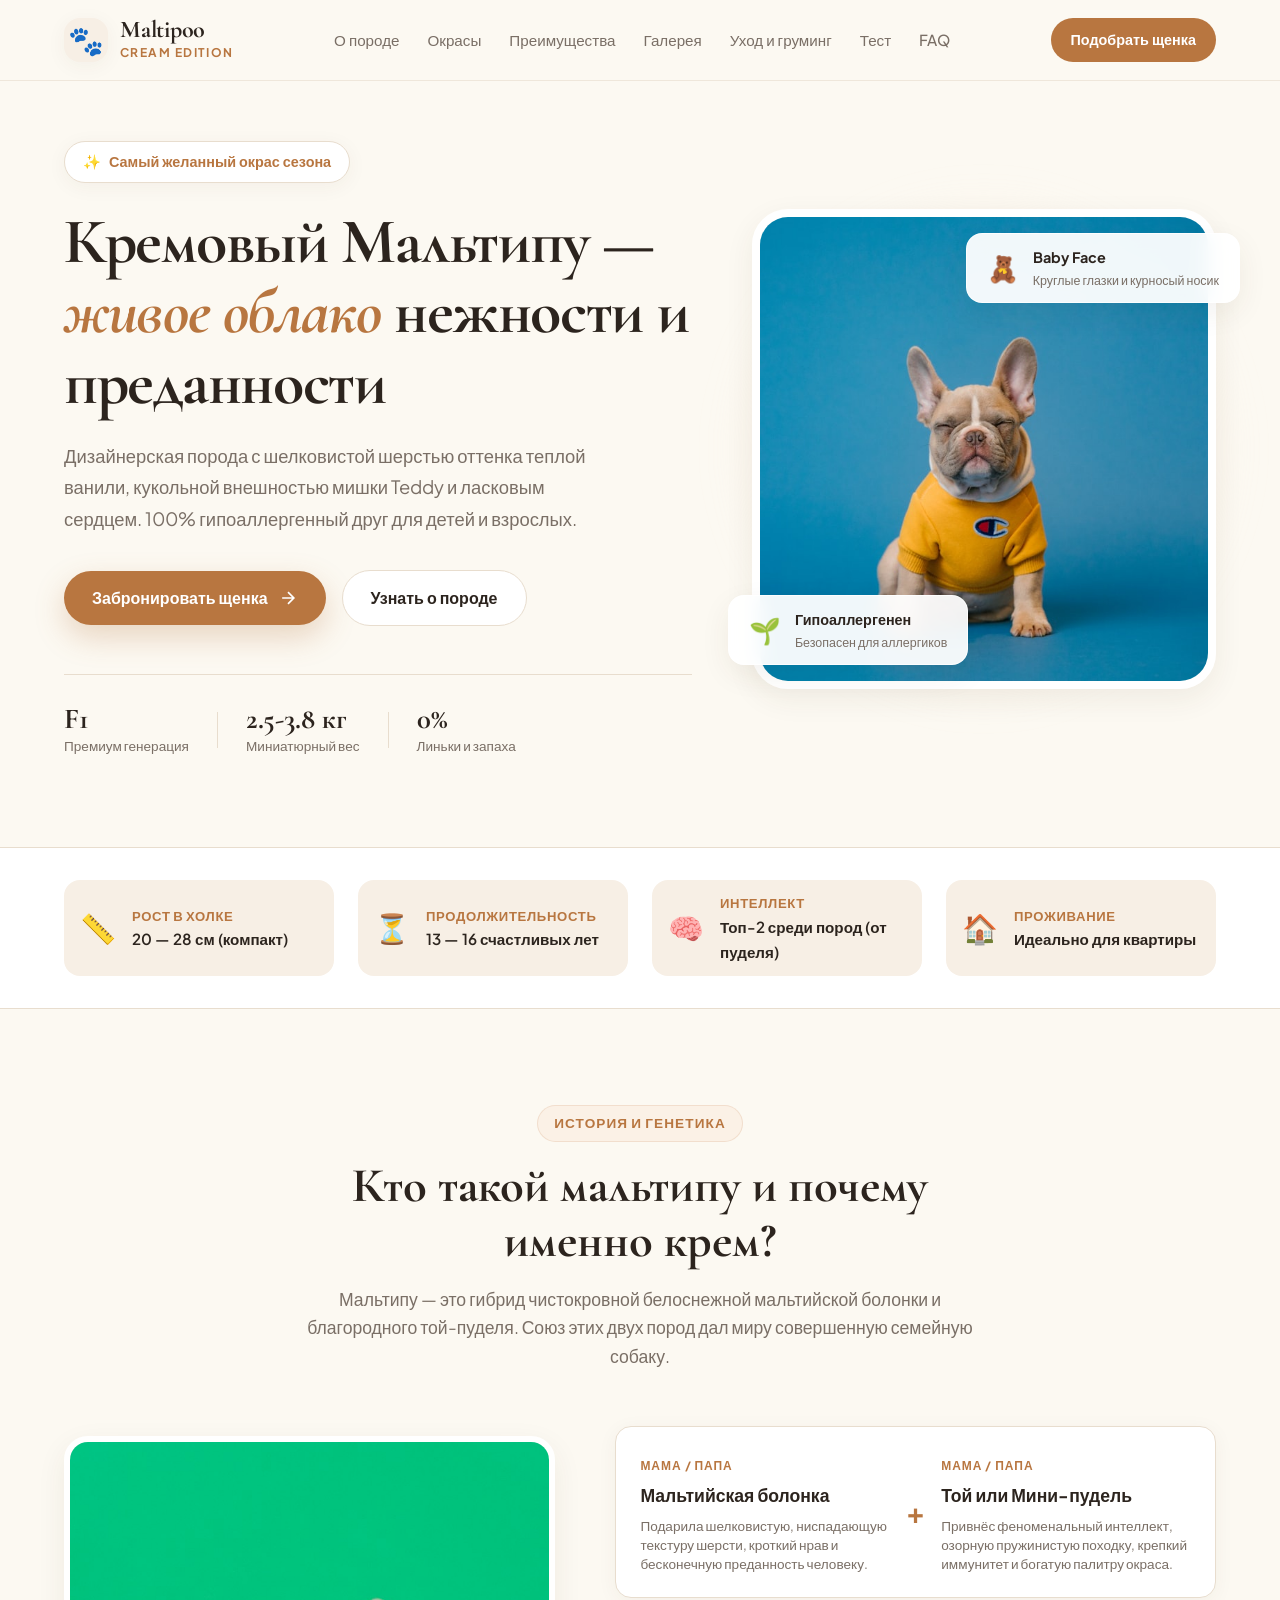
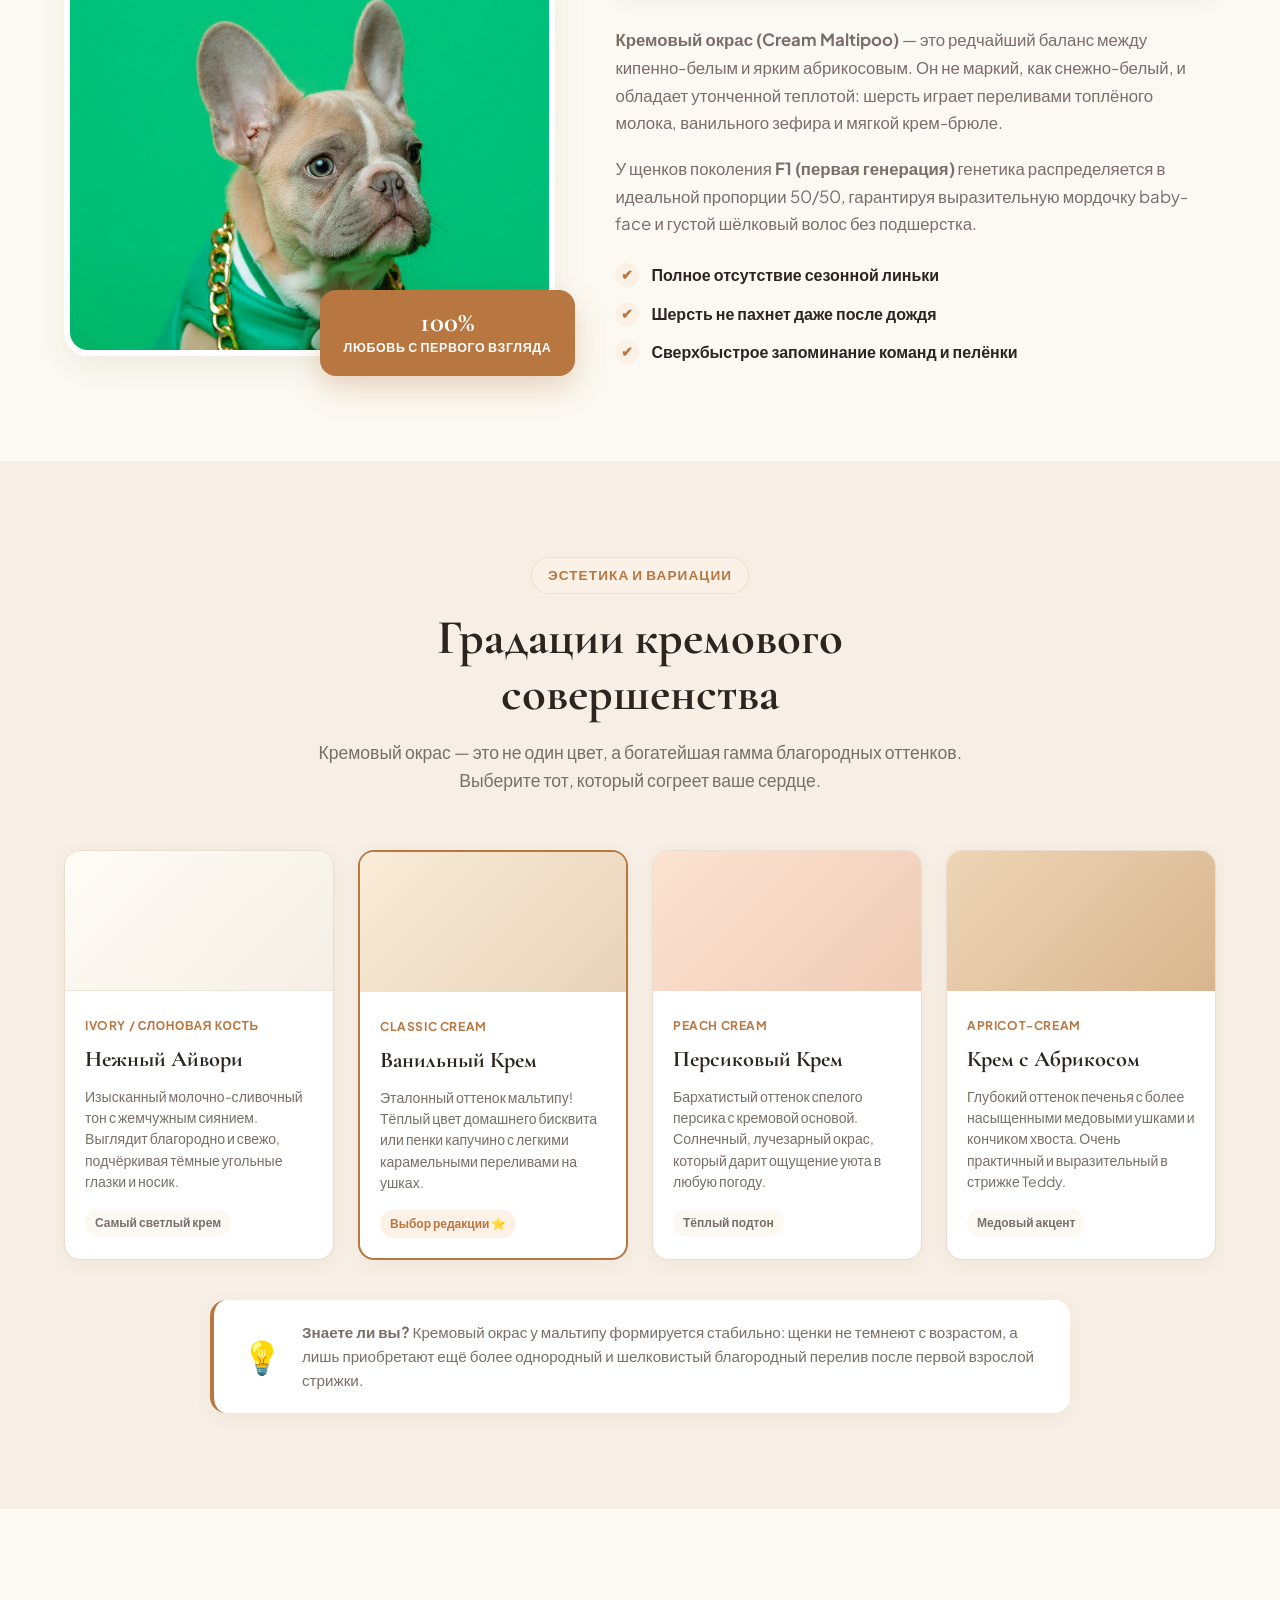
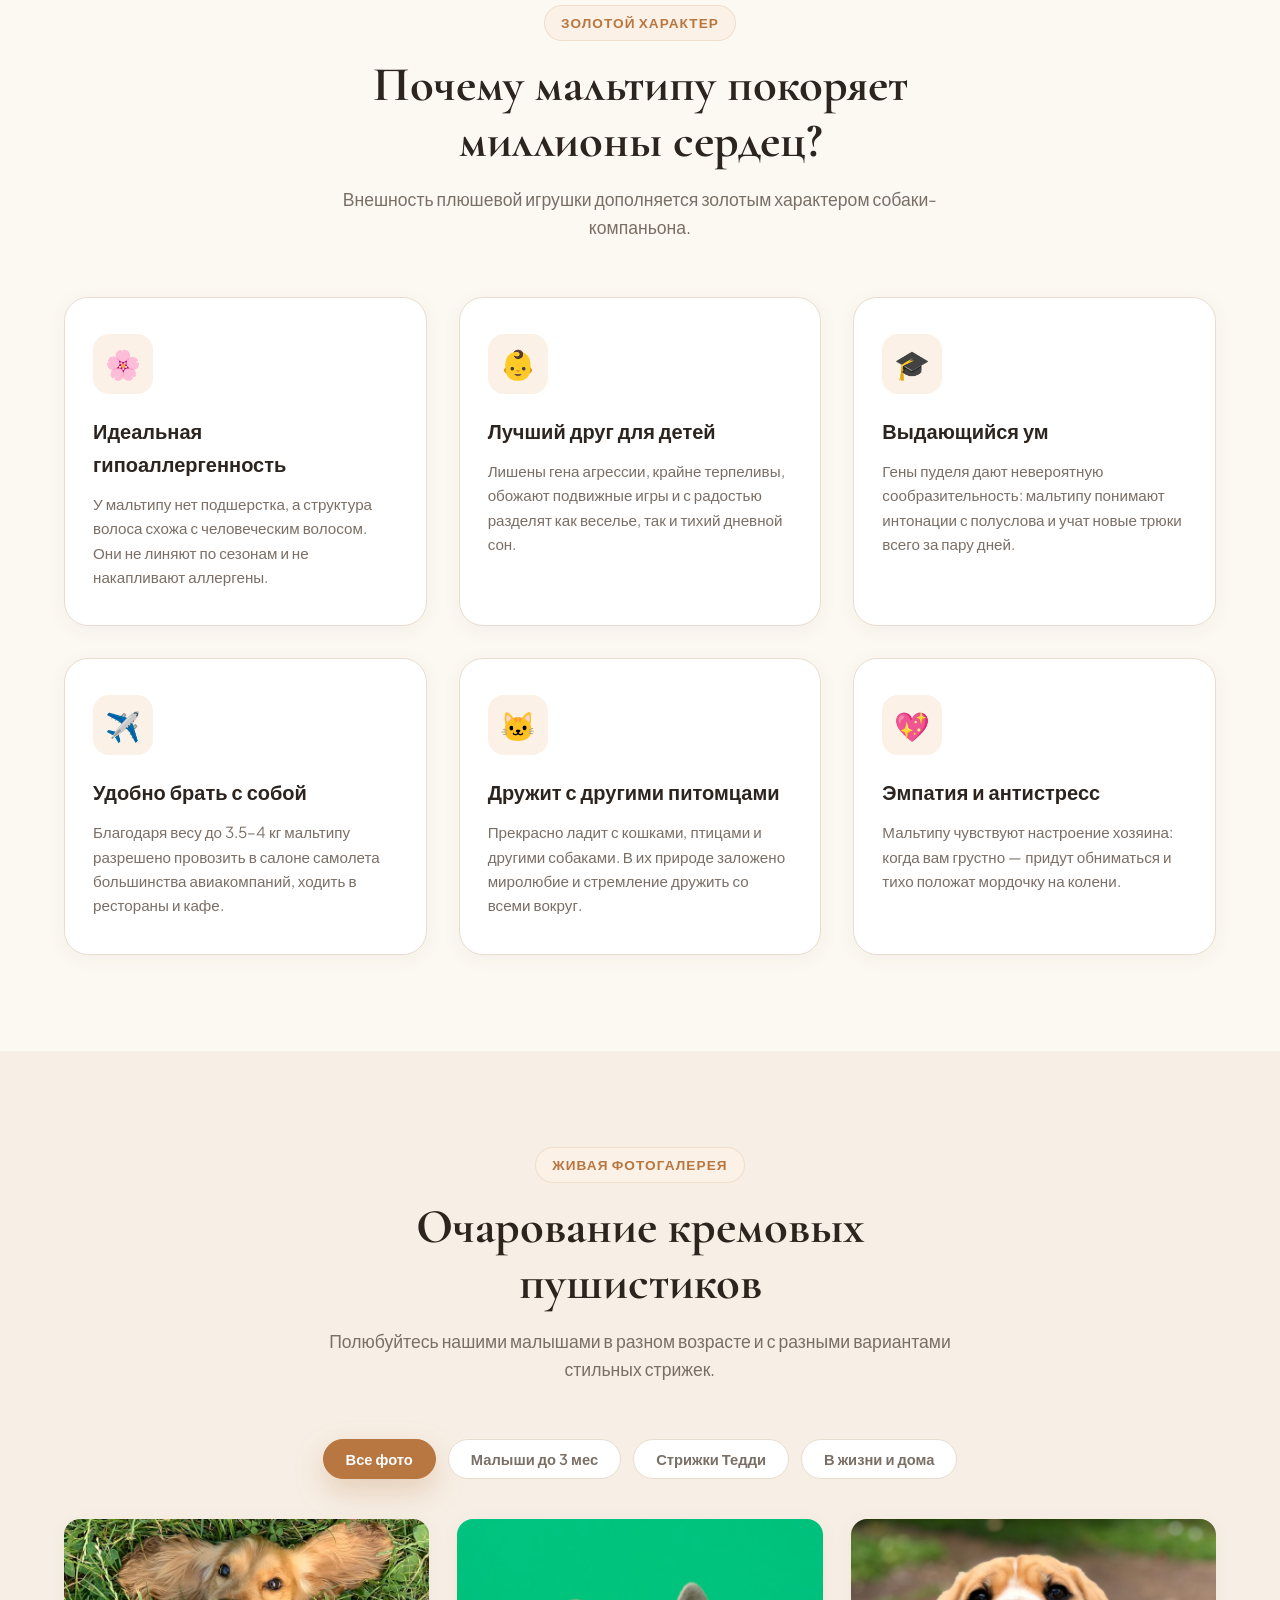
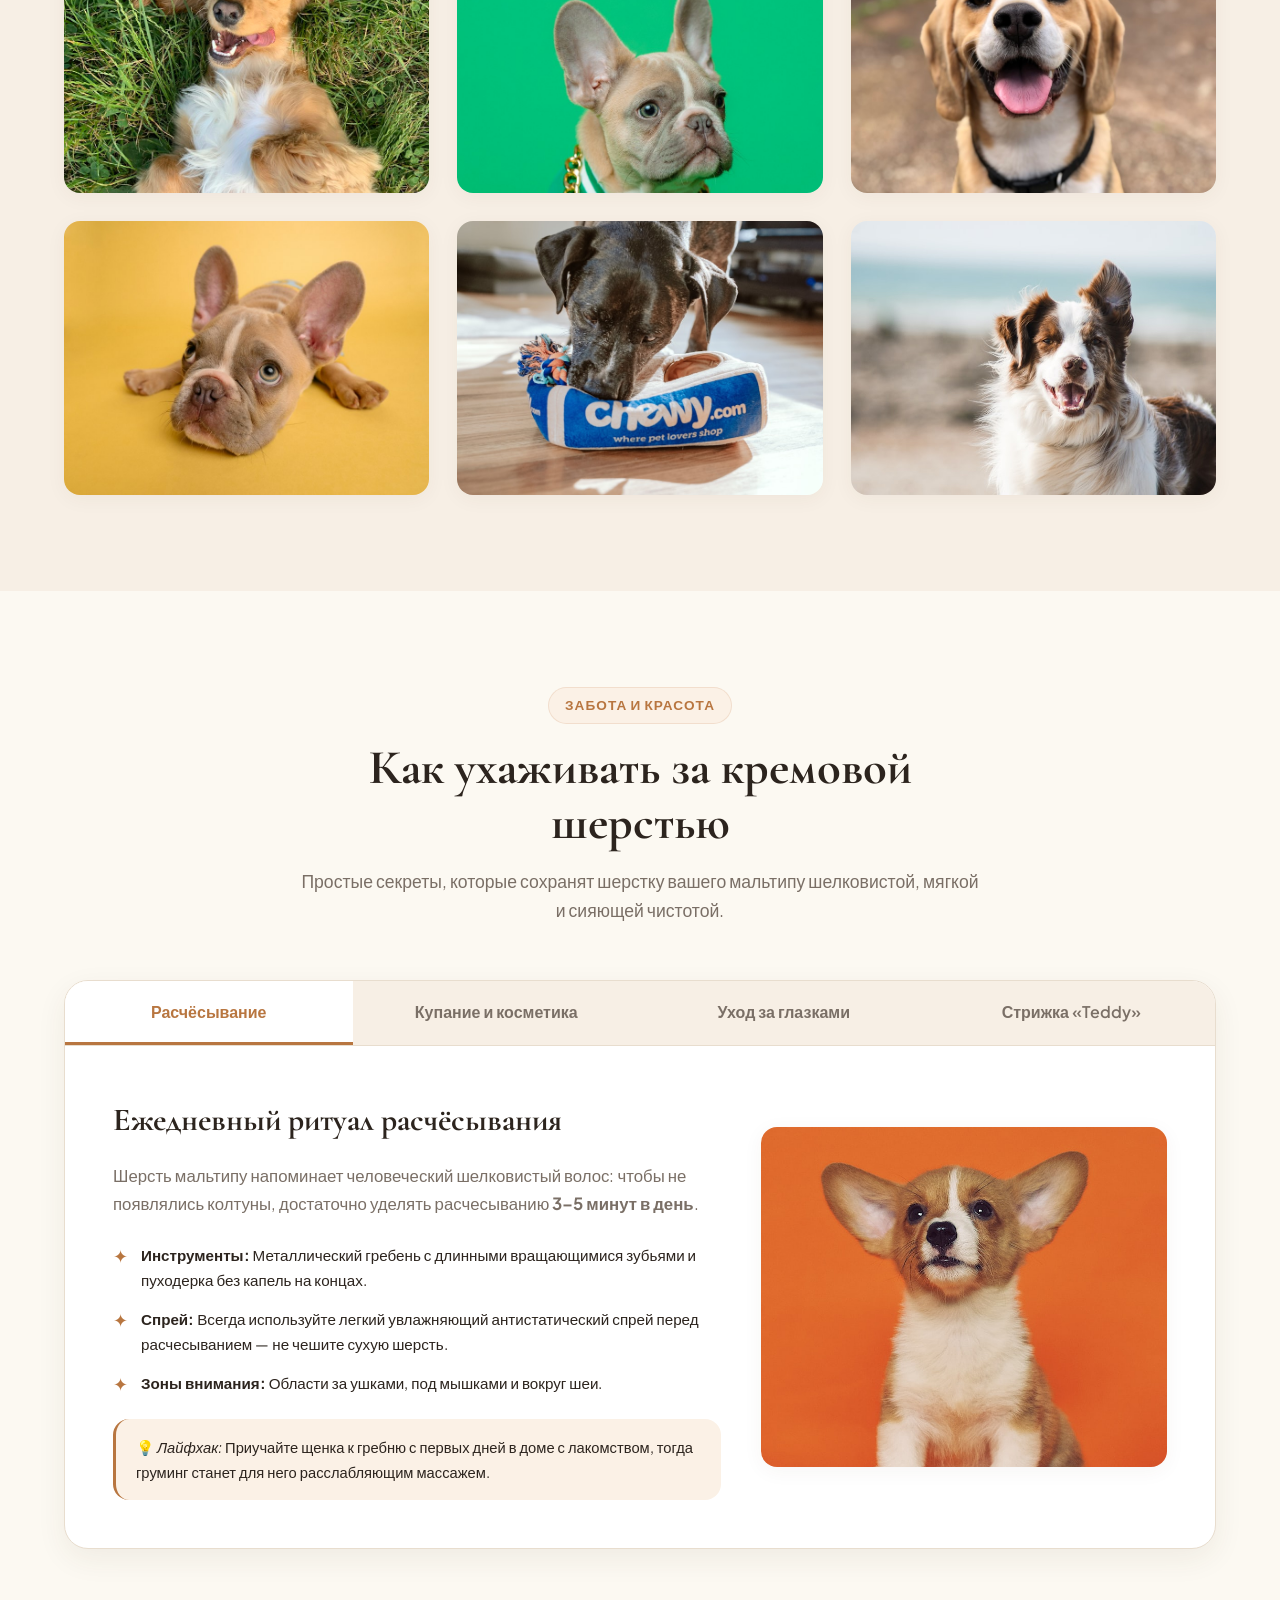
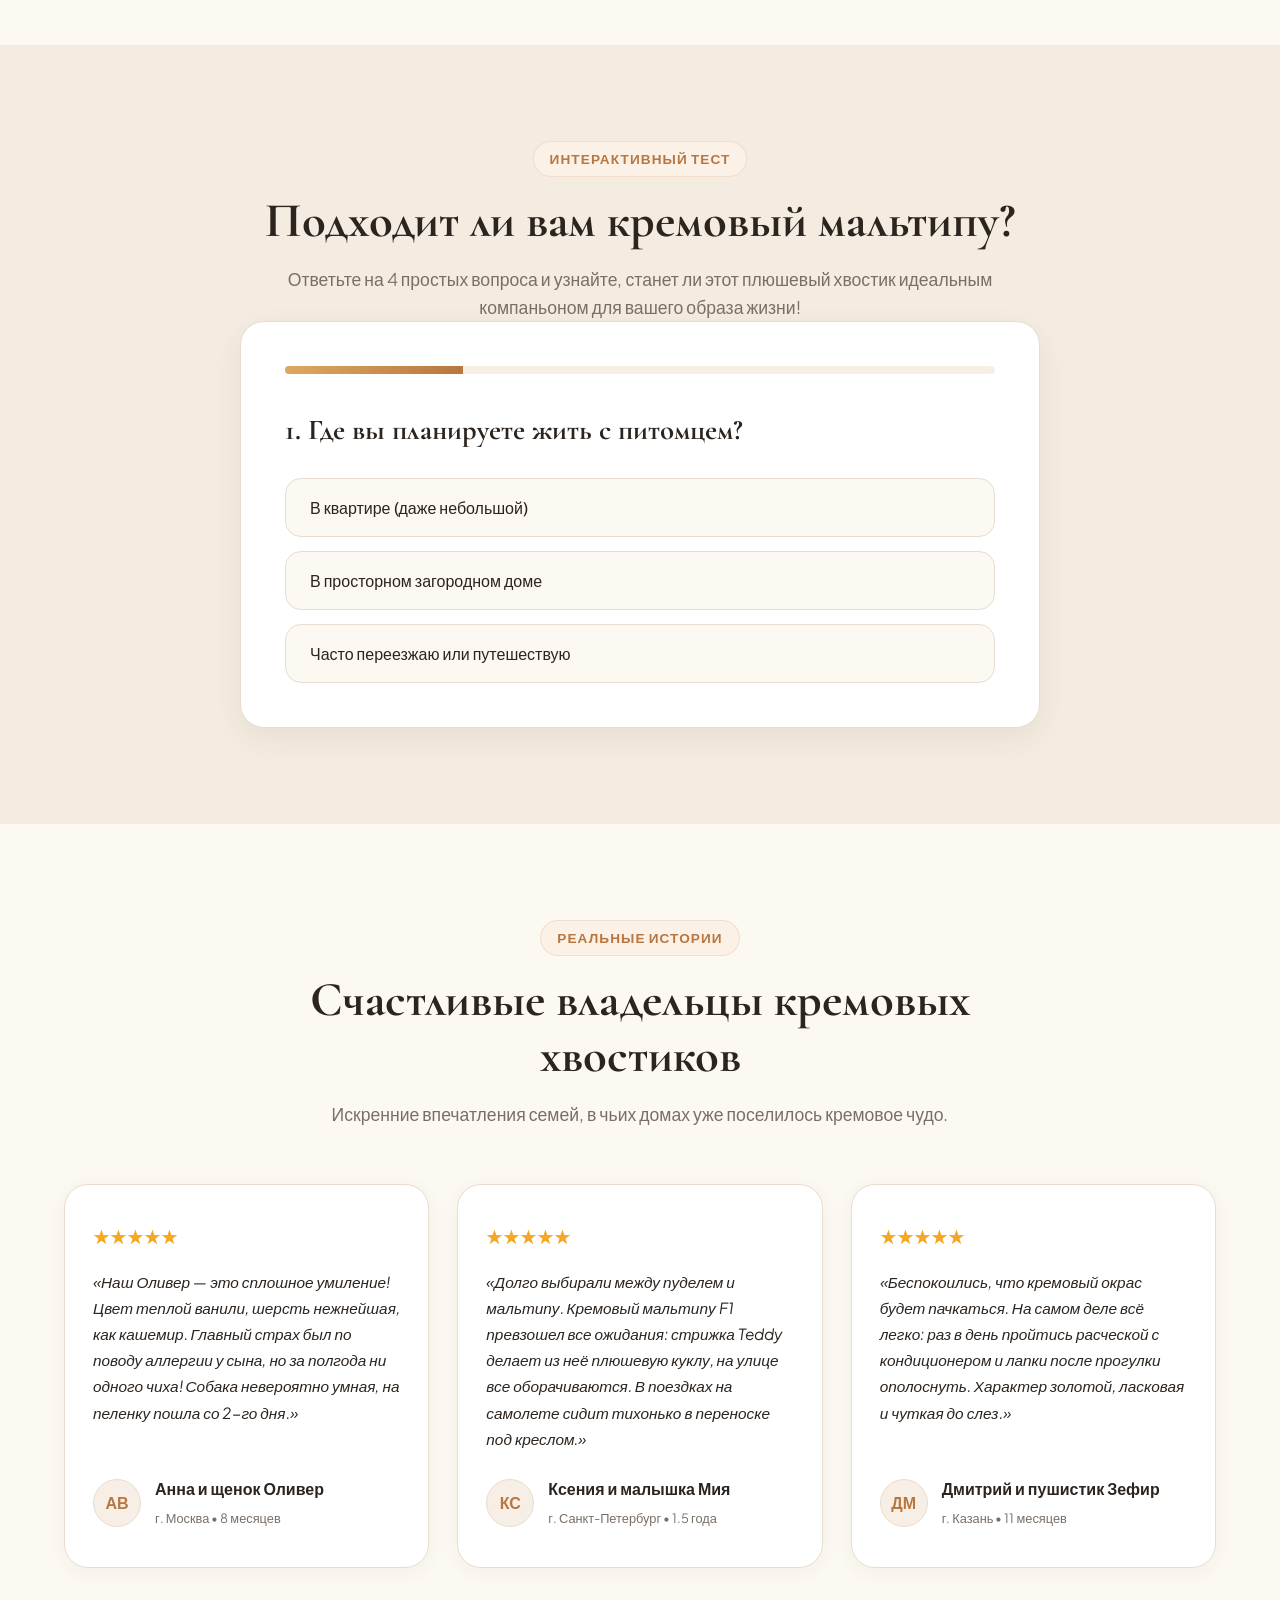
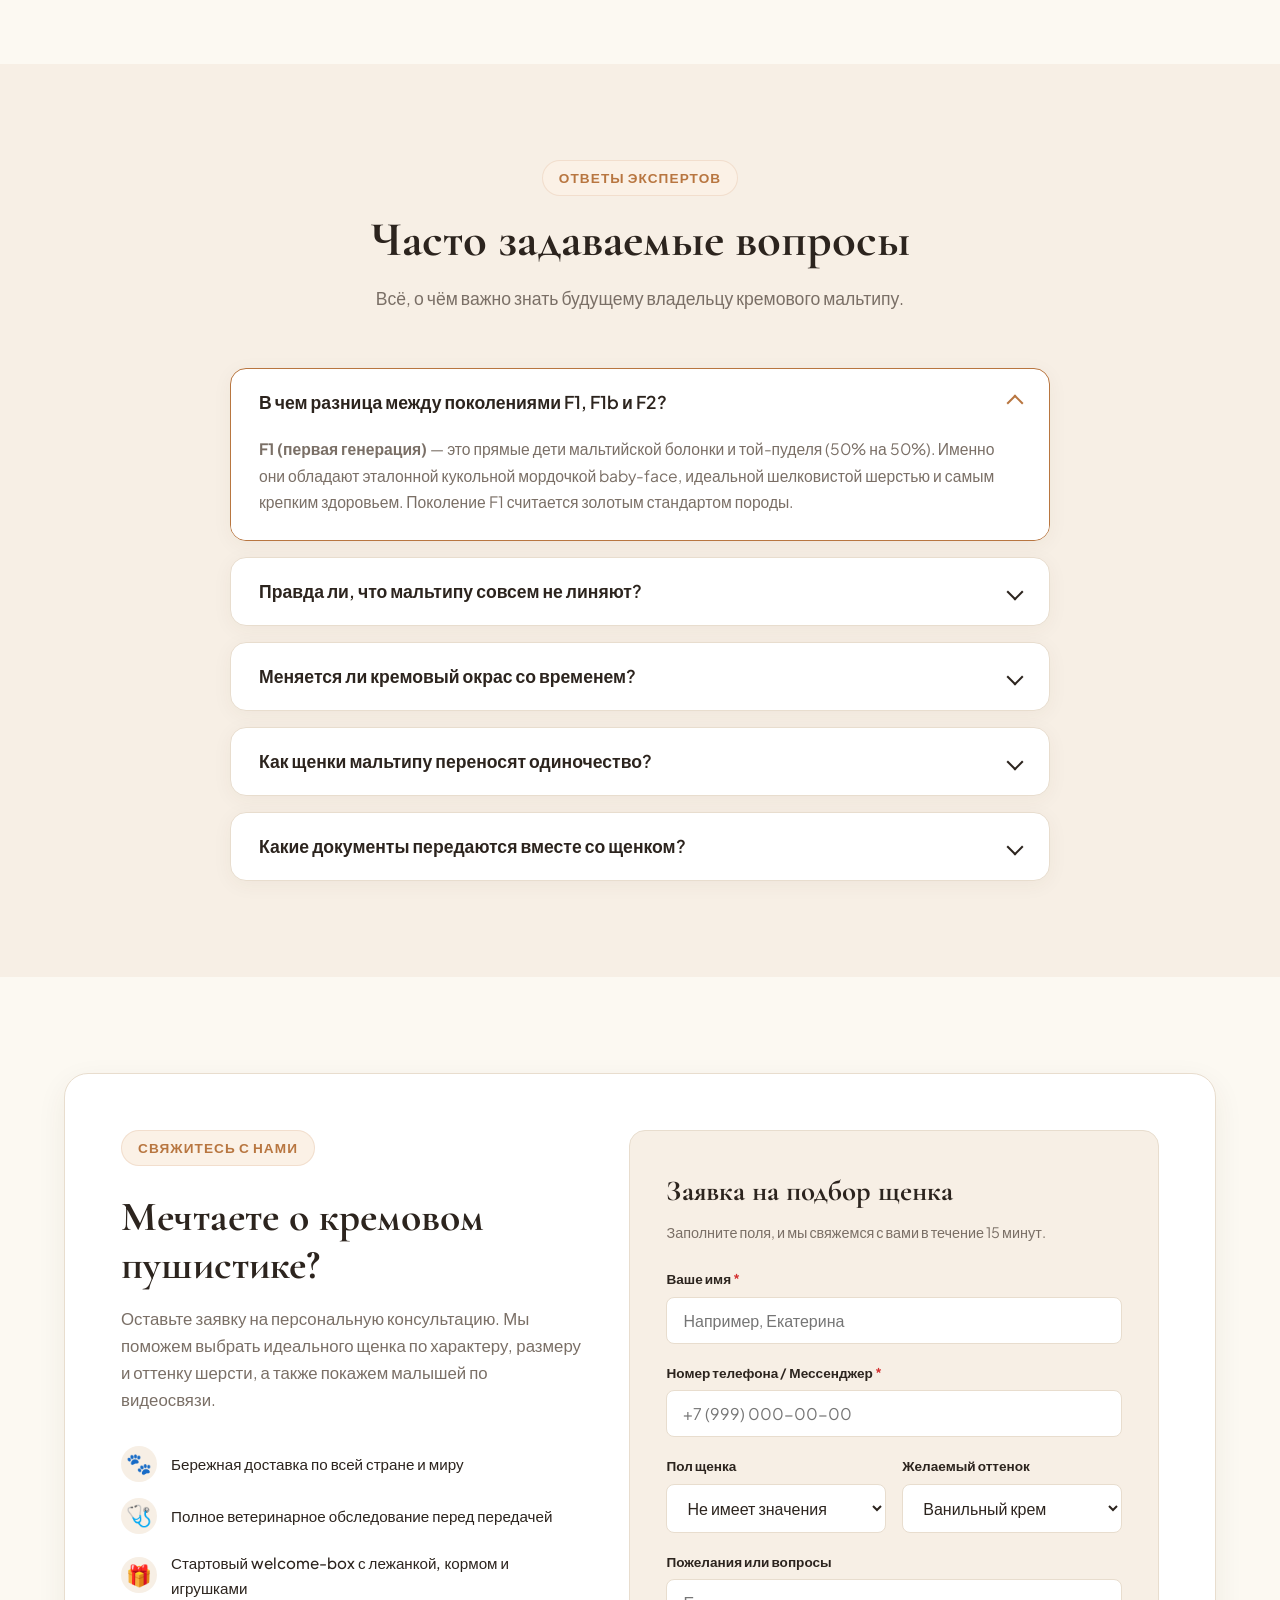
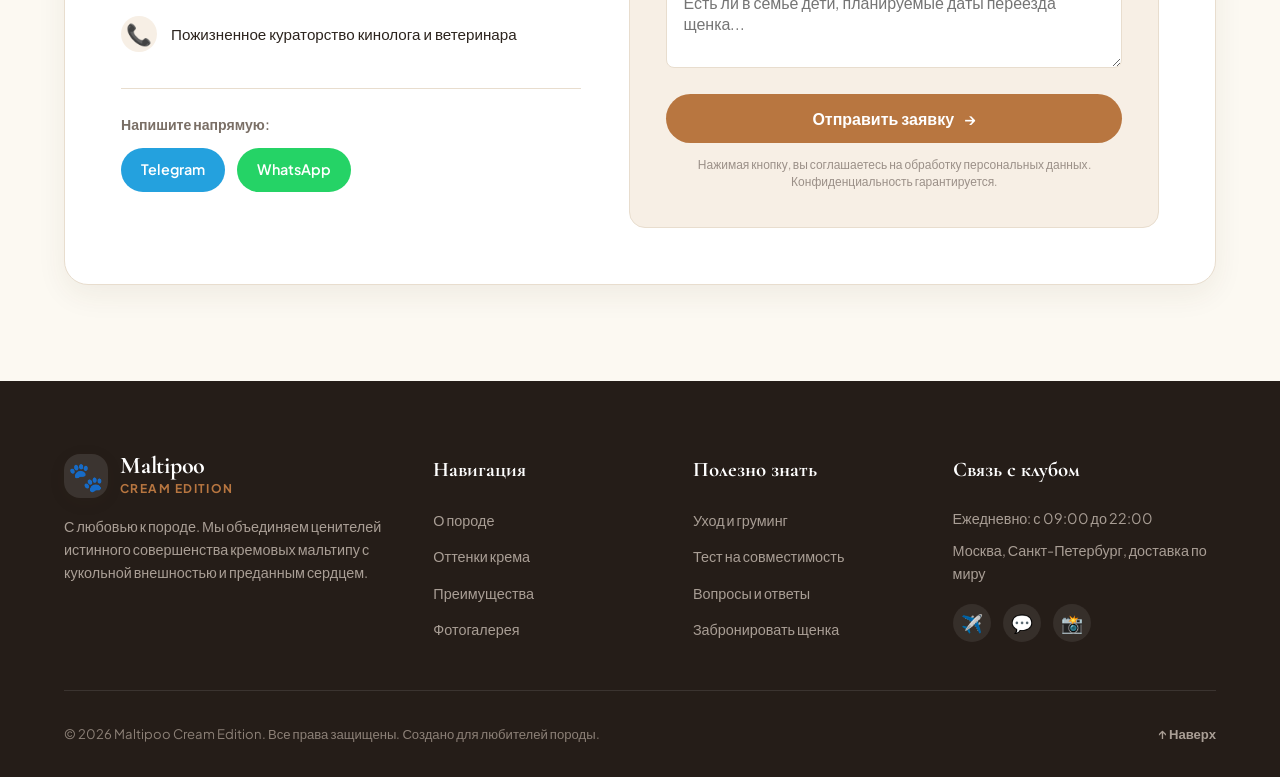
==== index.html @ 051d9336 "Create Cream Maltipoo HTML/CSS/JS landing page project" ====
<!DOCTYPE html>
<html lang="ru">
<head>
  <meta charset="UTF-8">
  <meta name="viewport" content="width=device-width, initial-scale=1.0">
  <title>Кремовый Мальтипу — Идеальный плюшевый компаньон | Maltipoo Cream</title>
  <meta name="description" content="Всё о кремовом мальтипу: особенности редкого окраса, характер, гипоаллергенность, уход за шелковистой шерстью, стрижка Teddy Bear и выбор щенка.">
  <meta name="keywords" content="мальтипу кремовый, maltipoo cream, щенки мальтипу, уход за мальтипу, гипоаллергенные собаки, стрижка тедди">

  <!-- Google Fonts: Cormorant Garamond & Plus Jakarta Sans -->
  <link rel="preconnect" href="https://fonts.googleapis.com">
  <link rel="preconnect" href="https://fonts.gstatic.com" crossorigin>
  <link href="https://fonts.googleapis.com/css2?family=Cormorant+Garamond:ital,wght@0,500;0,600;0,700;1,400&family=Plus+Jakarta+Sans:wght@400;500;600;700;800&display=swap" rel="stylesheet">

  <link rel="stylesheet" href="style.css">
</head>
<body>

  <!-- Всплывающее уведомление (Toast) -->
  <div id="toast" class="toast" role="alert" aria-live="polite"></div>

  <!-- Навигационная панель -->
  <header class="site-header" id="header">
    <div class="container header-container">
      <a href="#hero" class="logo">
        <span class="logo-icon">🐾</span>
        <div class="logo-text">
          <span class="brand-title">Maltipoo</span>
          <span class="brand-subtitle">Cream Edition</span>
        </div>
      </a>

      <nav class="main-nav" id="mainNav">
        <ul class="nav-list">
          <li><a href="#about" class="nav-link">О породе</a></li>
          <li><a href="#colors" class="nav-link">Окрасы</a></li>
          <li><a href="#features" class="nav-link">Преимущества</a></li>
          <li><a href="#gallery" class="nav-link">Галерея</a></li>
          <li><a href="#care" class="nav-link">Уход и груминг</a></li>
          <li><a href="#quiz" class="nav-link">Тест</a></li>
          <li><a href="#faq" class="nav-link">FAQ</a></li>
        </ul>
      </nav>

      <div class="header-actions">
        <a href="#contact" class="btn btn-primary btn-sm">Подобрать щенка</a>
        <button class="burger-btn" id="burgerBtn" aria-label="Открыть меню" aria-expanded="false">
          <span class="burger-line"></span>
          <span class="burger-line"></span>
          <span class="burger-line"></span>
        </button>
      </div>
    </div>
  </header>

  <main>
    <!-- Главный баннер (Hero Section) -->
    <section class="hero-section" id="hero">
      <div class="container hero-container">
        <div class="hero-content">
          <div class="hero-badge">
            <span class="sparkle">✨</span> Самый желанный окрас сезона
          </div>
          <h1 class="hero-title">
            Кремовый Мальтипу — <br>
            <span class="highlight-text">живое облако</span> нежности и преданности
          </h1>
          <p class="hero-description">
            Дизайнерская порода с шелковистой шерстью оттенка теплой ванили, 
            кукольной внешностью мишки Teddy и ласковым сердцем. 100% гипоаллергенный 
            друг для детей и взрослых.
          </p>

          <div class="hero-cta-group">
            <a href="#contact" class="btn btn-primary btn-glow">
              <span>Забронировать щенка</span>
              <svg width="20" height="20" viewBox="0 0 24 24" fill="none" stroke="currentColor" stroke-width="2"><path d="M5 12h14M12 5l7 7-7 7"/></svg>
            </a>
            <a href="#about" class="btn btn-secondary">
              Узнать о породе
            </a>
          </div>

          <div class="hero-stats">
            <div class="stat-item">
              <span class="stat-value">F1</span>
              <span class="stat-label">Премиум генерация</span>
            </div>
            <div class="stat-divider"></div>
            <div class="stat-item">
              <span class="stat-value">2.5-3.8 кг</span>
              <span class="stat-label">Миниатюрный вес</span>
            </div>
            <div class="stat-divider"></div>
            <div class="stat-item">
              <span class="stat-value">0%</span>
              <span class="stat-label">Линьки и запаха</span>
            </div>
          </div>
        </div>

        <div class="hero-visual">
          <div class="hero-image-wrapper">
            <div class="hero-blob-bg"></div>
            <img src="images/puppy-hero.jpg" alt="Очаровательный кремовый щенок мальтипу" class="hero-img">
            
            <!-- Интерактивные плавающие бейджи -->
            <div class="floating-card float-top-right">
              <span class="float-emoji">🧸</span>
              <div>
                <strong>Baby Face</strong>
                <p>Круглые глазки и курносый носик</p>
              </div>
            </div>

            <div class="floating-card float-bottom-left">
              <span class="float-emoji">🌱</span>
              <div>
                <strong>Гипоаллергенен</strong>
                <p>Безопасен для аллергиков</p>
              </div>
            </div>
          </div>
        </div>
      </div>
    </section>

    <!-- Быстрые параметры породы -->
    <section class="quick-facts-bar">
      <div class="container">
        <div class="facts-grid">
          <div class="fact-card">
            <div class="fact-icon">📏</div>
            <div>
              <div class="fact-title">Рост в холке</div>
              <div class="fact-detail">20 — 28 см (компакт)</div>
            </div>
          </div>
          <div class="fact-card">
            <div class="fact-icon">⏳</div>
            <div>
              <div class="fact-title">Продолжительность</div>
              <div class="fact-detail">13 — 16 счастливых лет</div>
            </div>
          </div>
          <div class="fact-card">
            <div class="fact-icon">🧠</div>
            <div>
              <div class="fact-title">Интеллект</div>
              <div class="fact-detail">Топ-2 среди пород (от пуделя)</div>
            </div>
          </div>
          <div class="fact-card">
            <div class="fact-icon">🏠</div>
            <div>
              <div class="fact-title">Проживание</div>
              <div class="fact-detail">Идеально для квартиры</div>
            </div>
          </div>
        </div>
      </div>
    </section>

    <!-- О породе и происхождении -->
    <section class="section about-section" id="about">
      <div class="container">
        <div class="section-head text-center">
          <span class="section-tag">История и генетика</span>
          <h2 class="section-title">Кто такой мальтипу и почему именно крем?</h2>
          <p class="section-subtitle">
            Мальтипу — это гибрид чистокровной белоснежной мальтийской болонки и благородного той-пуделя. 
            Союз этих двух пород дал миру совершенную семейную собаку.
          </p>
        </div>

        <div class="about-grid">
          <div class="about-image-col">
            <div class="image-stack">
              <img src="images/puppy-teddy.jpg" alt="Мальтипу кремового окраса со стрижкой тедди" class="stack-main-img">
              <div class="stack-badge">
                <span class="badge-num">100%</span>
                <span class="badge-text">Любовь с первого взгляда</span>
              </div>
            </div>
          </div>

          <div class="about-text-col">
            <div class="parents-box">
              <div class="parent-card">
                <span class="parent-role">Мама / Папа</span>
                <h4>Мальтийская болонка</h4>
                <p>Подарила шелковистую, ниспадающую текстуру шерсти, кроткий нрав и бесконечную преданность человеку.</p>
              </div>
              <div class="parent-plus">+</div>
              <div class="parent-card">
                <span class="parent-role">Мама / Папа</span>
                <h4>Той или Мини-пудель</h4>
                <p>Привнёс феноменальный интеллект, озорную пружинистую походку, крепкий иммунитет и богатую палитру окраса.</p>
              </div>
            </div>

            <div class="about-paragraphs">
              <p>
                <strong>Кремовый окрас (Cream Maltipoo)</strong> — это редчайший баланс между кипенно-белым и ярким абрикосовым. 
                Он не маркий, как снежно-белый, и обладает утонченной теплотой: шерсть играет переливами 
                топлёного молока, ванильного зефира и мягкой крем-брюле.
              </p>
              <p>
                У щенков поколения <strong>F1 (первая генерация)</strong> генетика распределяется в идеальной пропорции 50/50, 
                гарантируя выразительную мордочку baby-face и густой шёлковый волос без подшерстка.
              </p>
            </div>

            <div class="feature-bullets">
              <div class="bullet-item">
                <span class="bullet-icon">✔</span>
                <span>Полное отсутствие сезонной линьки</span>
              </div>
              <div class="bullet-item">
                <span class="bullet-icon">✔</span>
                <span>Шерсть не пахнет даже после дождя</span>
              </div>
              <div class="bullet-item">
                <span class="bullet-icon">✔</span>
                <span>Сверхбыстрое запоминание команд и пелёнки</span>
              </div>
            </div>
          </div>
        </div>
      </div>
    </section>

    <!-- Палитра кремовых оттенков -->
    <section class="section colors-section" id="colors">
      <div class="container">
        <div class="section-head text-center">
          <span class="section-tag">Эстетика и вариации</span>
          <h2 class="section-title">Градации кремового совершенства</h2>
          <p class="section-subtitle">
            Кремовый окрас — это не один цвет, а богатейшая гамма благородных оттенков. 
            Выберите тот, который согреет ваше сердце.
          </p>
        </div>

        <div class="colors-grid">
          <div class="color-card" data-shade="ivory">
            <div class="color-swatch ivory-swatch"></div>
            <div class="color-card-body">
              <span class="shade-label">Ivory / Слоновая кость</span>
              <h3 class="color-title">Нежный Айвори</h3>
              <p class="color-desc">
                Изысканный молочно-сливочный тон с жемчужным сиянием. Выглядит благородно и свежо, подчёркивая тёмные угольные глазки и носик.
              </p>
              <div class="color-tag">Самый светлый крем</div>
            </div>
          </div>

          <div class="color-card active" data-shade="vanilla">
            <div class="color-swatch vanilla-swatch"></div>
            <div class="color-card-body">
              <span class="shade-label">Classic Cream</span>
              <h3 class="color-title">Ванильный Крем</h3>
              <p class="color-desc">
                Эталонный оттенок мальтипу! Тёплый цвет домашнего бисквита или пенки капучино с легкими карамельными переливами на ушках.
              </p>
              <div class="color-tag featured-tag">Выбор редакции ⭐</div>
            </div>
          </div>

          <div class="color-card" data-shade="peach">
            <div class="color-swatch peach-swatch"></div>
            <div class="color-card-body">
              <span class="shade-label">Peach Cream</span>
              <h3 class="color-title">Персиковый Крем</h3>
              <p class="color-desc">
                Бархатистый оттенок спелого персика с кремовой основой. Солнечный, лучезарный окрас, который дарит ощущение уюта в любую погоду.
              </p>
              <div class="color-tag">Тёплый подтон</div>
            </div>
          </div>

          <div class="color-card" data-shade="biscuit">
            <div class="color-swatch biscuit-swatch"></div>
            <div class="color-card-body">
              <span class="shade-label">Apricot-Cream</span>
              <h3 class="color-title">Крем с Абрикосом</h3>
              <p class="color-desc">
                Глубокий оттенок печенья с более насыщенными медовыми ушками и кончиком хвоста. Очень практичный и выразительный в стрижке Teddy.
              </p>
              <div class="color-tag">Медовый акцент</div>
            </div>
          </div>
        </div>

        <!-- Интерактивная плашка о стабильности окраса -->
        <div class="color-note-box">
          <div class="note-icon">💡</div>
          <div class="note-text">
            <strong>Знаете ли вы?</strong> 
            Кремовый окрас у мальтипу формируется стабильно: щенки не темнеют с возрастом, а лишь приобретают ещё более однородный и шелковистый благородный перелив после первой взрослой стрижки.
          </div>
        </div>
      </div>
    </section>

    <!-- Преимущества породы -->
    <section class="section features-section" id="features">
      <div class="container">
        <div class="section-head text-center">
          <span class="section-tag">Золотой характер</span>
          <h2 class="section-title">Почему мальтипу покоряет миллионы сердец?</h2>
          <p class="section-subtitle">
            Внешность плюшевой игрушки дополняется золотым характером собаки-компаньона.
          </p>
        </div>

        <div class="features-grid">
          <div class="feature-card">
            <div class="feature-icon-wrapper">
              <span>🌸</span>
            </div>
            <h3>Идеальная гипоаллергенность</h3>
            <p>У мальтипу нет подшерстка, а структура волоса схожа с человеческим волосом. Они не линяют по сезонам и не накапливают аллергены.</p>
          </div>

          <div class="feature-card">
            <div class="feature-icon-wrapper">
              <span>👶</span>
            </div>
            <h3>Лучший друг для детей</h3>
            <p>Лишены гена агрессии, крайне терпеливы, обожают подвижные игры и с радостью разделят как веселье, так и тихий дневной сон.</p>
          </div>

          <div class="feature-card">
            <div class="feature-icon-wrapper">
              <span>🎓</span>
            </div>
            <h3>Выдающийся ум</h3>
            <p>Гены пуделя дают невероятную сообразительность: мальтипу понимают интонации с полуслова и учат новые трюки всего за пару дней.</p>
          </div>

          <div class="feature-card">
            <div class="feature-icon-wrapper">
              <span>✈️</span>
            </div>
            <h3>Удобно брать с собой</h3>
            <p>Благодаря весу до 3.5–4 кг мальтипу разрешено провозить в салоне самолета большинства авиакомпаний, ходить в рестораны и кафе.</p>
          </div>

          <div class="feature-card">
            <div class="feature-icon-wrapper">
              <span>🐱</span>
            </div>
            <h3>Дружит с другими питомцами</h3>
            <p>Прекрасно ладит с кошками, птицами и другими собаками. В их природе заложено миролюбие и стремление дружить со всеми вокруг.</p>
          </div>

          <div class="feature-card">
            <div class="feature-icon-wrapper">
              <span>💖</span>
            </div>
            <h3>Эмпатия и антистресс</h3>
            <p>Мальтипу чувствуют настроение хозяина: когда вам грустно — придут обниматься и тихо положат мордочку на колени.</p>
          </div>
        </div>
      </div>
    </section>

    <!-- Фотогалерея с фильтрами -->
    <section class="section gallery-section" id="gallery">
      <div class="container">
        <div class="section-head text-center">
          <span class="section-tag">Живая фотогалерея</span>
          <h2 class="section-title">Очарование кремовых пушистиков</h2>
          <p class="section-subtitle">
            Полюбуйтесь нашими малышами в разном возрасте и с разными вариантами стильных стрижек.
          </p>
        </div>

        <!-- Фильтры -->
        <div class="gallery-filters" id="galleryFilters">
          <button class="filter-btn active" data-filter="all">Все фото</button>
          <button class="filter-btn" data-filter="puppies">Малыши до 3 мес</button>
          <button class="filter-btn" data-filter="grooming">Стрижки Тедди</button>
          <button class="filter-btn" data-filter="lifestyle">В жизни и дома</button>
        </div>

        <!-- Сетка фото -->
        <div class="gallery-grid" id="galleryGrid">
          <div class="gallery-item" data-category="puppies">
            <div class="gallery-card">
              <img src="images/puppy-cream.jpg" alt="Кремовый щенок мальтипу" loading="lazy">
              <div class="gallery-overlay">
                <span class="gallery-tag">Щенок 2.5 мес</span>
                <h4>Нежный ванильный малыш</h4>
                <p>Окрас теплый крем, мордочка baby-face</p>
              </div>
            </div>
          </div>

          <div class="gallery-item" data-category="grooming">
            <div class="gallery-card">
              <img src="images/puppy-teddy.jpg" alt="Мальтипу с плюшевой стрижкой" loading="lazy">
              <div class="gallery-overlay">
                <span class="gallery-tag">Стрижка Teddy</span>
                <h4>Классический плюшевый мишка</h4>
                <p>Круглая мордочка и бархатные ушки</p>
              </div>
            </div>
          </div>

          <div class="gallery-item" data-category="lifestyle">
            <div class="gallery-card">
              <img src="images/puppy-2.jpg" alt="Мальтипу на прогулке" loading="lazy">
              <div class="gallery-overlay">
                <span class="gallery-tag">Лайфстайл</span>
                <h4>Прогулка в парке</h4>
                <p>Кремовая шерсть великолепно переливается на солнце</p>
              </div>
            </div>
          </div>

          <div class="gallery-item" data-category="puppies">
            <div class="gallery-card">
              <img src="images/puppy-3.jpg" alt="Щенок мальтипу сидит" loading="lazy">
              <div class="gallery-overlay">
                <span class="gallery-tag">Щенок 3 мес</span>
                <h4>Персиковый румянец</h4>
                <p>Игривый взгляд и невероятная шелковистость</p>
              </div>
            </div>
          </div>

          <div class="gallery-item" data-category="grooming">
            <div class="gallery-card">
              <img src="images/puppy-grooming.jpg" alt="Мальтипу после груминга" loading="lazy">
              <div class="gallery-overlay">
                <span class="gallery-tag">Груминг</span>
                <h4>Салонный спа-уход</h4>
                <p>Увлажнение шелка и укладка волосок к волоску</p>
              </div>
            </div>
          </div>

          <div class="gallery-item" data-category="lifestyle">
            <div class="gallery-card">
              <img src="images/puppy-4.jpg" alt="Мальтипу дома на диване" loading="lazy">
              <div class="gallery-overlay">
                <span class="gallery-tag">Домашний уют</span>
                <h4>Любимое место на подушке</h4>
                <p>Мальтипу обожают комфорт и тепло своих хозяев</p>
              </div>
            </div>
          </div>
        </div>
      </div>
    </section>

    <!-- Руководство по уходу и грумингу -->
    <section class="section care-section" id="care">
      <div class="container">
        <div class="section-head text-center">
          <span class="section-tag">Забота и красота</span>
          <h2 class="section-title">Как ухаживать за кремовой шерстью</h2>
          <p class="section-subtitle">
            Простые секреты, которые сохранят шерстку вашего мальтипу шелковистой, мягкой и сияющей чистотой.
          </p>
        </div>

        <div class="care-tabs-container">
          <div class="care-tabs-nav" role="tablist">
            <button class="care-tab active" data-tab="tab-combing">Расчёсывание</button>
            <button class="care-tab" data-tab="tab-bathing">Купание и косметика</button>
            <button class="care-tab" data-tab="tab-eyes">Уход за глазками</button>
            <button class="care-tab" data-tab="tab-grooming">Стрижка «Teddy»</button>
          </div>

          <div class="care-tab-content active" id="tab-combing">
            <div class="care-card-inner">
              <div class="care-info">
                <h3>Ежедневный ритуал расчёсывания</h3>
                <p>
                  Шерсть мальтипу напоминает человеческий шелковистый волос: чтобы не появлялись колтуны, достаточно уделять расчесыванию <strong>3–5 минут в день</strong>.
                </p>
                <ul class="care-checklist">
                  <li><strong>Инструменты:</strong> Металлический гребень с длинными вращающимися зубьями и пуходерка без капель на концах.</li>
                  <li><strong>Спрей:</strong> Всегда используйте легкий увлажняющий антистатический спрей перед расчесыванием — не чешите сухую шерсть.</li>
                  <li><strong>Зоны внимания:</strong> Области за ушками, под мышками и вокруг шеи.</li>
                </ul>
                <div class="care-tip">
                  💡 <em>Лайфхак:</em> Приучайте щенка к гребню с первых дней в доме с лакомством, тогда груминг станет для него расслабляющим массажем.
                </div>
              </div>
              <div class="care-image">
                <img src="images/puppy-care.jpg" alt="Уход за шерстью мальтипу">
              </div>
            </div>
          </div>

          <div class="care-tab-content" id="tab-bathing">
            <div class="care-card-inner">
              <div class="care-info">
                <h3>Купание и косметика для кремового окраса</h3>
                <p>
                  Кремовая шерсть не требует агрессивного отбеливания, в отличие от чисто белой. Главная задача — глубокое увлажнение и питание липидного слоя.
                </p>
                <ul class="care-checklist">
                  <li><strong>Частота:</strong> 1 раз в 10–14 дней или по мере необходимости после прогулок.</li>
                  <li><strong>Шампунь:</strong> Профессиональный шампунь для светлой и кремовой шерсти без сульфатов.</li>
                  <li><strong>Кондиционер или маска:</strong> Обязательный этап для закрытия кутикулы волоса и предотвращения спутывания.</li>
                  <li><strong>Сушка:</strong> Тщательно сушите шерсть теплым (не горячим) феном, прочесывая пряди по росту волос.</li>
                </ul>
              </div>
              <div class="care-image">
                <img src="images/puppy-grooming.jpg" alt="Купание и сушка мальтипу">
              </div>
            </div>
          </div>

          <div class="care-tab-content" id="tab-eyes">
            <div class="care-card-inner">
              <div class="care-info">
                <h3>Чистый и ясный взгляд: уход за глазками</h3>
                <p>
                  У щенков со светлой шерстью в период смены зубов могут появляться слезные дорожки. Правильный уход сохранит мордочку чистой и опрятной.
                </p>
                <ul class="care-checklist">
                  <li><strong>Ежедневная гигиена:</strong> Протирайте глазки ватным диском со специальным лосьоном (с ромашкой или экстрактом василька).</li>
                  <li><strong>Питьевой режим:</strong> Давайте собаке только фильтрованную или бутилированную воду (высокая минерализация воды может окрашивать шерсть).</li>
                  <li><strong>Миски:</strong> Используйте миски из керамики или нержавеющей стали, пластик накапливает бактерии.</li>
                </ul>
              </div>
              <div class="care-image">
                <img src="images/puppy-cream.jpg" alt="Мордочка мальтипу с чистыми глазками">
              </div>
            </div>
          </div>

          <div class="care-tab-content" id="tab-grooming">
            <div class="care-card-inner">
              <div class="care-info">
                <h3>Стрижка «Teddy Bear» (Мишка Тедди)</h3>
                <p>
                  Фирменная стрижка, за которую кремовых мальтипу обожает весь мир. Мордочка подстригается по кругу, лапки оформляются в форме «столбиков», а шерстка на теле сохраняет бархатную плюшевость.
                </p>
                <ul class="care-checklist">
                  <li><strong>Периодичность:</strong> Посещение грумера каждые 1.5 — 2 месяца.</li>
                  <li><strong>Первая стрижка:</strong> Гигиенический груминг (лапки, ушки, интимные зоны) проводится в 3.5 месяца, полноценная модельная стрижка — в 5–6 месяцев.</li>
                  <li><strong>Ушки:</strong> Можно оставить длинными шелковыми или подстричь короткими круглыми помпонами.</li>
                </ul>
              </div>
              <div class="care-image">
                <img src="images/puppy-teddy.jpg" alt="Стрижка тедди для кремового мальтипу">
              </div>
            </div>
          </div>
        </div>
      </div>
    </section>

    <!-- Интерактивный тест-квиз: «Подходит ли вам мальтипу?» -->
    <section class="section quiz-section" id="quiz">
      <div class="container">
        <div class="quiz-card-wrapper">
          <div class="quiz-header text-center">
            <span class="section-tag">Интерактивный тест</span>
            <h2 class="section-title">Подходит ли вам кремовый мальтипу?</h2>
            <p class="section-subtitle">
              Ответьте на 4 простых вопроса и узнайте, станет ли этот плюшевый хвостик идеальным компаньоном для вашего образа жизни!
            </p>
          </div>

          <div class="quiz-box" id="quizBox">
            <div class="quiz-progress">
              <div class="quiz-progress-bar" id="quizProgressBar"></div>
            </div>

            <!-- Вопрос 1 -->
            <div class="quiz-step active" data-step="1">
              <h3 class="quiz-question">1. Где вы планируете жить с питомцем?</h3>
              <div class="quiz-options">
                <button class="quiz-opt-btn" data-points="3">В квартире (даже небольшой)</button>
                <button class="quiz-opt-btn" data-points="3">В просторном загородном доме</button>
                <button class="quiz-opt-btn" data-points="2">Часто переезжаю или путешествую</button>
              </div>
            </div>

            <!-- Вопрос 2 -->
            <div class="quiz-step" data-step="2">
              <h3 class="quiz-question">2. Есть ли у вас или членов семьи склонность к аллергии?</h3>
              <div class="quiz-options">
                <button class="quiz-opt-btn" data-points="3">Да, поэтому ищем гипоаллергенную собаку</button>
                <button class="quiz-opt-btn" data-points="3">Нет, но мы ценим чистоту и отсутствие шерсти в доме</button>
                <button class="quiz-opt-btn" data-points="2">Не уверены, хотим сначала протестировать</button>
              </div>
            </div>

            <!-- Вопрос 3 -->
            <div class="quiz-step" data-step="3">
              <h3 class="quiz-question">3. Сколько времени вы готовы уделять общению и играм?</h3>
              <div class="quiz-options">
                <button class="quiz-opt-btn" data-points="3">Много: работаю удаленно или дома всегда кто-то есть</button>
                <button class="quiz-opt-btn" data-points="3">Обычный рабочий день, но вечера и выходные посвящаю собаке</button>
                <button class="quiz-opt-btn" data-points="1">Работаю по 16 часов в сутки вне дома</button>
              </div>
            </div>

            <!-- Вопрос 4 -->
            <div class="quiz-step" data-step="4">
              <h3 class="quiz-question">4. Какой характер друга вы ищете?</h3>
              <div class="quiz-options">
                <button class="quiz-opt-btn" data-points="3">Ласковый «хвостик», готовый обниматься 24/7</button>
                <button class="quiz-opt-btn" data-points="3">Игривый и умный компаньон для детей и прогулок</button>
                <button class="quiz-opt-btn" data-points="2">Спокойная собака, которая спит на ручках</button>
              </div>
            </div>

            <!-- Результат теста -->
            <div class="quiz-result" id="quizResult">
              <div class="result-badge">🎉 Результат готов!</div>
              <h3 class="result-title" id="resultTitle">Идеальное совпадение: 98%!</h3>
              <p class="result-desc" id="resultDesc">
                Кремовый мальтипу — ваш абсолютный match! Ваш ритм жизни, ценности и отношение к питомцам сделают вас и щенка по-настоящему счастливыми.
              </p>
              <div class="result-actions">
                <a href="#contact" class="btn btn-primary">Подобрать щенка под мои пожелания</a>
                <button class="btn btn-outline" id="restartQuizBtn">Пройти заново</button>
              </div>
            </div>
          </div>
        </div>
      </div>
    </section>

    <!-- Отзывы владельцев -->
    <section class="section reviews-section" id="reviews">
      <div class="container">
        <div class="section-head text-center">
          <span class="section-tag">Реальные истории</span>
          <h2 class="section-title">Счастливые владельцы кремовых хвостиков</h2>
          <p class="section-subtitle">
            Искренние впечатления семей, в чьих домах уже поселилось кремовое чудо.
          </p>
        </div>

        <div class="reviews-grid">
          <div class="review-card">
            <div class="review-stars">★★★★★</div>
            <p class="review-text">
              «Наш Оливер — это сплошное умиление! Цвет теплой ванили, шерсть нежнейшая, как кашемир. Главный страх был по поводу аллергии у сына, но за полгода ни одного чиха! Собака невероятно умная, на пеленку пошла со 2-го дня.»
            </p>
            <div class="reviewer-profile">
              <div class="reviewer-avatar">АВ</div>
              <div>
                <h4 class="reviewer-name">Анна и щенок Оливер</h4>
                <span class="reviewer-city">г. Москва • 8 месяцев</span>
              </div>
            </div>
          </div>

          <div class="review-card">
            <div class="review-stars">★★★★★</div>
            <p class="review-text">
              «Долго выбирали между пуделем и мальтипу. Кремовый мальтипу F1 превзошел все ожидания: стрижка Teddy делает из неё плюшевую куклу, на улице все оборачиваются. В поездках на самолете сидит тихонько в переноске под креслом.»
            </p>
            <div class="reviewer-profile">
              <div class="reviewer-avatar">КС</div>
              <div>
                <h4 class="reviewer-name">Ксения и малышка Мия</h4>
                <span class="reviewer-city">г. Санкт-Петербург • 1.5 года</span>
              </div>
            </div>
          </div>

          <div class="review-card">
            <div class="review-stars">★★★★★</div>
            <p class="review-text">
              «Беспокоились, что кремовый окрас будет пачкаться. На самом деле всё легко: раз в день пройтись расческой с кондиционером и лапки после прогулки ополоснуть. Характер золотой, ласковая и чуткая до слез.»
            </p>
            <div class="reviewer-profile">
              <div class="reviewer-avatar">ДМ</div>
              <div>
                <h4 class="reviewer-name">Дмитрий и пушистик Зефир</h4>
                <span class="reviewer-city">г. Казань • 11 месяцев</span>
              </div>
            </div>
          </div>
        </div>
      </div>
    </section>

    <!-- Часто задаваемые вопросы (FAQ Accordion) -->
    <section class="section faq-section" id="faq">
      <div class="container">
        <div class="section-head text-center">
          <span class="section-tag">Ответы экспертов</span>
          <h2 class="section-title">Часто задаваемые вопросы</h2>
          <p class="section-subtitle">
            Всё, о чём важно знать будущему владельцу кремового мальтипу.
          </p>
        </div>

        <div class="accordion-wrapper" id="faqAccordion">
          <div class="accordion-item active">
            <button class="accordion-header" aria-expanded="true">
              <span>В чем разница между поколениями F1, F1b и F2?</span>
              <span class="accordion-chevron"></span>
            </button>
            <div class="accordion-body">
              <p>
                <strong>F1 (первая генерация)</strong> — это прямые дети мальтийской болонки и той-пуделя (50% на 50%). Именно они обладают эталонной кукольной мордочкой baby-face, идеальной шелковистой шерстью и самым крепким здоровьем. Поколение F1 считается золотым стандартом породы.
              </p>
            </div>
          </div>

          <div class="accordion-item">
            <button class="accordion-header" aria-expanded="false">
              <span>Правда ли, что мальтипу совсем не линяют?</span>
              <span class="accordion-chevron"></span>
            </button>
            <div class="accordion-body">
              <p>
                Да! У мальтипу нет сезонной линьки и нет подшерстка. Их волосяной покров растет непрерывно, как человеческие волосы. Волоски не осыпаются на ковры, мебель и одежду. Достаточно периодически расчесывать питомца и делать стрижку раз в 1.5–2 месяца.
              </p>
            </div>
          </div>

          <div class="accordion-item">
            <button class="accordion-header" aria-expanded="false">
              <span>Меняется ли кремовый окрас со временем?</span>
              <span class="accordion-chevron"></span>
            </button>
            <div class="accordion-body">
              <p>
                Кремовый окрас очень стабилен. В отличие от насыщенного красного (red brown), который к 2–3 годам может светлеть, крем сохраняет свой благородный оттенок. С возрастом шерсть становится гуще и шелковистее, приобретает более глубокий перелив.
              </p>
            </div>
          </div>

          <div class="accordion-item">
            <button class="accordion-header" aria-expanded="false">
              <span>Как щенки мальтипу переносят одиночество?</span>
              <span class="accordion-chevron"></span>
            </button>
            <div class="accordion-body">
              <p>
                Мальтипу — собаки-компаньоны, они очень привязаны к хозяевам. Однако при правильном постепенном приучении они спокойно спят и играют с интерактивными игрушками во время вашего рабочего дня (4–7 часов). Главное — подарить им внимание и любовь по возвращении домой.
              </p>
            </div>
          </div>

          <div class="accordion-item">
            <button class="accordion-header" aria-expanded="false">
              <span>Какие документы передаются вместе со щенком?</span>
              <span class="accordion-chevron"></span>
            </button>
            <div class="accordion-body">
              <p>
                Породистый щенок переезжает в новую семью с международным ветеринарным паспортом со всеми прививками по возрасту (Nobivac / Eurican), микрочипом с регистрацией в базе данных, метрикой о происхождении, договором купли-продажи и памяткой по уходу.
              </p>
            </div>
          </div>
        </div>
      </div>
    </section>

    <!-- Секция консультации и бронирования -->
    <section class="section contact-section" id="contact">
      <div class="container">
        <div class="contact-card-wrapper">
          <div class="contact-text-side">
            <span class="section-tag">Свяжитесь с нами</span>
            <h2 class="contact-title">Мечтаете о кремовом пушистике?</h2>
            <p class="contact-subtitle">
              Оставьте заявку на персональную консультацию. Мы поможем выбрать идеального щенка по характеру, размеру и оттенку шерсти, а также покажем малышей по видеосвязи.
            </p>

            <div class="contact-perks">
              <div class="perk-item">
                <span class="perk-icon">🐾</span>
                <span>Бережная доставка по всей стране и миру</span>
              </div>
              <div class="perk-item">
                <span class="perk-icon">🩺</span>
                <span>Полное ветеринарное обследование перед передачей</span>
              </div>
              <div class="perk-item">
                <span class="perk-icon">🎁</span>
                <span>Стартовый welcome-box с лежанкой, кормом и игрушками</span>
              </div>
              <div class="perk-item">
                <span class="perk-icon">📞</span>
                <span>Пожизненное кураторство кинолога и ветеринара</span>
              </div>
            </div>

            <div class="direct-messengers">
              <span class="messengers-label">Напишите напрямую:</span>
              <div class="messenger-buttons">
                <a href="https://t.me/" target="_blank" rel="noopener" class="msg-btn tg-btn">
                  <span>Telegram</span>
                </a>
                <a href="https://wa.me/" target="_blank" rel="noopener" class="msg-btn wa-btn">
                  <span>WhatsApp</span>
                </a>
              </div>
            </div>
          </div>

          <div class="contact-form-side">
            <div class="form-container">
              <h3 class="form-title">Заявка на подбор щенка</h3>
              <p class="form-description">Заполните поля, и мы свяжемся с вами в течение 15 минут.</p>

              <form id="bookingForm" novalidate>
                <div class="form-group">
                  <label for="userName">Ваше имя <span class="req">*</span></label>
                  <input type="text" id="userName" name="userName" placeholder="Например, Екатерина" required>
                  <span class="error-msg" id="nameError">Пожалуйста, введите ваше имя</span>
                </div>

                <div class="form-group">
                  <label for="userPhone">Номер телефона / Мессенджер <span class="req">*</span></label>
                  <input type="tel" id="userPhone" name="userPhone" placeholder="+7 (999) 000-00-00" required>
                  <span class="error-msg" id="phoneError">Укажите корректный номер телефона</span>
                </div>

                <div class="form-row">
                  <div class="form-group col-half">
                    <label for="pupGender">Пол щенка</label>
                    <select id="pupGender" name="pupGender">
                      <option value="any">Не имеет значения</option>
                      <option value="boy">Мальчик ♂</option>
                      <option value="girl">Девочка ♀</option>
                    </select>
                  </div>

                  <div class="form-group col-half">
                    <label for="pupShade">Желаемый оттенок</label>
                    <select id="pupShade" name="pupShade">
                      <option value="classic">Ванильный крем</option>
                      <option value="ivory">Светлый айвори</option>
                      <option value="peach">Персиковый крем</option>
                      <option value="biscuit">Абрикосовый бисквит</option>
                    </select>
                  </div>
                </div>

                <div class="form-group">
                  <label for="userComment">Пожелания или вопросы</label>
                  <textarea id="userComment" name="userComment" rows="3" placeholder="Есть ли в семье дети, планируемые даты переезда щенка..."></textarea>
                </div>

                <button type="submit" class="btn btn-primary btn-block btn-submit">
                  <span>Отправить заявку</span>
                  <span class="btn-arrow">→</span>
                </button>

                <p class="privacy-note">
                  Нажимая кнопку, вы соглашаетесь на обработку персональных данных. Конфиденциальность гарантируется.
                </p>
              </form>
            </div>
          </div>
        </div>
      </div>
    </section>
  </main>

  <!-- Подвал сайта (Footer) -->
  <footer class="site-footer">
    <div class="container">
      <div class="footer-top">
        <div class="footer-brand">
          <a href="#hero" class="logo">
            <span class="logo-icon">🐾</span>
            <div class="logo-text">
              <span class="brand-title">Maltipoo</span>
              <span class="brand-subtitle">Cream Edition</span>
            </div>
          </a>
          <p class="footer-motto">
            С любовью к породе. Мы объединяем ценителей истинного совершенства кремовых мальтипу с кукольной внешностью и преданным сердцем.
          </p>
        </div>

        <div class="footer-links-col">
          <h4 class="footer-heading">Навигация</h4>
          <ul class="footer-nav">
            <li><a href="#about">О породе</a></li>
            <li><a href="#colors">Оттенки крема</a></li>
            <li><a href="#features">Преимущества</a></li>
            <li><a href="#gallery">Фотогалерея</a></li>
          </ul>
        </div>

        <div class="footer-links-col">
          <h4 class="footer-heading">Полезно знать</h4>
          <ul class="footer-nav">
            <li><a href="#care">Уход и груминг</a></li>
            <li><a href="#quiz">Тест на совместимость</a></li>
            <li><a href="#faq">Вопросы и ответы</a></li>
            <li><a href="#contact">Забронировать щенка</a></li>
          </ul>
        </div>

        <div class="footer-links-col">
          <h4 class="footer-heading">Связь с клубом</h4>
          <p class="footer-contact-info">Ежедневно: с 09:00 до 22:00</p>
          <p class="footer-contact-info">Москва, Санкт-Петербург, доставка по миру</p>
          <div class="footer-socials">
            <a href="https://t.me/" class="social-link" title="Telegram">✈️</a>
            <a href="https://wa.me/" class="social-link" title="WhatsApp">💬</a>
            <a href="https://instagram.com/" class="social-link" title="Instagram">📸</a>
          </div>
        </div>
      </div>

      <div class="footer-bottom">
        <p>© 2026 Maltipoo Cream Edition. Все права защищены. Создано для любителей породы.</p>
        <a href="#hero" class="back-to-top" id="backToTop" title="Наверх">↑ Наверх</a>
      </div>
    </div>
  </footer>

  <!-- Модальное окно благодарности за заявку -->
  <div class="modal-backdrop" id="successModal" role="dialog" aria-modal="true">
    <div class="modal-card">
      <button class="modal-close-btn" id="closeModalBtn" aria-label="Закрыть">&times;</button>
      <div class="modal-icon">🐶</div>
      <h3 class="modal-title">Заявка успешно отправлена!</h3>
      <p class="modal-text">
        Спасибо за интерес к нашим кремовым малышам! Мы свяжемся с вами в течение 15 минут, вышлем фото и видео свободных щенков и ответим на все вопросы.
      </p>
      <button class="btn btn-primary" id="confirmModalBtn">Отлично, жду!</button>
    </div>
  </div>

  <script src="script.js"></script>
</body>
</html>
---- style.css ----
/* ==========================================================================
   Кремовый Мальтипу — Премиальный Стилистический Файл (style.css)
   ========================================================================== */

:root {
  /* Палитра теплых кремово-сливочных тонов */
  --bg-main: #FCF9F2;
  --bg-surface: #FFFFFF;
  --bg-surface-alt: #F7EFE5;
  --bg-section-tint: #F4ECE1;
  --bg-card: #FFFFFF;
  
  /* Карамельно-янтарные и ванильные акценты */
  --primary: #B87640;
  --primary-hover: #9E5F2D;
  --primary-light: #FBF1E6;
  --primary-glow: rgba(184, 118, 64, 0.28);
  
  --accent-peach: #F6D8C4;
  --accent-ivory: #FFFDF9;
  --accent-gold: #DDA863;

  /* Типографика и цвета текста */
  --text-main: #2C241E;
  --text-muted: #7A6F66;
  --text-light: #9B9088;
  --border-subtle: #E8DDCE;
  --border-focus: #B87640;

  /* Шрифты */
  --font-serif: 'Cormorant Garamond', Georgia, serif;
  --font-sans: 'Plus Jakarta Sans', -apple-system, BlinkMacSystemFont, 'Segoe UI', Roboto, sans-serif;

  /* Скругления и тени */
  --radius-sm: 8px;
  --radius-md: 16px;
  --radius-lg: 24px;
  --radius-pill: 9999px;

  --shadow-subtle: 0 4px 20px rgba(71, 51, 35, 0.05);
  --shadow-card: 0 10px 30px rgba(71, 51, 35, 0.07);
  --shadow-hover: 0 18px 40px rgba(71, 51, 35, 0.12);
  --shadow-glow: 0 12px 30px var(--primary-glow);

  --transition-fast: 0.2s ease;
  --transition-smooth: 0.35s cubic-bezier(0.25, 0.8, 0.25, 1);
}

/* Сброс стилей и базовые настройки */
*, *::before, *::after {
  box-sizing: border-box;
  margin: 0;
  padding: 0;
}

html {
  scroll-behavior: smooth;
  font-size: 16px;
}

body {
  font-family: var(--font-sans);
  background-color: var(--bg-main);
  color: var(--text-main);
  line-height: 1.65;
  -webkit-font-smoothing: antialiased;
  -moz-osx-font-smoothing: grayscale;
  overflow-x: hidden;
}

img {
  max-width: 100%;
  height: auto;
  display: block;
}

a {
  color: inherit;
  text-decoration: none;
  transition: color var(--transition-fast);
}

button, input, select, textarea {
  font-family: inherit;
  font-size: 1rem;
}

.container {
  width: 100%;
  max-width: 1200px;
  margin: 0 auto;
  padding: 0 24px;
}

.section {
  padding: 96px 0;
}

.text-center {
  text-align: center;
}

/* Типографика заголовков */
.section-head {
  max-width: 680px;
  margin: 0 auto 56px;
}

.section-tag {
  display: inline-block;
  padding: 6px 16px;
  background-color: var(--primary-light);
  color: var(--primary);
  font-size: 0.85rem;
  font-weight: 700;
  text-transform: uppercase;
  letter-spacing: 0.08em;
  border-radius: var(--radius-pill);
  margin-bottom: 16px;
  border: 1px solid rgba(184, 118, 64, 0.15);
}

.section-title {
  font-family: var(--font-serif);
  font-size: clamp(2.2rem, 3.8vw, 3.2rem);
  font-weight: 700;
  line-height: 1.15;
  color: var(--text-main);
  margin-bottom: 16px;
}

.section-subtitle {
  color: var(--text-muted);
  font-size: 1.1rem;
  line-height: 1.6;
}

/* Кнопки */
.btn {
  display: inline-flex;
  align-items: center;
  justify-content: center;
  gap: 10px;
  padding: 14px 28px;
  font-weight: 600;
  font-size: 1rem;
  border-radius: var(--radius-pill);
  cursor: pointer;
  border: none;
  outline: none;
  transition: all var(--transition-smooth);
  text-align: center;
}

.btn-primary {
  background-color: var(--primary);
  color: #FFFFFF;
}

.btn-primary:hover {
  background-color: var(--primary-hover);
  transform: translateY(-2px);
  box-shadow: var(--shadow-glow);
}

.btn-secondary {
  background-color: var(--bg-surface);
  color: var(--text-main);
  border: 1px solid var(--border-subtle);
}

.btn-secondary:hover {
  background-color: var(--primary-light);
  border-color: var(--primary);
  color: var(--primary);
  transform: translateY(-2px);
}

.btn-outline {
  background: transparent;
  color: var(--text-main);
  border: 1px solid var(--border-subtle);
}

.btn-outline:hover {
  border-color: var(--primary);
  color: var(--primary);
}

.btn-sm {
  padding: 10px 20px;
  font-size: 0.9rem;
}

.btn-block {
  width: 100%;
}

.btn-glow {
  box-shadow: var(--shadow-glow);
}

/* ==========================================================================
   Шапка сайта (Header & Nav)
   ========================================================================== */
.site-header {
  position: sticky;
  top: 0;
  z-index: 1000;
  background-color: rgba(252, 249, 242, 0.94);
  backdrop-filter: blur(12px);
  border-bottom: 1px solid rgba(232, 221, 206, 0.6);
  transition: all var(--transition-fast);
}

.header-container {
  display: flex;
  align-items: center;
  justify-content: space-between;
  height: 80px;
}

.logo {
  display: flex;
  align-items: center;
  gap: 12px;
}

.logo-icon {
  font-size: 1.8rem;
  background: var(--bg-surface-alt);
  width: 44px;
  height: 44px;
  display: flex;
  align-items: center;
  justify-content: center;
  border-radius: var(--radius-md);
  box-shadow: var(--shadow-subtle);
}

.logo-text {
  display: flex;
  flex-direction: column;
}

.brand-title {
  font-family: var(--font-serif);
  font-size: 1.5rem;
  font-weight: 700;
  letter-spacing: -0.01em;
  line-height: 1.1;
  color: var(--text-main);
}

.brand-subtitle {
  font-size: 0.75rem;
  font-weight: 700;
  text-transform: uppercase;
  letter-spacing: 0.12em;
  color: var(--primary);
}

.nav-list {
  display: flex;
  list-style: none;
  gap: 28px;
}

.nav-link {
  font-size: 0.95rem;
  font-weight: 500;
  color: var(--text-muted);
  position: relative;
  padding: 6px 0;
}

.nav-link::after {
  content: '';
  position: absolute;
  bottom: 0;
  left: 0;
  width: 0;
  height: 2px;
  background-color: var(--primary);
  border-radius: var(--radius-pill);
  transition: width var(--transition-smooth);
}

.nav-link:hover {
  color: var(--primary);
}

.nav-link:hover::after {
  width: 100%;
}

.header-actions {
  display: flex;
  align-items: center;
  gap: 16px;
}

.burger-btn {
  display: none;
  background: none;
  border: none;
  cursor: pointer;
  padding: 8px;
  flex-direction: column;
  gap: 5px;
}

.burger-line {
  display: block;
  width: 24px;
  height: 2px;
  background-color: var(--text-main);
  border-radius: 2px;
  transition: transform var(--transition-fast), opacity var(--transition-fast);
}

/* ==========================================================================
   Hero Секция
   ========================================================================== */
.hero-section {
  padding: 60px 0 90px;
  position: relative;
  overflow: hidden;
}

.hero-container {
  display: grid;
  grid-template-columns: 1.15fr 0.85fr;
  align-items: center;
  gap: 60px;
}

.hero-badge {
  display: inline-flex;
  align-items: center;
  gap: 8px;
  padding: 8px 18px;
  background: #FFFFFF;
  border: 1px solid var(--border-subtle);
  border-radius: var(--radius-pill);
  font-size: 0.9rem;
  font-weight: 600;
  color: var(--primary);
  box-shadow: var(--shadow-subtle);
  margin-bottom: 24px;
}

.hero-title {
  font-family: var(--font-serif);
  font-size: clamp(2.6rem, 5vw, 4.2rem);
  font-weight: 700;
  line-height: 1.1;
  color: var(--text-main);
  margin-bottom: 22px;
  letter-spacing: -0.02em;
}

.highlight-text {
  color: var(--primary);
  font-style: italic;
}

.hero-description {
  font-size: 1.15rem;
  color: var(--text-muted);
  line-height: 1.7;
  margin-bottom: 36px;
  max-width: 540px;
}

.hero-cta-group {
  display: flex;
  flex-wrap: wrap;
  align-items: center;
  gap: 16px;
  margin-bottom: 48px;
}

.hero-stats {
  display: flex;
  align-items: center;
  gap: 28px;
  padding-top: 28px;
  border-top: 1px solid var(--border-subtle);
}

.stat-item {
  display: flex;
  flex-direction: column;
}

.stat-value {
  font-family: var(--font-serif);
  font-size: 1.8rem;
  font-weight: 700;
  color: var(--text-main);
  line-height: 1.1;
}

.stat-label {
  font-size: 0.85rem;
  color: var(--text-muted);
  font-weight: 500;
}

.stat-divider {
  width: 1px;
  height: 36px;
  background-color: var(--border-subtle);
}

/* Визуал Hero */
.hero-visual {
  position: relative;
}

.hero-image-wrapper {
  position: relative;
  z-index: 1;
}

.hero-blob-bg {
  position: absolute;
  top: 50%;
  left: 50%;
  transform: translate(-50%, -50%);
  width: 110%;
  height: 110%;
  background: radial-gradient(circle, #F6E2D1 0%, rgba(246, 226, 209, 0) 70%);
  z-index: -1;
  border-radius: 50%;
  filter: blur(20px);
}

.hero-img {
  width: 100%;
  height: 480px;
  object-fit: cover;
  border-radius: 36px;
  box-shadow: var(--shadow-card);
  border: 8px solid #FFFFFF;
}

.floating-card {
  position: absolute;
  display: flex;
  align-items: center;
  gap: 14px;
  background: rgba(255, 255, 255, 0.94);
  backdrop-filter: blur(10px);
  padding: 12px 20px;
  border-radius: var(--radius-md);
  box-shadow: var(--shadow-card);
  border: 1px solid rgba(255, 255, 255, 0.8);
  animation: float 4s ease-in-out infinite alternate;
}

.float-top-right {
  top: 24px;
  right: -24px;
}

.float-bottom-left {
  bottom: 24px;
  left: -24px;
  animation-delay: 2s;
}

.float-emoji {
  font-size: 1.6rem;
}

.floating-card strong {
  display: block;
  font-size: 0.9rem;
  color: var(--text-main);
}

.floating-card p {
  font-size: 0.78rem;
  color: var(--text-muted);
  margin: 0;
}

@keyframes float {
  0% { transform: translateY(0px); }
  100% { transform: translateY(-10px); }
}

/* ==========================================================================
   Быстрые факты (Quick Facts Bar)
   ========================================================================== */
.quick-facts-bar {
  background: #FFFFFF;
  padding: 32px 0;
  border-top: 1px solid var(--border-subtle);
  border-bottom: 1px solid var(--border-subtle);
}

.facts-grid {
  display: grid;
  grid-template-columns: repeat(4, 1fr);
  gap: 24px;
}

.fact-card {
  display: flex;
  align-items: center;
  gap: 16px;
  padding: 12px 16px;
  border-radius: var(--radius-md);
  background: var(--bg-surface-alt);
  transition: transform var(--transition-fast);
}

.fact-card:hover {
  transform: translateY(-3px);
}

.fact-icon {
  font-size: 1.8rem;
}

.fact-title {
  font-size: 0.82rem;
  text-transform: uppercase;
  letter-spacing: 0.05em;
  font-weight: 700;
  color: var(--primary);
}

.fact-detail {
  font-size: 0.95rem;
  font-weight: 600;
  color: var(--text-main);
}

/* ==========================================================================
   О породе (About Section)
   ========================================================================== */
.about-section {
  background-color: var(--bg-main);
}

.about-grid {
  display: grid;
  grid-template-columns: 0.9fr 1.1fr;
  align-items: center;
  gap: 60px;
}

.image-stack {
  position: relative;
}

.stack-main-img {
  width: 100%;
  height: 520px;
  object-fit: cover;
  border-radius: var(--radius-lg);
  box-shadow: var(--shadow-card);
  border: 6px solid #FFFFFF;
}

.stack-badge {
  position: absolute;
  bottom: -20px;
  right: -20px;
  background: var(--primary);
  color: #FFFFFF;
  padding: 18px 24px;
  border-radius: var(--radius-md);
  box-shadow: var(--shadow-glow);
  display: flex;
  flex-direction: column;
  align-items: center;
  text-align: center;
}

.badge-num {
  font-family: var(--font-serif);
  font-size: 1.8rem;
  font-weight: 700;
  line-height: 1;
}

.badge-text {
  font-size: 0.78rem;
  font-weight: 600;
  text-transform: uppercase;
  letter-spacing: 0.05em;
}

.parents-box {
  display: flex;
  align-items: center;
  gap: 16px;
  background: #FFFFFF;
  padding: 24px;
  border-radius: var(--radius-md);
  border: 1px solid var(--border-subtle);
  box-shadow: var(--shadow-subtle);
  margin-bottom: 28px;
}

.parent-card {
  flex: 1;
}

.parent-role {
  font-size: 0.75rem;
  font-weight: 700;
  text-transform: uppercase;
  color: var(--primary);
  letter-spacing: 0.08em;
}

.parent-card h4 {
  font-size: 1.1rem;
  color: var(--text-main);
  margin: 4px 0 6px;
}

.parent-card p {
  font-size: 0.85rem;
  color: var(--text-muted);
  line-height: 1.4;
  margin: 0;
}

.parent-plus {
  font-size: 1.8rem;
  font-weight: 700;
  color: var(--primary);
}

.about-paragraphs p {
  margin-bottom: 18px;
  font-size: 1.05rem;
  color: var(--text-muted);
}

.feature-bullets {
  display: flex;
  flex-direction: column;
  gap: 12px;
  margin-top: 24px;
}

.bullet-item {
  display: flex;
  align-items: center;
  gap: 12px;
  font-size: 1rem;
  font-weight: 600;
  color: var(--text-main);
}

.bullet-icon {
  display: inline-flex;
  align-items: center;
  justify-content: center;
  width: 24px;
  height: 24px;
  background-color: var(--primary-light);
  color: var(--primary);
  border-radius: 50%;
  font-size: 0.85rem;
}

/* ==========================================================================
   Секция палитры (Colors Section)
   ========================================================================== */
.colors-section {
  background-color: var(--bg-surface-alt);
}

.colors-grid {
  display: grid;
  grid-template-columns: repeat(4, 1fr);
  gap: 24px;
  margin-bottom: 40px;
}

.color-card {
  background: #FFFFFF;
  border-radius: var(--radius-md);
  overflow: hidden;
  border: 1px solid var(--border-subtle);
  box-shadow: var(--shadow-subtle);
  transition: all var(--transition-smooth);
}

.color-card:hover {
  transform: translateY(-6px);
  box-shadow: var(--shadow-hover);
  border-color: var(--primary);
}

.color-card.active {
  border: 2px solid var(--primary);
  position: relative;
}

.color-swatch {
  height: 140px;
  width: 100%;
}

.ivory-swatch {
  background: linear-gradient(135deg, #FFFCF5 0%, #F5EFE6 100%);
  border-bottom: 1px solid #EBE4D8;
}

.vanilla-swatch {
  background: linear-gradient(135deg, #F9ECD8 0%, #E8D3B9 100%);
}

.peach-swatch {
  background: linear-gradient(135deg, #FCE3D2 0%, #EFCBB4 100%);
}

.biscuit-swatch {
  background: linear-gradient(135deg, #EED5B6 0%, #D8B58E 100%);
}

.color-card-body {
  padding: 20px;
}

.shade-label {
  font-size: 0.75rem;
  font-weight: 700;
  text-transform: uppercase;
  color: var(--primary);
  letter-spacing: 0.05em;
}

.color-title {
  font-family: var(--font-serif);
  font-size: 1.4rem;
  margin: 4px 0 8px;
}

.color-desc {
  font-size: 0.88rem;
  color: var(--text-muted);
  line-height: 1.5;
  margin-bottom: 16px;
}

.color-tag {
  display: inline-block;
  font-size: 0.75rem;
  font-weight: 600;
  padding: 4px 10px;
  background-color: var(--bg-main);
  border-radius: var(--radius-pill);
  color: var(--text-muted);
}

.color-tag.featured-tag {
  background-color: var(--primary-light);
  color: var(--primary);
}

.color-note-box {
  display: flex;
  align-items: center;
  gap: 20px;
  background: #FFFFFF;
  padding: 20px 28px;
  border-radius: var(--radius-md);
  border-left: 4px solid var(--primary);
  box-shadow: var(--shadow-subtle);
  max-width: 860px;
  margin: 0 auto;
}

.note-icon {
  font-size: 2rem;
}

.note-text {
  font-size: 0.95rem;
  color: var(--text-muted);
  line-height: 1.6;
}

/* ==========================================================================
   Преимущества породы (Features Section)
   ========================================================================== */
.features-section {
  background-color: var(--bg-main);
}

.features-grid {
  display: grid;
  grid-template-columns: repeat(3, 1fr);
  gap: 32px;
}

.feature-card {
  background: #FFFFFF;
  padding: 36px 28px;
  border-radius: var(--radius-lg);
  border: 1px solid var(--border-subtle);
  box-shadow: var(--shadow-subtle);
  transition: all var(--transition-smooth);
}

.feature-card:hover {
  transform: translateY(-8px);
  box-shadow: var(--shadow-hover);
  border-color: rgba(184, 118, 64, 0.3);
}

.feature-icon-wrapper {
  width: 60px;
  height: 60px;
  background-color: var(--primary-light);
  border-radius: var(--radius-md);
  display: flex;
  align-items: center;
  justify-content: center;
  font-size: 1.8rem;
  margin-bottom: 20px;
}

.feature-card h3 {
  font-size: 1.25rem;
  margin-bottom: 12px;
  color: var(--text-main);
}

.feature-card p {
  font-size: 0.95rem;
  color: var(--text-muted);
  line-height: 1.6;
}

/* ==========================================================================
   Фотогалерея (Gallery Section)
   ========================================================================== */
.gallery-section {
  background-color: var(--bg-surface-alt);
}

.gallery-filters {
  display: flex;
  justify-content: center;
  flex-wrap: wrap;
  gap: 12px;
  margin-bottom: 40px;
}

.filter-btn {
  padding: 10px 22px;
  background: #FFFFFF;
  border: 1px solid var(--border-subtle);
  border-radius: var(--radius-pill);
  color: var(--text-muted);
  font-weight: 600;
  font-size: 0.92rem;
  cursor: pointer;
  transition: all var(--transition-fast);
}

.filter-btn:hover {
  border-color: var(--primary);
  color: var(--primary);
}

.filter-btn.active {
  background: var(--primary);
  color: #FFFFFF;
  border-color: var(--primary);
  box-shadow: var(--shadow-glow);
}

.gallery-grid {
  display: grid;
  grid-template-columns: repeat(3, 1fr);
  gap: 28px;
}

.gallery-item {
  transition: all var(--transition-smooth);
}

.gallery-card {
  position: relative;
  overflow: hidden;
  border-radius: var(--radius-md);
  box-shadow: var(--shadow-subtle);
  aspect-ratio: 4 / 3;
  cursor: pointer;
}

.gallery-card img {
  width: 100%;
  height: 100%;
  object-fit: cover;
  transition: transform 0.6s cubic-bezier(0.25, 0.8, 0.25, 1);
}

.gallery-overlay {
  position: absolute;
  inset: 0;
  background: linear-gradient(to top, rgba(44, 36, 30, 0.85) 0%, rgba(44, 36, 30, 0) 65%);
  padding: 24px;
  display: flex;
  flex-direction: column;
  justify-content: flex-end;
  color: #FFFFFF;
  opacity: 0;
  transform: translateY(10px);
  transition: all var(--transition-smooth);
}

.gallery-tag {
  align-self: flex-start;
  padding: 4px 10px;
  background: rgba(255, 255, 255, 0.25);
  backdrop-filter: blur(4px);
  font-size: 0.75rem;
  font-weight: 600;
  border-radius: var(--radius-pill);
  margin-bottom: 8px;
}

.gallery-overlay h4 {
  font-size: 1.15rem;
  margin-bottom: 4px;
}

.gallery-overlay p {
  font-size: 0.82rem;
  color: rgba(255, 255, 255, 0.85);
  margin: 0;
}

.gallery-card:hover img {
  transform: scale(1.08);
}

.gallery-card:hover .gallery-overlay {
  opacity: 1;
  transform: translateY(0);
}

/* ==========================================================================
   Уход и груминг (Care Section)
   ========================================================================== */
.care-section {
  background-color: var(--bg-main);
}

.care-tabs-container {
  background: #FFFFFF;
  border-radius: var(--radius-lg);
  border: 1px solid var(--border-subtle);
  box-shadow: var(--shadow-card);
  overflow: hidden;
}

.care-tabs-nav {
  display: flex;
  border-bottom: 1px solid var(--border-subtle);
  background: var(--bg-surface-alt);
}

.care-tab {
  flex: 1;
  padding: 20px;
  font-weight: 600;
  font-size: 1rem;
  color: var(--text-muted);
  background: transparent;
  border: none;
  cursor: pointer;
  border-bottom: 3px solid transparent;
  transition: all var(--transition-fast);
  text-align: center;
}

.care-tab:hover {
  color: var(--primary);
  background: rgba(255, 255, 255, 0.5);
}

.care-tab.active {
  color: var(--primary);
  background: #FFFFFF;
  border-bottom-color: var(--primary);
}

.care-tab-content {
  display: none;
  padding: 48px;
}

.care-tab-content.active {
  display: block;
  animation: fadeIn 0.4s ease;
}

.care-card-inner {
  display: grid;
  grid-template-columns: 1.2fr 0.8fr;
  align-items: center;
  gap: 40px;
}

.care-info h3 {
  font-family: var(--font-serif);
  font-size: 2rem;
  margin-bottom: 16px;
}

.care-info p {
  color: var(--text-muted);
  font-size: 1.05rem;
  margin-bottom: 24px;
}

.care-checklist {
  list-style: none;
  display: flex;
  flex-direction: column;
  gap: 14px;
  margin-bottom: 24px;
}

.care-checklist li {
  position: relative;
  padding-left: 28px;
  font-size: 0.95rem;
  color: var(--text-main);
}

.care-checklist li::before {
  content: '✦';
  position: absolute;
  left: 0;
  top: 0;
  color: var(--primary);
  font-size: 1.1rem;
}

.care-tip {
  background-color: var(--primary-light);
  padding: 16px 20px;
  border-radius: var(--radius-md);
  font-size: 0.92rem;
  color: var(--text-main);
  border-left: 3px solid var(--primary);
}

.care-image img {
  width: 100%;
  height: 340px;
  object-fit: cover;
  border-radius: var(--radius-md);
  box-shadow: var(--shadow-subtle);
}

@keyframes fadeIn {
  from { opacity: 0; transform: translateY(8px); }
  to { opacity: 1; transform: translateY(0); }
}

/* ==========================================================================
   Интерактивный тест (Quiz Section)
   ========================================================================== */
.quiz-section {
  background-color: var(--bg-section-tint);
}

.quiz-card-wrapper {
  max-width: 800px;
  margin: 0 auto;
}

.quiz-box {
  background: #FFFFFF;
  border-radius: var(--radius-lg);
  padding: 44px;
  box-shadow: var(--shadow-card);
  border: 1px solid var(--border-subtle);
}

.quiz-progress {
  height: 8px;
  background: var(--bg-surface-alt);
  border-radius: var(--radius-pill);
  overflow: hidden;
  margin-bottom: 32px;
}

.quiz-progress-bar {
  height: 100%;
  width: 25%;
  background: linear-gradient(90deg, var(--accent-gold), var(--primary));
  transition: width 0.4s ease;
}

.quiz-step {
  display: none;
}

.quiz-step.active {
  display: block;
  animation: fadeIn 0.3s ease;
}

.quiz-question {
  font-family: var(--font-serif);
  font-size: 1.8rem;
  margin-bottom: 24px;
  color: var(--text-main);
}

.quiz-options {
  display: flex;
  flex-direction: column;
  gap: 14px;
}

.quiz-opt-btn {
  width: 100%;
  text-align: left;
  padding: 18px 24px;
  border-radius: var(--radius-md);
  border: 1px solid var(--border-subtle);
  background: var(--bg-main);
  font-size: 1rem;
  font-weight: 500;
  color: var(--text-main);
  cursor: pointer;
  transition: all var(--transition-fast);
}

.quiz-opt-btn:hover {
  background: var(--primary-light);
  border-color: var(--primary);
  transform: translateX(4px);
}

.quiz-result {
  display: none;
  text-align: center;
  padding: 20px 0;
}

.quiz-result.active {
  display: block;
  animation: fadeIn 0.4s ease;
}

.result-badge {
  display: inline-block;
  padding: 6px 18px;
  background: var(--primary-light);
  color: var(--primary);
  border-radius: var(--radius-pill);
  font-weight: 700;
  font-size: 0.9rem;
  margin-bottom: 16px;
}

.result-title {
  font-family: var(--font-serif);
  font-size: 2.4rem;
  margin-bottom: 14px;
  color: var(--text-main);
}

.result-desc {
  font-size: 1.1rem;
  color: var(--text-muted);
  max-width: 580px;
  margin: 0 auto 32px;
  line-height: 1.6;
}

.result-actions {
  display: flex;
  justify-content: center;
  gap: 16px;
  flex-wrap: wrap;
}

/* ==========================================================================
   Отзывы (Reviews Section)
   ========================================================================== */
.reviews-section {
  background-color: var(--bg-main);
}

.reviews-grid {
  display: grid;
  grid-template-columns: repeat(3, 1fr);
  gap: 28px;
}

.review-card {
  background: #FFFFFF;
  padding: 36px 28px;
  border-radius: var(--radius-lg);
  border: 1px solid var(--border-subtle);
  box-shadow: var(--shadow-subtle);
  display: flex;
  flex-direction: column;
  justify-content: space-between;
}

.review-stars {
  color: #F5A623;
  font-size: 1.2rem;
  margin-bottom: 16px;
}

.review-text {
  font-size: 0.96rem;
  color: var(--text-main);
  line-height: 1.7;
  font-style: italic;
  margin-bottom: 24px;
  flex-grow: 1;
}

.reviewer-profile {
  display: flex;
  align-items: center;
  gap: 14px;
}

.reviewer-avatar {
  width: 48px;
  height: 48px;
  background: var(--bg-surface-alt);
  color: var(--primary);
  font-weight: 700;
  border-radius: 50%;
  display: flex;
  align-items: center;
  justify-content: center;
  font-size: 1rem;
  border: 1px solid var(--border-subtle);
}

.reviewer-name {
  font-size: 1rem;
  color: var(--text-main);
  margin-bottom: 2px;
}

.reviewer-city {
  font-size: 0.8rem;
  color: var(--text-muted);
}

/* ==========================================================================
   Часто задаваемые вопросы (FAQ Accordion)
   ========================================================================== */
.faq-section {
  background-color: var(--bg-surface-alt);
}

.accordion-wrapper {
  max-width: 820px;
  margin: 0 auto;
  display: flex;
  flex-direction: column;
  gap: 16px;
}

.accordion-item {
  background: #FFFFFF;
  border-radius: var(--radius-md);
  border: 1px solid var(--border-subtle);
  overflow: hidden;
  box-shadow: var(--shadow-subtle);
  transition: border-color var(--transition-fast);
}

.accordion-item.active {
  border-color: var(--primary);
}

.accordion-header {
  width: 100%;
  padding: 22px 28px;
  display: flex;
  align-items: center;
  justify-content: space-between;
  gap: 16px;
  text-align: left;
  background: none;
  border: none;
  cursor: pointer;
  font-size: 1.1rem;
  font-weight: 600;
  color: var(--text-main);
  transition: color var(--transition-fast);
}

.accordion-header:hover {
  color: var(--primary);
}

.accordion-chevron {
  width: 12px;
  height: 12px;
  border-right: 2px solid var(--text-main);
  border-bottom: 2px solid var(--text-main);
  transform: rotate(45deg);
  transition: transform var(--transition-smooth), border-color var(--transition-fast);
  flex-shrink: 0;
}

.accordion-item.active .accordion-chevron {
  transform: rotate(-135deg);
  border-color: var(--primary);
}

.accordion-body {
  max-height: 0;
  overflow: hidden;
  transition: max-height 0.4s cubic-bezier(0.25, 0.8, 0.25, 1);
  background-color: #FFFFFF;
}

.accordion-body p {
  padding: 0 28px 24px;
  font-size: 0.98rem;
  color: var(--text-muted);
  line-height: 1.7;
}

/* ==========================================================================
   Контакты и Форма (Contact Section)
   ========================================================================== */
.contact-section {
  background-color: var(--bg-main);
}

.contact-card-wrapper {
  display: grid;
  grid-template-columns: 1fr 1.15fr;
  gap: 48px;
  background: #FFFFFF;
  border-radius: var(--radius-lg);
  border: 1px solid var(--border-subtle);
  box-shadow: var(--shadow-card);
  padding: 56px;
}

.contact-title {
  font-family: var(--font-serif);
  font-size: 2.6rem;
  line-height: 1.15;
  margin: 12px 0 16px;
}

.contact-subtitle {
  color: var(--text-muted);
  font-size: 1.05rem;
  line-height: 1.6;
  margin-bottom: 32px;
}

.contact-perks {
  display: flex;
  flex-direction: column;
  gap: 16px;
  margin-bottom: 36px;
}

.perk-item {
  display: flex;
  align-items: center;
  gap: 14px;
  font-size: 0.95rem;
  font-weight: 500;
  color: var(--text-main);
}

.perk-icon {
  font-size: 1.3rem;
  width: 36px;
  height: 36px;
  background: var(--bg-surface-alt);
  border-radius: 50%;
  display: flex;
  align-items: center;
  justify-content: center;
  flex-shrink: 0;
}

.direct-messengers {
  border-top: 1px solid var(--border-subtle);
  padding-top: 24px;
}

.messengers-label {
  display: block;
  font-size: 0.88rem;
  font-weight: 600;
  color: var(--text-muted);
  margin-bottom: 12px;
}

.messenger-buttons {
  display: flex;
  gap: 12px;
}

.msg-btn {
  display: inline-flex;
  align-items: center;
  padding: 10px 20px;
  border-radius: var(--radius-pill);
  font-size: 0.9rem;
  font-weight: 600;
  transition: transform var(--transition-fast), opacity var(--transition-fast);
}

.tg-btn {
  background: #24A1DE;
  color: #FFFFFF;
}

.wa-btn {
  background: #25D366;
  color: #FFFFFF;
}

.msg-btn:hover {
  transform: translateY(-2px);
  opacity: 0.95;
}

/* Стилизация формы */
.form-container {
  background: var(--bg-surface-alt);
  padding: 36px;
  border-radius: var(--radius-md);
  border: 1px solid var(--border-subtle);
}

.form-title {
  font-family: var(--font-serif);
  font-size: 1.8rem;
  margin-bottom: 6px;
}

.form-description {
  font-size: 0.9rem;
  color: var(--text-muted);
  margin-bottom: 24px;
}

.form-group {
  margin-bottom: 18px;
  display: flex;
  flex-direction: column;
}

.form-row {
  display: flex;
  gap: 16px;
}

.col-half {
  flex: 1;
}

.form-group label {
  font-size: 0.85rem;
  font-weight: 600;
  color: var(--text-main);
  margin-bottom: 6px;
}

.req {
  color: #D32F2F;
}

.form-group input,
.form-group select,
.form-group textarea {
  width: 100%;
  padding: 12px 16px;
  border-radius: var(--radius-sm);
  border: 1px solid var(--border-subtle);
  background: #FFFFFF;
  color: var(--text-main);
  transition: border-color var(--transition-fast), box-shadow var(--transition-fast);
  outline: none;
}

.form-group input:focus,
.form-group select:focus,
.form-group textarea:focus {
  border-color: var(--border-focus);
  box-shadow: 0 0 0 3px var(--primary-glow);
}

.form-group.has-error input {
  border-color: #D32F2F;
}

.error-msg {
  display: none;
  font-size: 0.78rem;
  color: #D32F2F;
  margin-top: 4px;
}

.form-group.has-error .error-msg {
  display: block;
}

.btn-submit {
  margin-top: 8px;
}

.btn-arrow {
  transition: transform var(--transition-fast);
}

.btn-submit:hover .btn-arrow {
  transform: translateX(4px);
}

.privacy-note {
  font-size: 0.75rem;
  color: var(--text-light);
  line-height: 1.4;
  margin-top: 14px;
  text-align: center;
}

/* ==========================================================================
   Подвал сайта (Footer)
   ========================================================================== */
.site-footer {
  background: #251D18;
  color: #E2D7CE;
  padding: 72px 0 32px;
}

.footer-top {
  display: grid;
  grid-template-columns: 1.5fr 1fr 1fr 1.2fr;
  gap: 40px;
  padding-bottom: 48px;
  border-bottom: 1px solid rgba(255, 255, 255, 0.1);
}

.footer-brand .brand-title {
  color: #FFFFFF;
}

.footer-brand .logo-icon {
  background: rgba(255, 255, 255, 0.1);
}

.footer-motto {
  font-size: 0.9rem;
  color: #A99E95;
  margin-top: 16px;
  line-height: 1.6;
  max-width: 320px;
}

.footer-heading {
  font-family: var(--font-serif);
  font-size: 1.3rem;
  color: #FFFFFF;
  margin-bottom: 20px;
}

.footer-nav {
  list-style: none;
  display: flex;
  flex-direction: column;
  gap: 10px;
}

.footer-nav a {
  font-size: 0.9rem;
  color: #A99E95;
}

.footer-nav a:hover {
  color: #FFFFFF;
}

.footer-contact-info {
  font-size: 0.9rem;
  color: #A99E95;
  margin-bottom: 8px;
}

.footer-socials {
  display: flex;
  gap: 12px;
  margin-top: 18px;
}

.social-link {
  width: 38px;
  height: 38px;
  background: rgba(255, 255, 255, 0.08);
  border-radius: 50%;
  display: flex;
  align-items: center;
  justify-content: center;
  font-size: 1.1rem;
  transition: background var(--transition-fast), transform var(--transition-fast);
}

.social-link:hover {
  background: var(--primary);
  transform: translateY(-2px);
}

.footer-bottom {
  display: flex;
  justify-content: space-between;
  align-items: center;
  padding-top: 32px;
  font-size: 0.82rem;
  color: #8C8077;
}

.back-to-top {
  color: #A99E95;
  font-weight: 600;
  transition: color var(--transition-fast);
}

.back-to-top:hover {
  color: #FFFFFF;
}

/* ==========================================================================
   Модальное окно и Toast
   ========================================================================== */
.modal-backdrop {
  position: fixed;
  inset: 0;
  background: rgba(30, 24, 20, 0.65);
  backdrop-filter: blur(6px);
  z-index: 2000;
  display: flex;
  align-items: center;
  justify-content: center;
  padding: 24px;
  opacity: 0;
  visibility: hidden;
  transition: all var(--transition-smooth);
}

.modal-backdrop.open {
  opacity: 1;
  visibility: visible;
}

.modal-card {
  background: #FFFFFF;
  border-radius: var(--radius-lg);
  padding: 44px;
  max-width: 480px;
  width: 100%;
  text-align: center;
  position: relative;
  box-shadow: 0 25px 50px rgba(0, 0, 0, 0.25);
  transform: scale(0.9);
  transition: transform var(--transition-smooth);
}

.modal-backdrop.open .modal-card {
  transform: scale(1);
}

.modal-close-btn {
  position: absolute;
  top: 16px;
  right: 18px;
  font-size: 1.8rem;
  background: none;
  border: none;
  color: var(--text-light);
  cursor: pointer;
  line-height: 1;
}

.modal-close-btn:hover {
  color: var(--text-main);
}

.modal-icon {
  font-size: 3.5rem;
  margin-bottom: 16px;
}

.modal-title {
  font-family: var(--font-serif);
  font-size: 1.8rem;
  margin-bottom: 12px;
}

.modal-text {
  color: var(--text-muted);
  font-size: 0.98rem;
  line-height: 1.6;
  margin-bottom: 28px;
}

.toast {
  position: fixed;
  bottom: 24px;
  right: 24px;
  background: #2C241E;
  color: #FFFFFF;
  padding: 14px 24px;
  border-radius: var(--radius-pill);
  box-shadow: var(--shadow-card);
  font-size: 0.9rem;
  font-weight: 500;
  z-index: 2500;
  transform: translateY(100px);
  opacity: 0;
  transition: all var(--transition-smooth);
  pointer-events: none;
}

.toast.show {
  transform: translateY(0);
  opacity: 1;
}

/* ==========================================================================
   Адаптивность (Media Queries)
   ========================================================================== */
@media (max-width: 1024px) {
  .hero-container {
    grid-template-columns: 1fr;
    gap: 48px;
  }

  .hero-visual {
    max-width: 540px;
    margin: 0 auto;
  }

  .about-grid {
    grid-template-columns: 1fr;
    gap: 48px;
  }

  .colors-grid {
    grid-template-columns: repeat(2, 1fr);
  }

  .features-grid {
    grid-template-columns: repeat(2, 1fr);
  }

  .gallery-grid {
    grid-template-columns: repeat(2, 1fr);
  }

  .contact-card-wrapper {
    grid-template-columns: 1fr;
    padding: 36px;
  }

  .footer-top {
    grid-template-columns: repeat(2, 1fr);
  }
}

@media (max-width: 768px) {
  .section {
    padding: 64px 0;
  }

  /* Мобильное меню */
  .burger-btn {
    display: flex;
  }

  .main-nav {
    position: fixed;
    top: 80px;
    left: 0;
    width: 100%;
    background: #FFFFFF;
    border-bottom: 1px solid var(--border-subtle);
    padding: 24px;
    box-shadow: var(--shadow-card);
    transform: translateY(-120%);
    opacity: 0;
    pointer-events: none;
    transition: all var(--transition-smooth);
  }

  .main-nav.open {
    transform: translateY(0);
    opacity: 1;
    pointer-events: auto;
  }

  .nav-list {
    flex-direction: column;
    gap: 16px;
  }

  .facts-grid {
    grid-template-columns: repeat(2, 1fr);
  }

  .care-card-inner {
    grid-template-columns: 1fr;
  }

  .care-tab-content {
    padding: 28px 20px;
  }

  .care-tabs-nav {
    overflow-x: auto;
    white-space: nowrap;
  }

  .reviews-grid {
    grid-template-columns: 1fr;
  }

  .form-row {
    flex-direction: column;
    gap: 0;
  }

  .footer-top {
    grid-template-columns: 1fr;
    gap: 32px;
  }

  .footer-bottom {
    flex-direction: column;
    gap: 12px;
    text-align: center;
  }

  .float-top-right, .float-bottom-left {
    position: static;
    margin-top: 16px;
    animation: none;
  }
}

@media (max-width: 480px) {
  .facts-grid {
    grid-template-columns: 1fr;
  }

  .colors-grid {
    grid-template-columns: 1fr;
  }

  .gallery-grid {
    grid-template-columns: 1fr;
  }

  .hero-stats {
    flex-direction: column;
    align-items: flex-start;
    gap: 16px;
  }

  .stat-divider {
    display: none;
  }

  .contact-card-wrapper {
    padding: 24px 16px;
  }

  .form-container {
    padding: 24px 16px;
  }
}
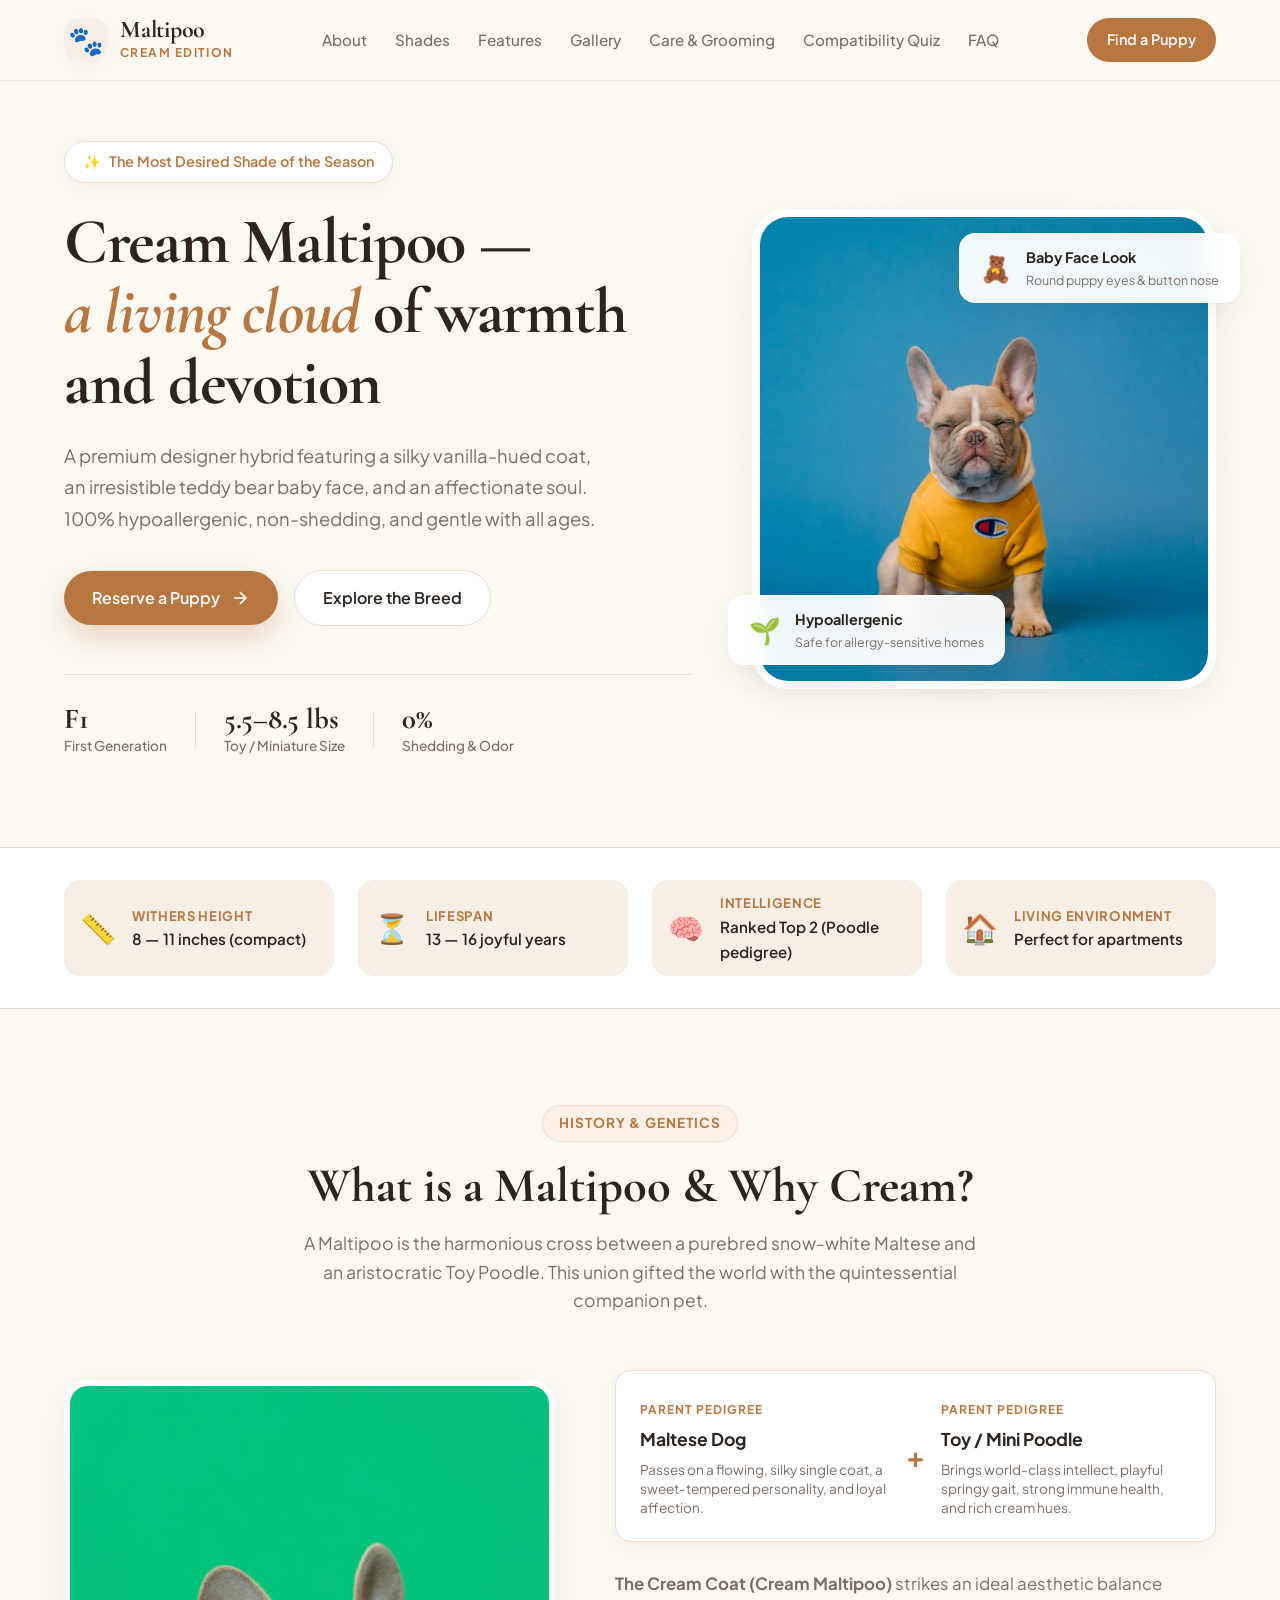
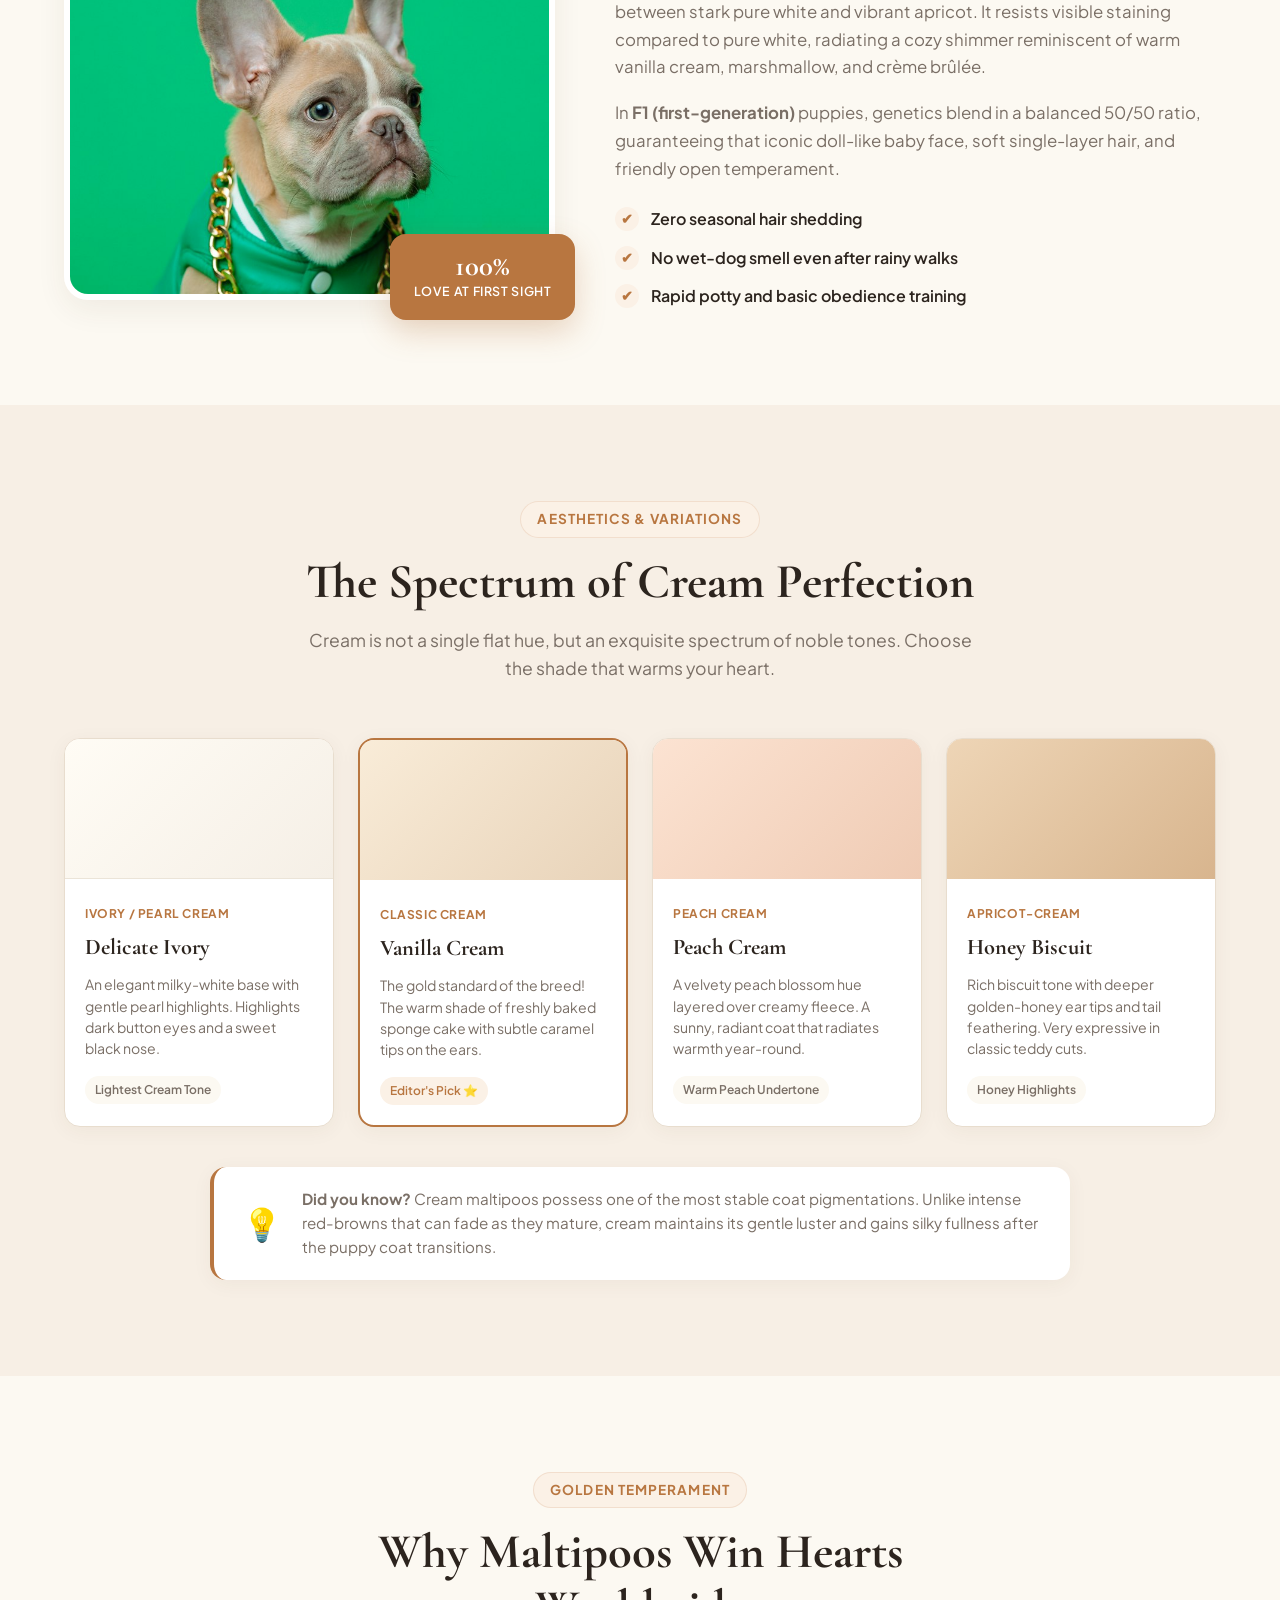
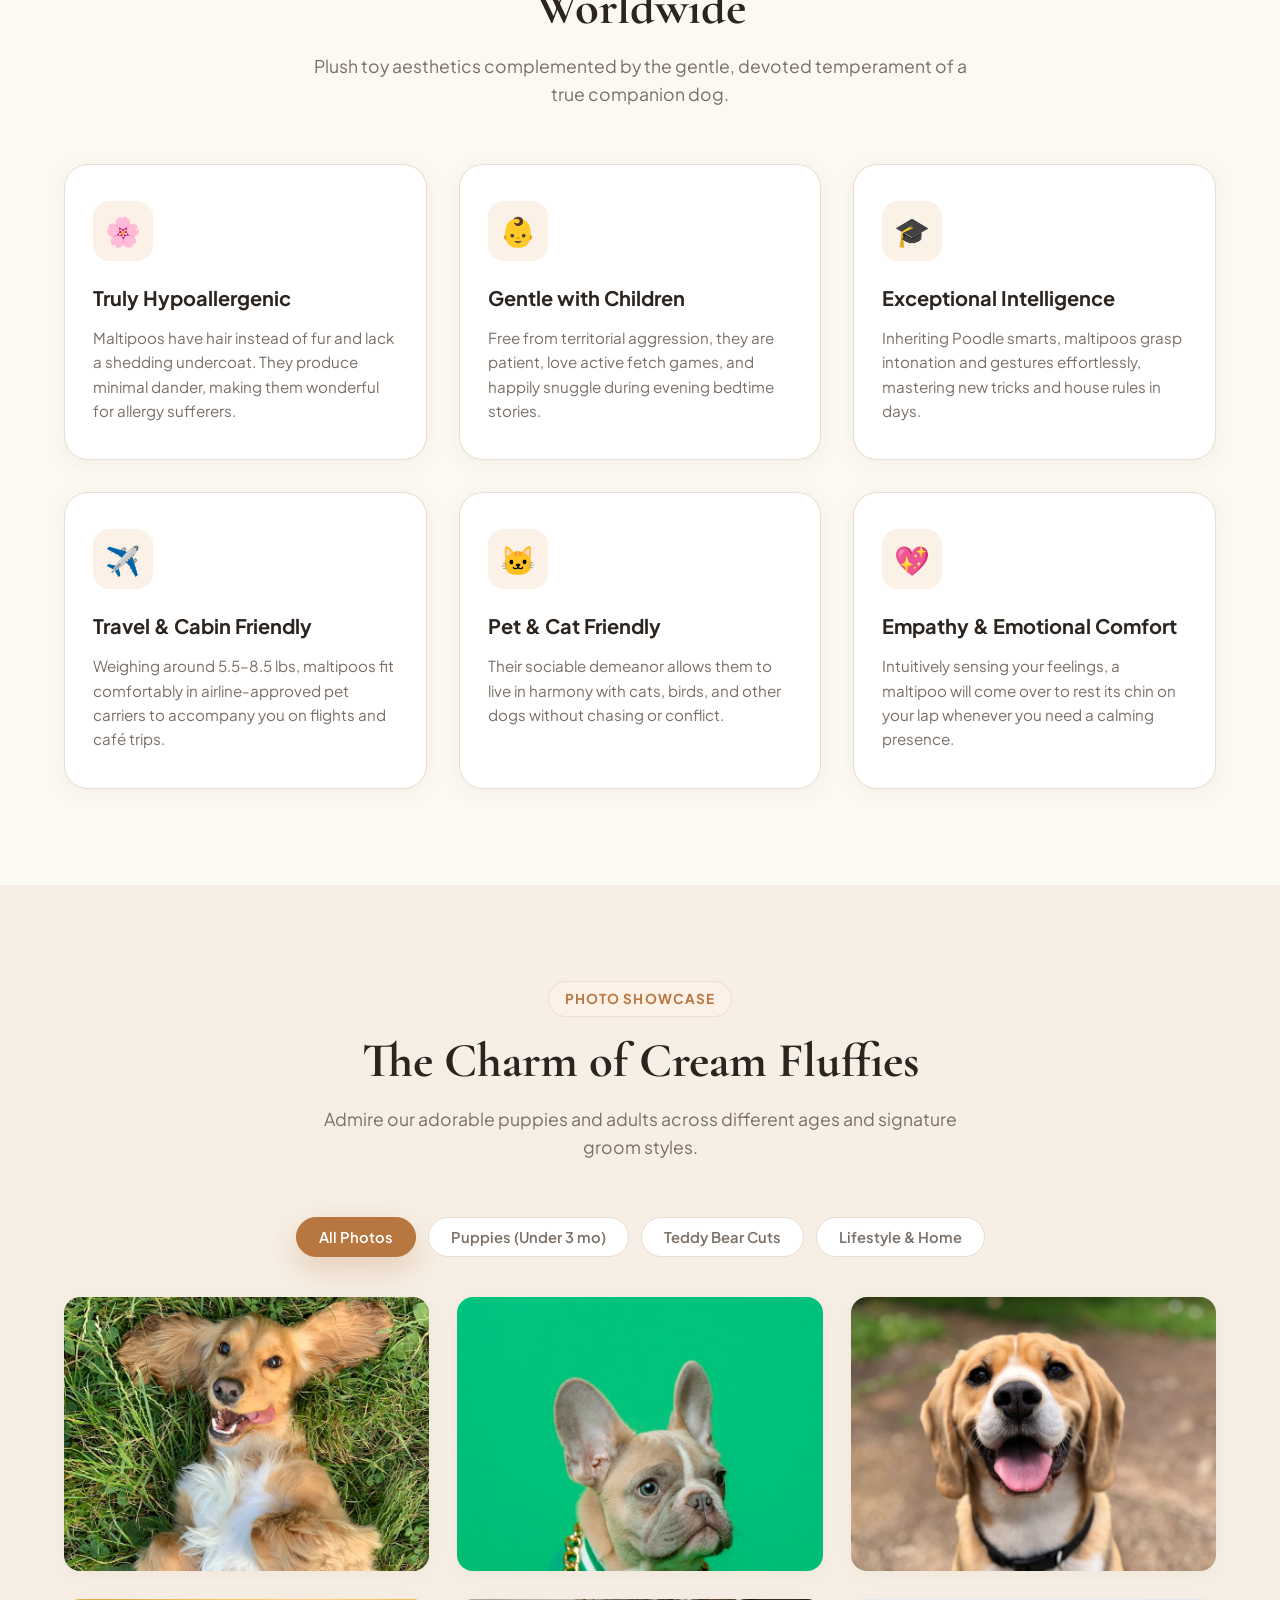
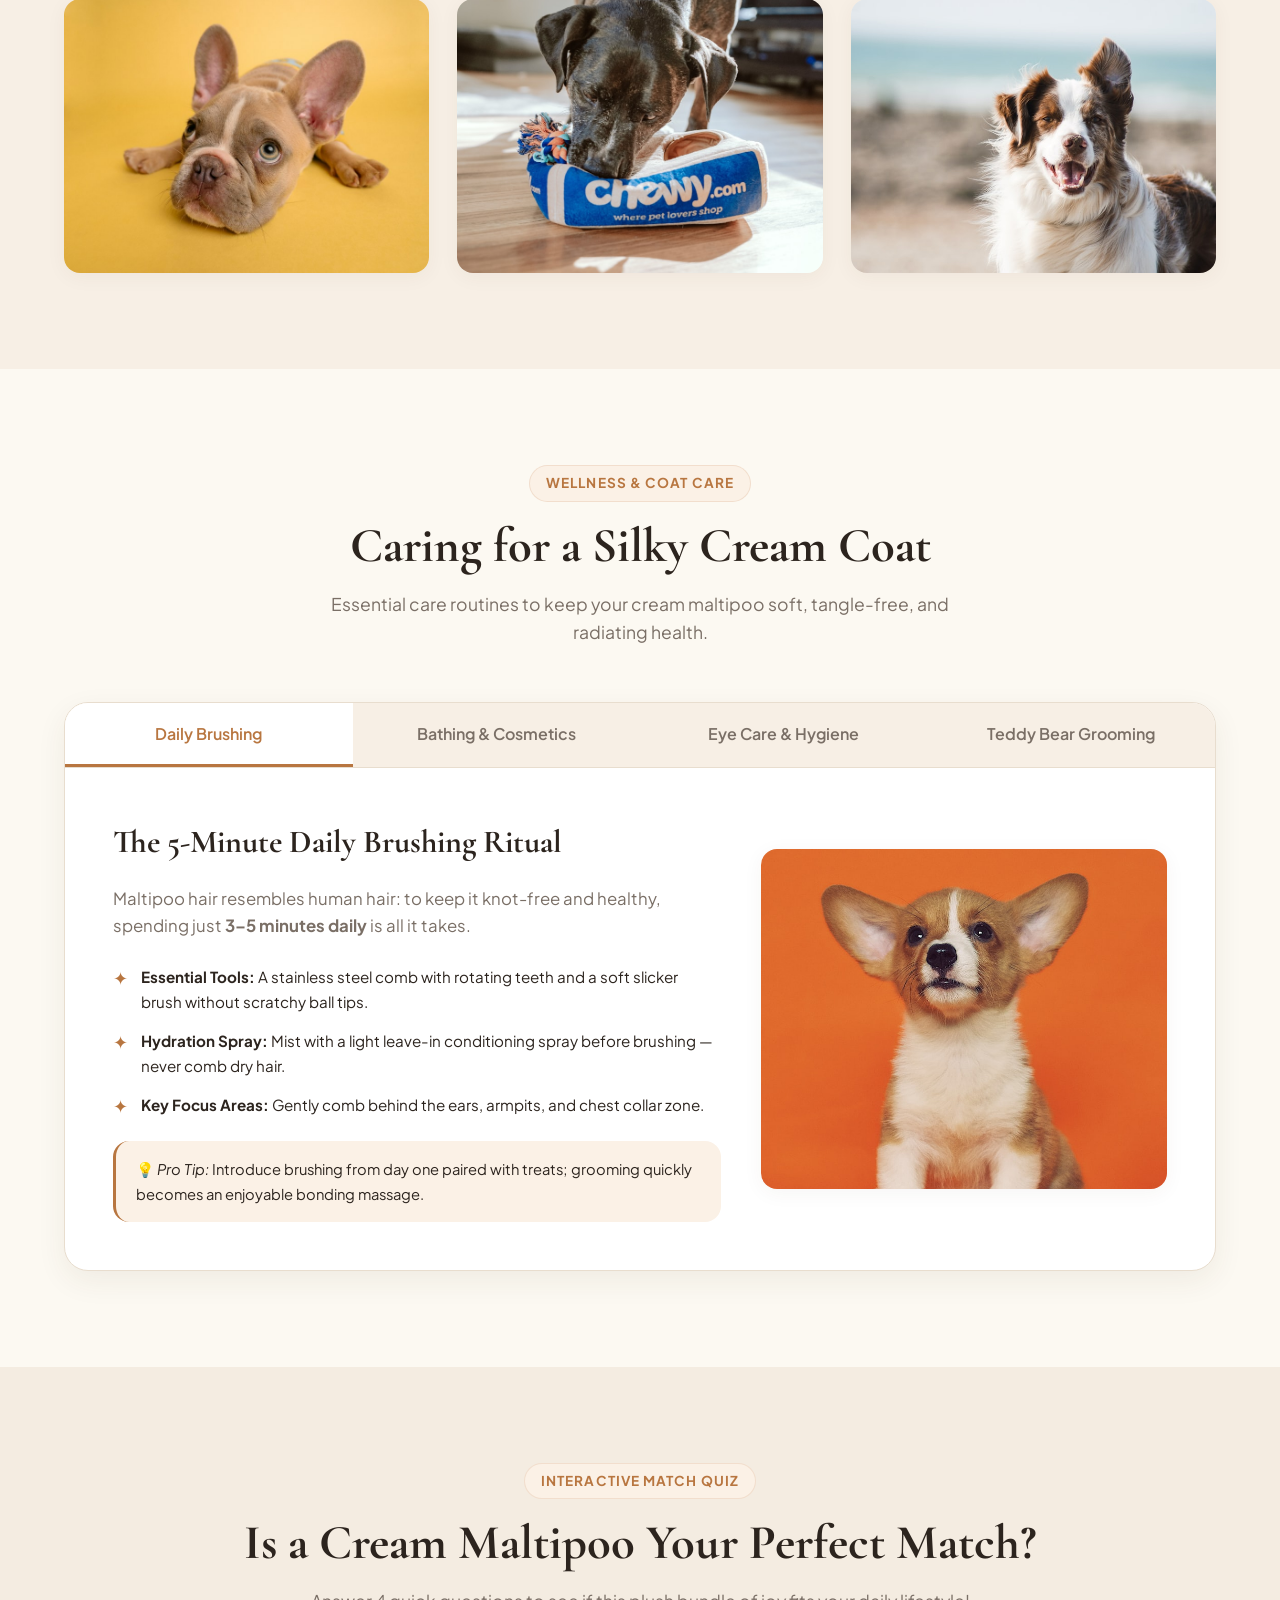
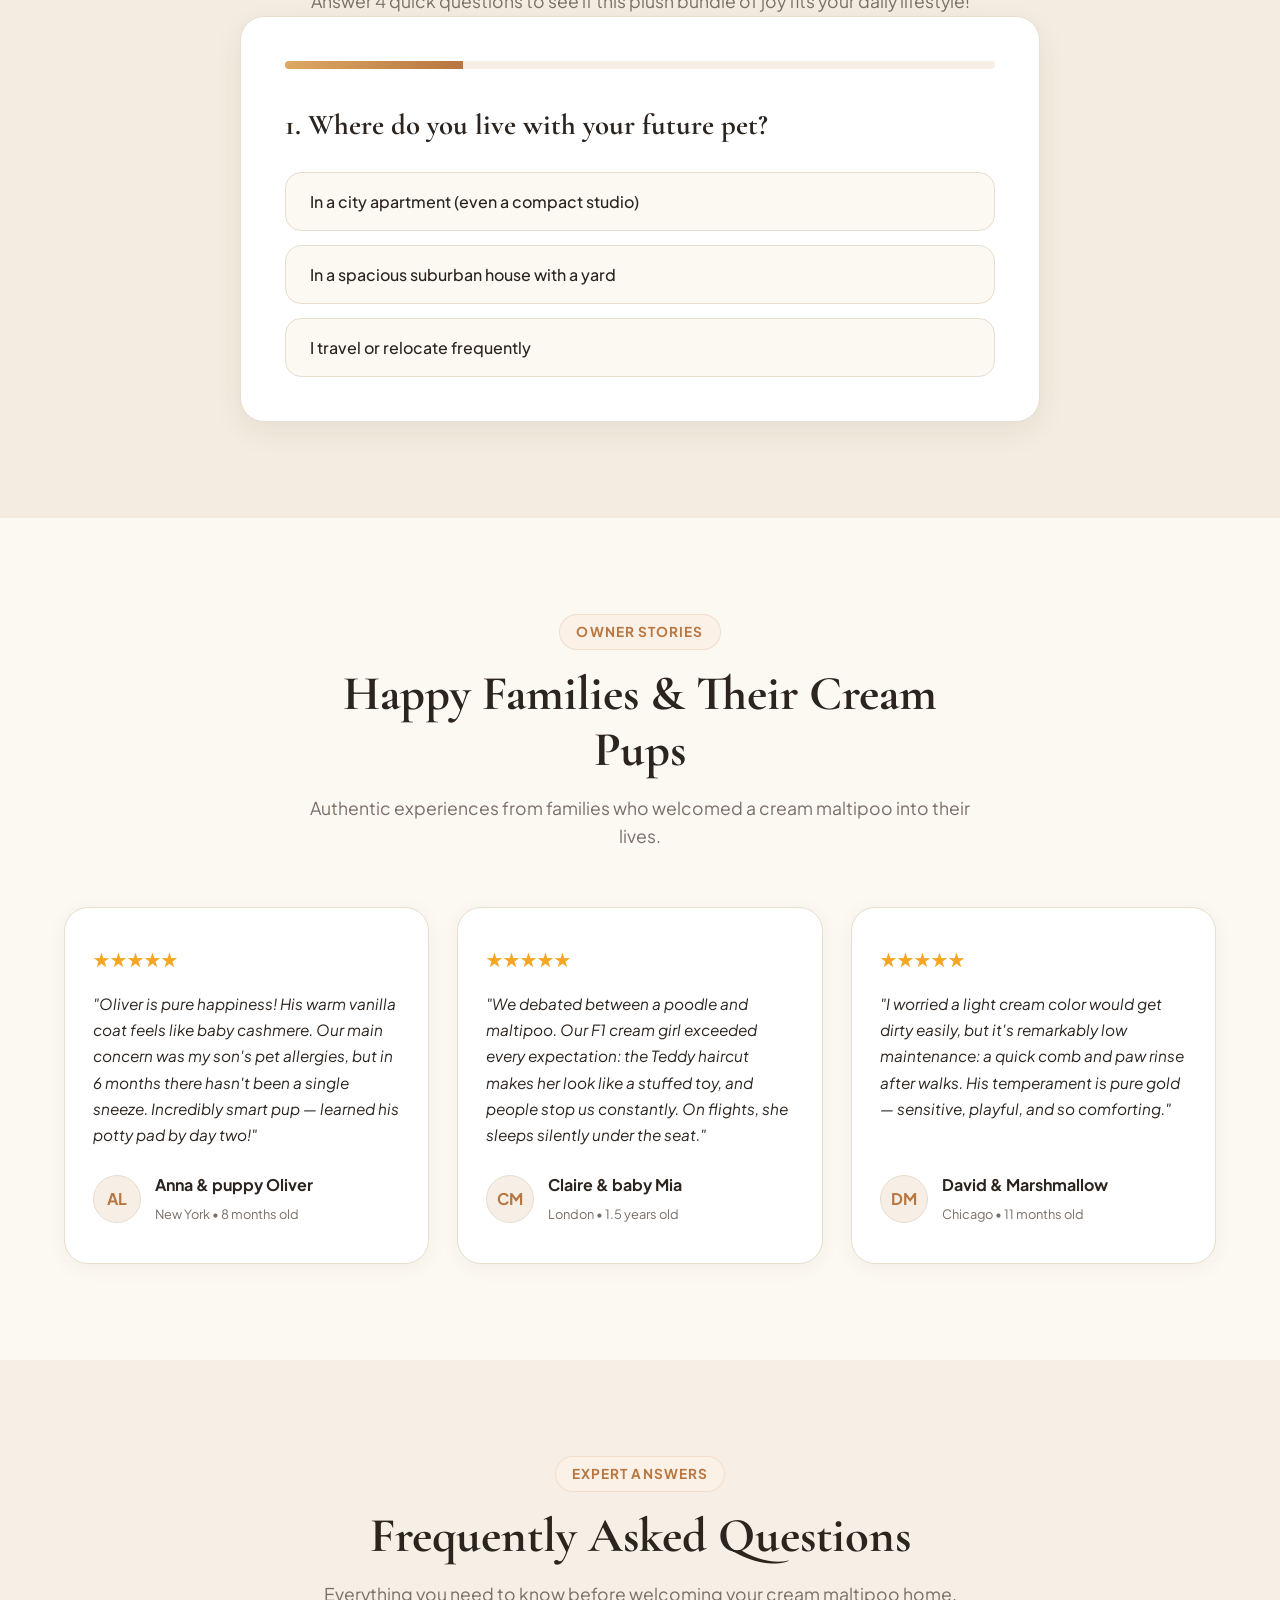
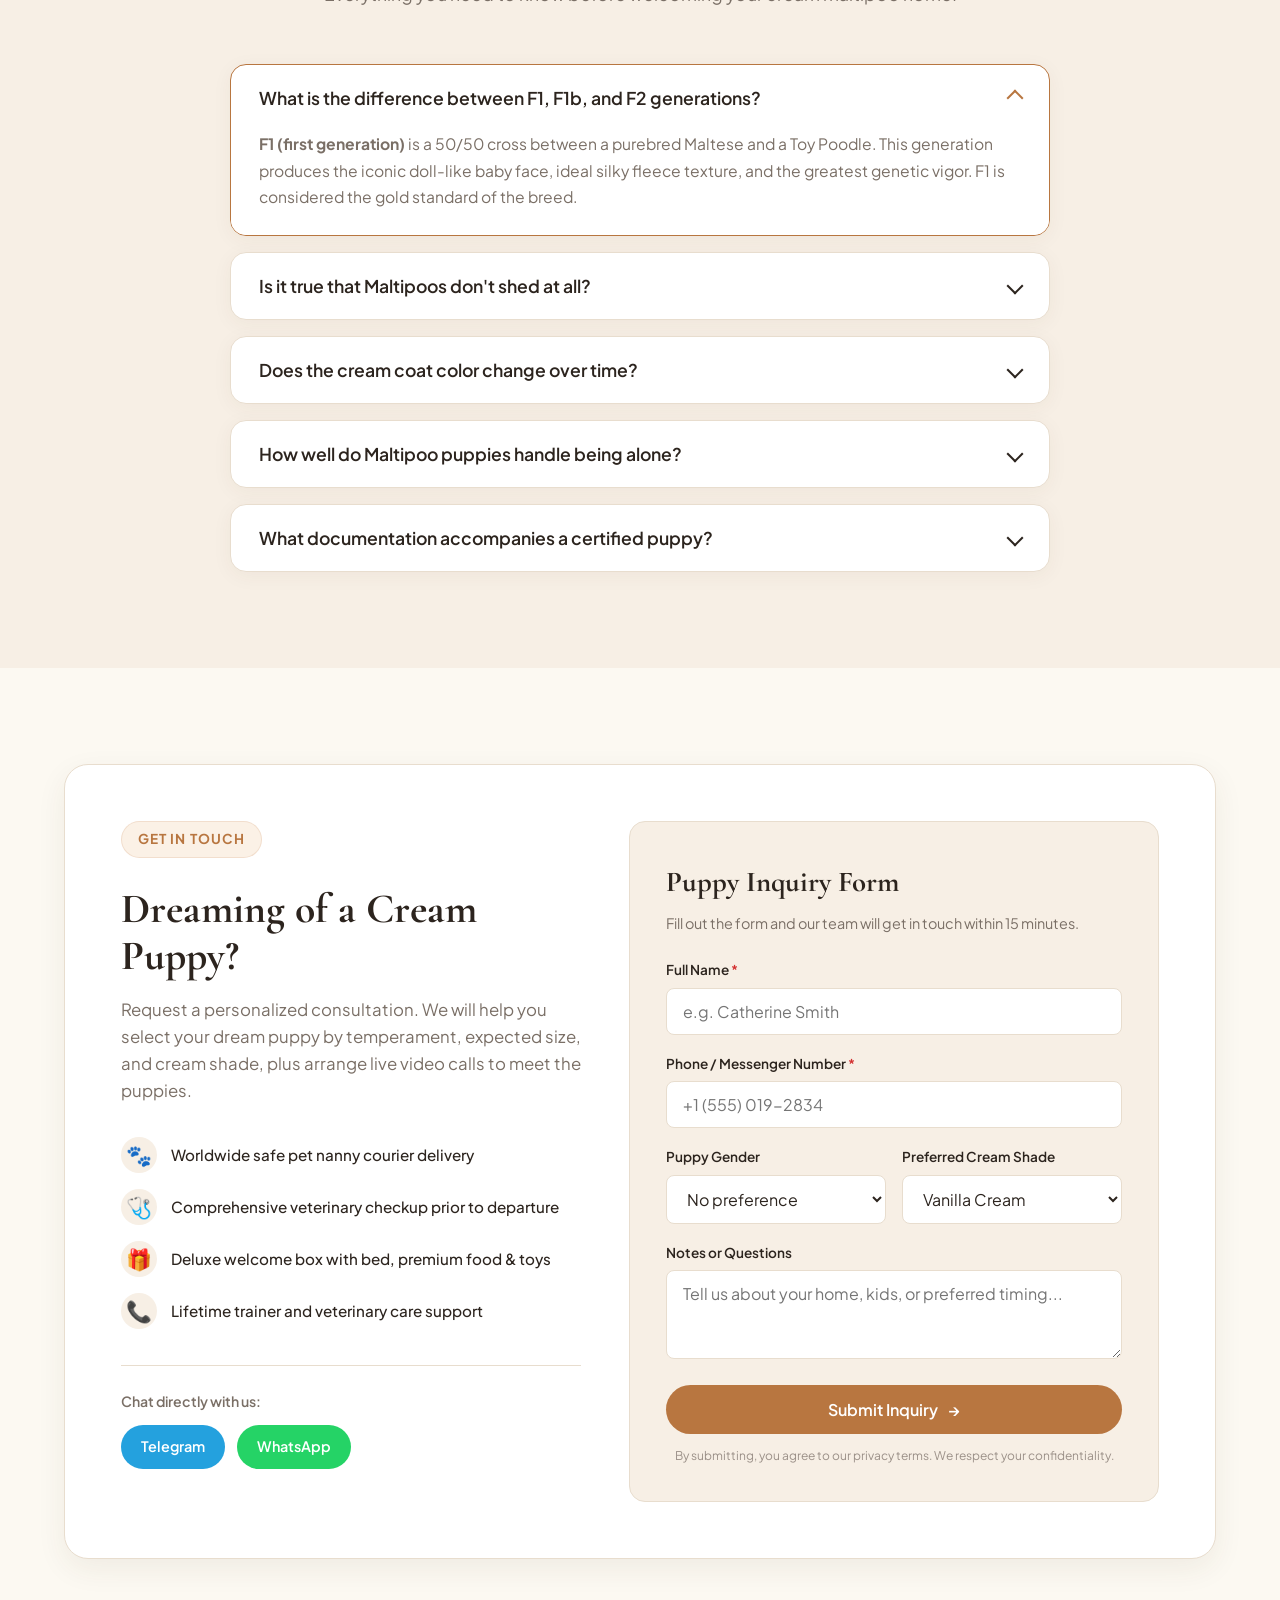
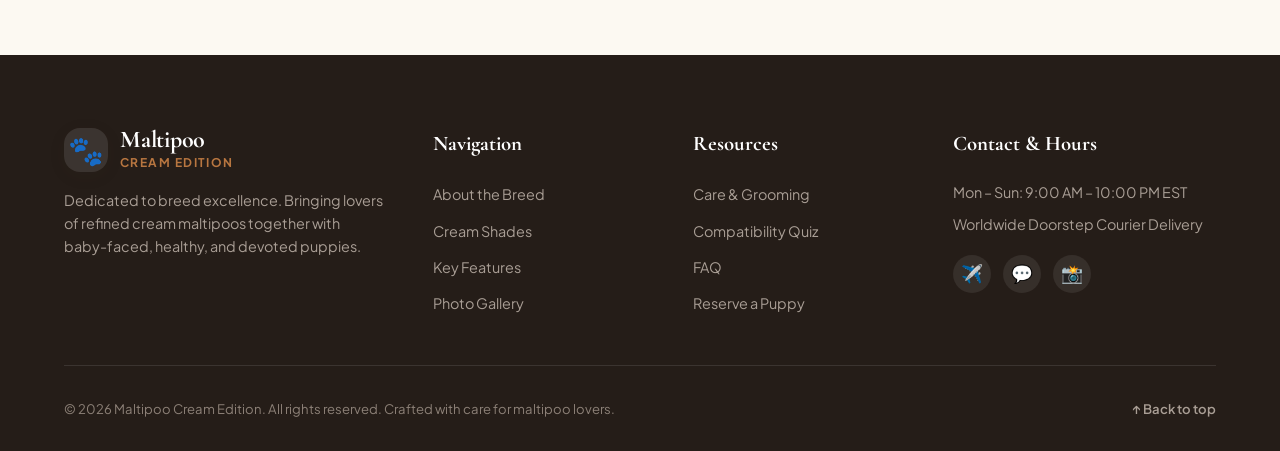
==== commit 1eab05f0: "Translate Cream Maltipoo landing page and scripts to English" ====
--- a/index.html
+++ b/index.html
@@ -1,11 +1,11 @@
 <!DOCTYPE html>
-<html lang="ru">
+<html lang="en">
 <head>
   <meta charset="UTF-8">
   <meta name="viewport" content="width=device-width, initial-scale=1.0">
-  <title>Кремовый Мальтипу — Идеальный плюшевый компаньон | Maltipoo Cream</title>
-  <meta name="description" content="Всё о кремовом мальтипу: особенности редкого окраса, характер, гипоаллергенность, уход за шелковистой шерстью, стрижка Teddy Bear и выбор щенка.">
-  <meta name="keywords" content="мальтипу кремовый, maltipoo cream, щенки мальтипу, уход за мальтипу, гипоаллергенные собаки, стрижка тедди">
+  <title>Cream Maltipoo — The Ultimate Plush Companion | Maltipoo Cream</title>
+  <meta name="description" content="Discover the Cream Maltipoo: rare cream shades, gentle temperament, hypoallergenic non-shedding coat, teddy bear cut styling, and puppy adoption tips.">
+  <meta name="keywords" content="cream maltipoo, maltipoo puppies, maltipoo care, hypoallergenic dogs, teddy bear cut, designer dog breed">
 
   <!-- Google Fonts: Cormorant Garamond & Plus Jakarta Sans -->
   <link rel="preconnect" href="https://fonts.googleapis.com">
@@ -16,10 +16,10 @@
 </head>
 <body>
 
-  <!-- Всплывающее уведомление (Toast) -->
+  <!-- Toast Notification -->
   <div id="toast" class="toast" role="alert" aria-live="polite"></div>
 
-  <!-- Навигационная панель -->
+  <!-- Header & Navigation -->
   <header class="site-header" id="header">
     <div class="container header-container">
       <a href="#hero" class="logo">
@@ -32,19 +32,19 @@
 
       <nav class="main-nav" id="mainNav">
         <ul class="nav-list">
-          <li><a href="#about" class="nav-link">О породе</a></li>
-          <li><a href="#colors" class="nav-link">Окрасы</a></li>
-          <li><a href="#features" class="nav-link">Преимущества</a></li>
-          <li><a href="#gallery" class="nav-link">Галерея</a></li>
-          <li><a href="#care" class="nav-link">Уход и груминг</a></li>
-          <li><a href="#quiz" class="nav-link">Тест</a></li>
+          <li><a href="#about" class="nav-link">About</a></li>
+          <li><a href="#colors" class="nav-link">Shades</a></li>
+          <li><a href="#features" class="nav-link">Features</a></li>
+          <li><a href="#gallery" class="nav-link">Gallery</a></li>
+          <li><a href="#care" class="nav-link">Care & Grooming</a></li>
+          <li><a href="#quiz" class="nav-link">Compatibility Quiz</a></li>
           <li><a href="#faq" class="nav-link">FAQ</a></li>
         </ul>
       </nav>
 
       <div class="header-actions">
-        <a href="#contact" class="btn btn-primary btn-sm">Подобрать щенка</a>
-        <button class="burger-btn" id="burgerBtn" aria-label="Открыть меню" aria-expanded="false">
+        <a href="#contact" class="btn btn-primary btn-sm">Find a Puppy</a>
+        <button class="burger-btn" id="burgerBtn" aria-label="Open menu" aria-expanded="false">
           <span class="burger-line"></span>
           <span class="burger-line"></span>
           <span class="burger-line"></span>
@@ -54,47 +54,47 @@
   </header>
 
   <main>
-    <!-- Главный баннер (Hero Section) -->
+    <!-- Hero Section -->
     <section class="hero-section" id="hero">
       <div class="container hero-container">
         <div class="hero-content">
           <div class="hero-badge">
-            <span class="sparkle">✨</span> Самый желанный окрас сезона
+            <span class="sparkle">✨</span> The Most Desired Shade of the Season
           </div>
           <h1 class="hero-title">
-            Кремовый Мальтипу — <br>
-            <span class="highlight-text">живое облако</span> нежности и преданности
+            Cream Maltipoo — <br>
+            <span class="highlight-text">a living cloud</span> of warmth and devotion
           </h1>
           <p class="hero-description">
-            Дизайнерская порода с шелковистой шерстью оттенка теплой ванили, 
-            кукольной внешностью мишки Teddy и ласковым сердцем. 100% гипоаллергенный 
-            друг для детей и взрослых.
+            A premium designer hybrid featuring a silky vanilla-hued coat, 
+            an irresistible teddy bear baby face, and an affectionate soul. 
+            100% hypoallergenic, non-shedding, and gentle with all ages.
           </p>
 
           <div class="hero-cta-group">
             <a href="#contact" class="btn btn-primary btn-glow">
-              <span>Забронировать щенка</span>
+              <span>Reserve a Puppy</span>
               <svg width="20" height="20" viewBox="0 0 24 24" fill="none" stroke="currentColor" stroke-width="2"><path d="M5 12h14M12 5l7 7-7 7"/></svg>
             </a>
             <a href="#about" class="btn btn-secondary">
-              Узнать о породе
+              Explore the Breed
             </a>
           </div>
 
           <div class="hero-stats">
             <div class="stat-item">
               <span class="stat-value">F1</span>
-              <span class="stat-label">Премиум генерация</span>
+              <span class="stat-label">First Generation</span>
             </div>
             <div class="stat-divider"></div>
             <div class="stat-item">
-              <span class="stat-value">2.5-3.8 кг</span>
-              <span class="stat-label">Миниатюрный вес</span>
+              <span class="stat-value">5.5–8.5 lbs</span>
+              <span class="stat-label">Toy / Miniature Size</span>
             </div>
             <div class="stat-divider"></div>
             <div class="stat-item">
               <span class="stat-value">0%</span>
-              <span class="stat-label">Линьки и запаха</span>
+              <span class="stat-label">Shedding & Odor</span>
             </div>
           </div>
         </div>
@@ -102,84 +102,84 @@
         <div class="hero-visual">
           <div class="hero-image-wrapper">
             <div class="hero-blob-bg"></div>
-            <img src="images/puppy-hero.jpg" alt="Очаровательный кремовый щенок мальтипу" class="hero-img">
+            <img src="images/puppy-hero.jpg" alt="Adorable cream maltipoo puppy" class="hero-img">
             
-            <!-- Интерактивные плавающие бейджи -->
+            <!-- Floating interactive badges -->
             <div class="floating-card float-top-right">
               <span class="float-emoji">🧸</span>
               <div>
-                <strong>Baby Face</strong>
-                <p>Круглые глазки и курносый носик</p>
+                <strong>Baby Face Look</strong>
+                <p>Round puppy eyes & button nose</p>
               </div>
             </div>
 
             <div class="floating-card float-bottom-left">
               <span class="float-emoji">🌱</span>
               <div>
-                <strong>Гипоаллергенен</strong>
-                <p>Безопасен для аллергиков</p>
-              </div>
-            </div>
-          </div>
-        </div>
-      </div>
-    </section>
-
-    <!-- Быстрые параметры породы -->
+                <strong>Hypoallergenic</strong>
+                <p>Safe for allergy-sensitive homes</p>
+              </div>
+            </div>
+          </div>
+        </div>
+      </div>
+    </section>
+
+    <!-- Quick Facts Bar -->
     <section class="quick-facts-bar">
       <div class="container">
         <div class="facts-grid">
           <div class="fact-card">
             <div class="fact-icon">📏</div>
             <div>
-              <div class="fact-title">Рост в холке</div>
-              <div class="fact-detail">20 — 28 см (компакт)</div>
+              <div class="fact-title">Withers Height</div>
+              <div class="fact-detail">8 — 11 inches (compact)</div>
             </div>
           </div>
           <div class="fact-card">
             <div class="fact-icon">⏳</div>
             <div>
-              <div class="fact-title">Продолжительность</div>
-              <div class="fact-detail">13 — 16 счастливых лет</div>
+              <div class="fact-title">Lifespan</div>
+              <div class="fact-detail">13 — 16 joyful years</div>
             </div>
           </div>
           <div class="fact-card">
             <div class="fact-icon">🧠</div>
             <div>
-              <div class="fact-title">Интеллект</div>
-              <div class="fact-detail">Топ-2 среди пород (от пуделя)</div>
+              <div class="fact-title">Intelligence</div>
+              <div class="fact-detail">Ranked Top 2 (Poodle pedigree)</div>
             </div>
           </div>
           <div class="fact-card">
             <div class="fact-icon">🏠</div>
             <div>
-              <div class="fact-title">Проживание</div>
-              <div class="fact-detail">Идеально для квартиры</div>
-            </div>
-          </div>
-        </div>
-      </div>
-    </section>
-
-    <!-- О породе и происхождении -->
+              <div class="fact-title">Living Environment</div>
+              <div class="fact-detail">Perfect for apartments</div>
+            </div>
+          </div>
+        </div>
+      </div>
+    </section>
+
+    <!-- About the Breed Section -->
     <section class="section about-section" id="about">
       <div class="container">
         <div class="section-head text-center">
-          <span class="section-tag">История и генетика</span>
-          <h2 class="section-title">Кто такой мальтипу и почему именно крем?</h2>
+          <span class="section-tag">History & Genetics</span>
+          <h2 class="section-title">What is a Maltipoo & Why Cream?</h2>
           <p class="section-subtitle">
-            Мальтипу — это гибрид чистокровной белоснежной мальтийской болонки и благородного той-пуделя. 
-            Союз этих двух пород дал миру совершенную семейную собаку.
+            A Maltipoo is the harmonious cross between a purebred snow-white Maltese and an aristocratic Toy Poodle. 
+            This union gifted the world with the quintessential companion pet.
           </p>
         </div>
 
         <div class="about-grid">
           <div class="about-image-col">
             <div class="image-stack">
-              <img src="images/puppy-teddy.jpg" alt="Мальтипу кремового окраса со стрижкой тедди" class="stack-main-img">
+              <img src="images/puppy-teddy.jpg" alt="Teddy bear cut cream maltipoo" class="stack-main-img">
               <div class="stack-badge">
                 <span class="badge-num">100%</span>
-                <span class="badge-text">Любовь с первого взгляда</span>
+                <span class="badge-text">Love at First Sight</span>
               </div>
             </div>
           </div>
@@ -187,58 +187,57 @@
           <div class="about-text-col">
             <div class="parents-box">
               <div class="parent-card">
-                <span class="parent-role">Мама / Папа</span>
-                <h4>Мальтийская болонка</h4>
-                <p>Подарила шелковистую, ниспадающую текстуру шерсти, кроткий нрав и бесконечную преданность человеку.</p>
+                <span class="parent-role">Parent Pedigree</span>
+                <h4>Maltese Dog</h4>
+                <p>Passes on a flowing, silky single coat, a sweet-tempered personality, and loyal affection.</p>
               </div>
               <div class="parent-plus">+</div>
               <div class="parent-card">
-                <span class="parent-role">Мама / Папа</span>
-                <h4>Той или Мини-пудель</h4>
-                <p>Привнёс феноменальный интеллект, озорную пружинистую походку, крепкий иммунитет и богатую палитру окраса.</p>
+                <span class="parent-role">Parent Pedigree</span>
+                <h4>Toy / Mini Poodle</h4>
+                <p>Brings world-class intellect, playful springy gait, strong immune health, and rich cream hues.</p>
               </div>
             </div>
 
             <div class="about-paragraphs">
               <p>
-                <strong>Кремовый окрас (Cream Maltipoo)</strong> — это редчайший баланс между кипенно-белым и ярким абрикосовым. 
-                Он не маркий, как снежно-белый, и обладает утонченной теплотой: шерсть играет переливами 
-                топлёного молока, ванильного зефира и мягкой крем-брюле.
+                <strong>The Cream Coat (Cream Maltipoo)</strong> strikes an ideal aesthetic balance between stark pure white and vibrant apricot. 
+                It resists visible staining compared to pure white, radiating a cozy shimmer reminiscent of warm vanilla cream, marshmallow, and crème brûlée.
               </p>
               <p>
-                У щенков поколения <strong>F1 (первая генерация)</strong> генетика распределяется в идеальной пропорции 50/50, 
-                гарантируя выразительную мордочку baby-face и густой шёлковый волос без подшерстка.
+                In <strong>F1 (first-generation)</strong> puppies, genetics blend in a balanced 50/50 ratio, guaranteeing that iconic 
+                doll-like baby face, soft single-layer hair, and friendly open temperament.
               </p>
             </div>
 
             <div class="feature-bullets">
               <div class="bullet-item">
                 <span class="bullet-icon">✔</span>
-                <span>Полное отсутствие сезонной линьки</span>
+                <span>Zero seasonal hair shedding</span>
               </div>
               <div class="bullet-item">
                 <span class="bullet-icon">✔</span>
-                <span>Шерсть не пахнет даже после дождя</span>
+                <span>No wet-dog smell even after rainy walks</span>
               </div>
               <div class="bullet-item">
                 <span class="bullet-icon">✔</span>
-                <span>Сверхбыстрое запоминание команд и пелёнки</span>
-              </div>
-            </div>
-          </div>
-        </div>
-      </div>
-    </section>
-
-    <!-- Палитра кремовых оттенков -->
+                <span>Rapid potty and basic obedience training</span>
+              </div>
+            </div>
+          </div>
+        </div>
+      </div>
+    </section>
+
+    <!-- Shades Palette Section -->
     <section class="section colors-section" id="colors">
       <div class="container">
         <div class="section-head text-center">
-          <span class="section-tag">Эстетика и вариации</span>
-          <h2 class="section-title">Градации кремового совершенства</h2>
+          <span class="section-tag">Aesthetics & Variations</span>
+          <h2 class="section-title">The Spectrum of Cream Perfection</h2>
           <p class="section-subtitle">
-            Кремовый окрас — это не один цвет, а богатейшая гамма благородных оттенков. 
-            Выберите тот, который согреет ваше сердце.
+            Cream is not a single flat hue, but an exquisite spectrum of noble tones. 
+            Choose the shade that warms your heart.
           </p>
         </div>
 
@@ -246,12 +245,12 @@
           <div class="color-card" data-shade="ivory">
             <div class="color-swatch ivory-swatch"></div>
             <div class="color-card-body">
-              <span class="shade-label">Ivory / Слоновая кость</span>
-              <h3 class="color-title">Нежный Айвори</h3>
+              <span class="shade-label">Ivory / Pearl Cream</span>
+              <h3 class="color-title">Delicate Ivory</h3>
               <p class="color-desc">
-                Изысканный молочно-сливочный тон с жемчужным сиянием. Выглядит благородно и свежо, подчёркивая тёмные угольные глазки и носик.
-              </p>
-              <div class="color-tag">Самый светлый крем</div>
+                An elegant milky-white base with gentle pearl highlights. Highlights dark button eyes and a sweet black nose.
+              </p>
+              <div class="color-tag">Lightest Cream Tone</div>
             </div>
           </div>
 
@@ -259,11 +258,11 @@
             <div class="color-swatch vanilla-swatch"></div>
             <div class="color-card-body">
               <span class="shade-label">Classic Cream</span>
-              <h3 class="color-title">Ванильный Крем</h3>
+              <h3 class="color-title">Vanilla Cream</h3>
               <p class="color-desc">
-                Эталонный оттенок мальтипу! Тёплый цвет домашнего бисквита или пенки капучино с легкими карамельными переливами на ушках.
-              </p>
-              <div class="color-tag featured-tag">Выбор редакции ⭐</div>
+                The gold standard of the breed! The warm shade of freshly baked sponge cake with subtle caramel tips on the ears.
+              </p>
+              <div class="color-tag featured-tag">Editor's Pick ⭐</div>
             </div>
           </div>
 
@@ -271,11 +270,11 @@
             <div class="color-swatch peach-swatch"></div>
             <div class="color-card-body">
               <span class="shade-label">Peach Cream</span>
-              <h3 class="color-title">Персиковый Крем</h3>
+              <h3 class="color-title">Peach Cream</h3>
               <p class="color-desc">
-                Бархатистый оттенок спелого персика с кремовой основой. Солнечный, лучезарный окрас, который дарит ощущение уюта в любую погоду.
-              </p>
-              <div class="color-tag">Тёплый подтон</div>
+                A velvety peach blossom hue layered over creamy fleece. A sunny, radiant coat that radiates warmth year-round.
+              </p>
+              <div class="color-tag">Warm Peach Undertone</div>
             </div>
           </div>
 
@@ -283,34 +282,34 @@
             <div class="color-swatch biscuit-swatch"></div>
             <div class="color-card-body">
               <span class="shade-label">Apricot-Cream</span>
-              <h3 class="color-title">Крем с Абрикосом</h3>
+              <h3 class="color-title">Honey Biscuit</h3>
               <p class="color-desc">
-                Глубокий оттенок печенья с более насыщенными медовыми ушками и кончиком хвоста. Очень практичный и выразительный в стрижке Teddy.
-              </p>
-              <div class="color-tag">Медовый акцент</div>
-            </div>
-          </div>
-        </div>
-
-        <!-- Интерактивная плашка о стабильности окраса -->
+                Rich biscuit tone with deeper golden-honey ear tips and tail feathering. Very expressive in classic teddy cuts.
+              </p>
+              <div class="color-tag">Honey Highlights</div>
+            </div>
+          </div>
+        </div>
+
+        <!-- Stable coat note box -->
         <div class="color-note-box">
           <div class="note-icon">💡</div>
           <div class="note-text">
-            <strong>Знаете ли вы?</strong> 
-            Кремовый окрас у мальтипу формируется стабильно: щенки не темнеют с возрастом, а лишь приобретают ещё более однородный и шелковистый благородный перелив после первой взрослой стрижки.
-          </div>
-        </div>
-      </div>
-    </section>
-
-    <!-- Преимущества породы -->
+            <strong>Did you know?</strong> 
+            Cream maltipoos possess one of the most stable coat pigmentations. Unlike intense red-browns that can fade as they mature, cream maintains its gentle luster and gains silky fullness after the puppy coat transitions.
+          </div>
+        </div>
+      </div>
+    </section>
+
+    <!-- Breed Features Section -->
     <section class="section features-section" id="features">
       <div class="container">
         <div class="section-head text-center">
-          <span class="section-tag">Золотой характер</span>
-          <h2 class="section-title">Почему мальтипу покоряет миллионы сердец?</h2>
+          <span class="section-tag">Golden Temperament</span>
+          <h2 class="section-title">Why Maltipoos Win Hearts Worldwide</h2>
           <p class="section-subtitle">
-            Внешность плюшевой игрушки дополняется золотым характером собаки-компаньона.
+            Plush toy aesthetics complemented by the gentle, devoted temperament of a true companion dog.
           </p>
         </div>
 
@@ -319,180 +318,181 @@
             <div class="feature-icon-wrapper">
               <span>🌸</span>
             </div>
-            <h3>Идеальная гипоаллергенность</h3>
-            <p>У мальтипу нет подшерстка, а структура волоса схожа с человеческим волосом. Они не линяют по сезонам и не накапливают аллергены.</p>
+            <h3>Truly Hypoallergenic</h3>
+            <p>Maltipoos have hair instead of fur and lack a shedding undercoat. They produce minimal dander, making them wonderful for allergy sufferers.</p>
           </div>
 
           <div class="feature-card">
             <div class="feature-icon-wrapper">
               <span>👶</span>
             </div>
-            <h3>Лучший друг для детей</h3>
-            <p>Лишены гена агрессии, крайне терпеливы, обожают подвижные игры и с радостью разделят как веселье, так и тихий дневной сон.</p>
+            <h3>Gentle with Children</h3>
+            <p>Free from territorial aggression, they are patient, love active fetch games, and happily snuggle during evening bedtime stories.</p>
           </div>
 
           <div class="feature-card">
             <div class="feature-icon-wrapper">
               <span>🎓</span>
             </div>
-            <h3>Выдающийся ум</h3>
-            <p>Гены пуделя дают невероятную сообразительность: мальтипу понимают интонации с полуслова и учат новые трюки всего за пару дней.</p>
+            <h3>Exceptional Intelligence</h3>
+            <p>Inheriting Poodle smarts, maltipoos grasp intonation and gestures effortlessly, mastering new tricks and house rules in days.</p>
           </div>
 
           <div class="feature-card">
             <div class="feature-icon-wrapper">
               <span>✈️</span>
             </div>
-            <h3>Удобно брать с собой</h3>
-            <p>Благодаря весу до 3.5–4 кг мальтипу разрешено провозить в салоне самолета большинства авиакомпаний, ходить в рестораны и кафе.</p>
+            <h3>Travel & Cabin Friendly</h3>
+            <p>Weighing around 5.5–8.5 lbs, maltipoos fit comfortably in airline-approved pet carriers to accompany you on flights and café trips.</p>
           </div>
 
           <div class="feature-card">
             <div class="feature-icon-wrapper">
               <span>🐱</span>
             </div>
-            <h3>Дружит с другими питомцами</h3>
-            <p>Прекрасно ладит с кошками, птицами и другими собаками. В их природе заложено миролюбие и стремление дружить со всеми вокруг.</p>
+            <h3>Pet & Cat Friendly</h3>
+            <p>Their sociable demeanor allows them to live in harmony with cats, birds, and other dogs without chasing or conflict.</p>
           </div>
 
           <div class="feature-card">
             <div class="feature-icon-wrapper">
               <span>💖</span>
             </div>
-            <h3>Эмпатия и антистресс</h3>
-            <p>Мальтипу чувствуют настроение хозяина: когда вам грустно — придут обниматься и тихо положат мордочку на колени.</p>
-          </div>
-        </div>
-      </div>
-    </section>
-
-    <!-- Фотогалерея с фильтрами -->
+            <h3>Empathy & Emotional Comfort</h3>
+            <p>Intuitively sensing your feelings, a maltipoo will come over to rest its chin on your lap whenever you need a calming presence.</p>
+          </div>
+        </div>
+      </div>
+    </section>
+
+    <!-- Gallery Section -->
     <section class="section gallery-section" id="gallery">
       <div class="container">
         <div class="section-head text-center">
-          <span class="section-tag">Живая фотогалерея</span>
-          <h2 class="section-title">Очарование кремовых пушистиков</h2>
+          <span class="section-tag">Photo Showcase</span>
+          <h2 class="section-title">The Charm of Cream Fluffies</h2>
           <p class="section-subtitle">
-            Полюбуйтесь нашими малышами в разном возрасте и с разными вариантами стильных стрижек.
+            Admire our adorable puppies and adults across different ages and signature groom styles.
           </p>
         </div>
 
-        <!-- Фильтры -->
+        <!-- Filter Controls -->
         <div class="gallery-filters" id="galleryFilters">
-          <button class="filter-btn active" data-filter="all">Все фото</button>
-          <button class="filter-btn" data-filter="puppies">Малыши до 3 мес</button>
-          <button class="filter-btn" data-filter="grooming">Стрижки Тедди</button>
-          <button class="filter-btn" data-filter="lifestyle">В жизни и дома</button>
-        </div>
-
-        <!-- Сетка фото -->
+          <button class="filter-btn active" data-filter="all">All Photos</button>
+          <button class="filter-btn" data-filter="puppies">Puppies (Under 3 mo)</button>
+          <button class="filter-btn" data-filter="grooming">Teddy Bear Cuts</button>
+          <button class="filter-btn" data-filter="lifestyle">Lifestyle & Home</button>
+        </div>
+
+        <!-- Gallery Grid -->
         <div class="gallery-grid" id="galleryGrid">
           <div class="gallery-item" data-category="puppies">
             <div class="gallery-card">
-              <img src="images/puppy-cream.jpg" alt="Кремовый щенок мальтипу" loading="lazy">
+              <img src="images/puppy-cream.jpg" alt="Cream maltipoo puppy" loading="lazy">
               <div class="gallery-overlay">
-                <span class="gallery-tag">Щенок 2.5 мес</span>
-                <h4>Нежный ванильный малыш</h4>
-                <p>Окрас теплый крем, мордочка baby-face</p>
+                <span class="gallery-tag">Puppy (10 weeks)</span>
+                <h4>Sweet Vanilla Baby</h4>
+                <p>Warm cream coat with an iconic baby-face look</p>
               </div>
             </div>
           </div>
 
           <div class="gallery-item" data-category="grooming">
             <div class="gallery-card">
-              <img src="images/puppy-teddy.jpg" alt="Мальтипу с плюшевой стрижкой" loading="lazy">
+              <img src="images/puppy-teddy.jpg" alt="Maltipoo with plush teddy haircut" loading="lazy">
               <div class="gallery-overlay">
-                <span class="gallery-tag">Стрижка Teddy</span>
-                <h4>Классический плюшевый мишка</h4>
-                <p>Круглая мордочка и бархатные ушки</p>
+                <span class="gallery-tag">Teddy Bear Cut</span>
+                <h4>Classic Plush Styling</h4>
+                <p>Rounded muzzle and velvety soft ear trims</p>
               </div>
             </div>
           </div>
 
           <div class="gallery-item" data-category="lifestyle">
             <div class="gallery-card">
-              <img src="images/puppy-2.jpg" alt="Мальтипу на прогулке" loading="lazy">
+              <img src="images/puppy-2.jpg" alt="Maltipoo on an outdoor walk" loading="lazy">
               <div class="gallery-overlay">
-                <span class="gallery-tag">Лайфстайл</span>
-                <h4>Прогулка в парке</h4>
-                <p>Кремовая шерсть великолепно переливается на солнце</p>
+                <span class="gallery-tag">Lifestyle</span>
+                <h4>Sunshine Park Stroll</h4>
+                <p>Cream coat catches golden sunlight beautifully</p>
               </div>
             </div>
           </div>
 
           <div class="gallery-item" data-category="puppies">
             <div class="gallery-card">
-              <img src="images/puppy-3.jpg" alt="Щенок мальтипу сидит" loading="lazy">
+              <img src="images/puppy-3.jpg" alt="Playful cream maltipoo puppy" loading="lazy">
               <div class="gallery-overlay">
-                <span class="gallery-tag">Щенок 3 мес</span>
-                <h4>Персиковый румянец</h4>
-                <p>Игривый взгляд и невероятная шелковистость</p>
+                <span class="gallery-tag">Puppy (3 months)</span>
+                <h4>Peachy Glow</h4>
+                <p>Playful demeanor and cashmere softness</p>
               </div>
             </div>
           </div>
 
           <div class="gallery-item" data-category="grooming">
             <div class="gallery-card">
-              <img src="images/puppy-grooming.jpg" alt="Мальтипу после груминга" loading="lazy">
+              <img src="images/puppy-grooming.jpg" alt="Maltipoo after professional grooming" loading="lazy">
               <div class="gallery-overlay">
-                <span class="gallery-tag">Груминг</span>
-                <h4>Салонный спа-уход</h4>
-                <p>Увлажнение шелка и укладка волосок к волоску</p>
+                <span class="gallery-tag">Grooming</span>
+                <h4>Salon Spa Session</h4>
+                <p>Silky hydration and precision hand-scissor finish</p>
               </div>
             </div>
           </div>
 
           <div class="gallery-item" data-category="lifestyle">
             <div class="gallery-card">
-              <img src="images/puppy-4.jpg" alt="Мальтипу дома на диване" loading="lazy">
+              <img src="images/puppy-4.jpg" alt="Maltipoo resting on comfortable couch" loading="lazy">
               <div class="gallery-overlay">
-                <span class="gallery-tag">Домашний уют</span>
-                <h4>Любимое место на подушке</h4>
-                <p>Мальтипу обожают комфорт и тепло своих хозяев</p>
-              </div>
-            </div>
-          </div>
-        </div>
-      </div>
-    </section>
-
-    <!-- Руководство по уходу и грумингу -->
+                <span class="gallery-tag">Home Comfort</span>
+                <h4>Cozy Pillow Naps</h4>
+                <p>Maltipoos cherish cuddle time with their humans</p>
+              </div>
+            </div>
+          </div>
+        </div>
+      </div>
+    </section>
+
+    <!-- Care & Grooming Guide -->
     <section class="section care-section" id="care">
       <div class="container">
         <div class="section-head text-center">
-          <span class="section-tag">Забота и красота</span>
-          <h2 class="section-title">Как ухаживать за кремовой шерстью</h2>
+          <span class="section-tag">Wellness & Coat Care</span>
+          <h2 class="section-title">Caring for a Silky Cream Coat</h2>
           <p class="section-subtitle">
-            Простые секреты, которые сохранят шерстку вашего мальтипу шелковистой, мягкой и сияющей чистотой.
+            Essential care routines to keep your cream maltipoo soft, tangle-free, and radiating health.
           </p>
         </div>
 
         <div class="care-tabs-container">
           <div class="care-tabs-nav" role="tablist">
-            <button class="care-tab active" data-tab="tab-combing">Расчёсывание</button>
-            <button class="care-tab" data-tab="tab-bathing">Купание и косметика</button>
-            <button class="care-tab" data-tab="tab-eyes">Уход за глазками</button>
-            <button class="care-tab" data-tab="tab-grooming">Стрижка «Teddy»</button>
+            <button class="care-tab active" data-tab="tab-combing">Daily Brushing</button>
+            <button class="care-tab" data-tab="tab-bathing">Bathing & Cosmetics</button>
+            <button class="care-tab" data-tab="tab-eyes">Eye Care & Hygiene</button>
+            <button class="care-tab" data-tab="tab-grooming">Teddy Bear Grooming</button>
           </div>
 
           <div class="care-tab-content active" id="tab-combing">
             <div class="care-card-inner">
               <div class="care-info">
-                <h3>Ежедневный ритуал расчёсывания</h3>
+                <h3>The 5-Minute Daily Brushing Ritual</h3>
                 <p>
-                  Шерсть мальтипу напоминает человеческий шелковистый волос: чтобы не появлялись колтуны, достаточно уделять расчесыванию <strong>3–5 минут в день</strong>.
+                  Maltipoo hair resembles human hair: to keep it knot-free and healthy, 
+                  spending just <strong>3–5 minutes daily</strong> is all it takes.
                 </p>
                 <ul class="care-checklist">
-                  <li><strong>Инструменты:</strong> Металлический гребень с длинными вращающимися зубьями и пуходерка без капель на концах.</li>
-                  <li><strong>Спрей:</strong> Всегда используйте легкий увлажняющий антистатический спрей перед расчесыванием — не чешите сухую шерсть.</li>
-                  <li><strong>Зоны внимания:</strong> Области за ушками, под мышками и вокруг шеи.</li>
+                  <li><strong>Essential Tools:</strong> A stainless steel comb with rotating teeth and a soft slicker brush without scratchy ball tips.</li>
+                  <li><strong>Hydration Spray:</strong> Mist with a light leave-in conditioning spray before brushing — never comb dry hair.</li>
+                  <li><strong>Key Focus Areas:</strong> Gently comb behind the ears, armpits, and chest collar zone.</li>
                 </ul>
                 <div class="care-tip">
-                  💡 <em>Лайфхак:</em> Приучайте щенка к гребню с первых дней в доме с лакомством, тогда груминг станет для него расслабляющим массажем.
+                  💡 <em>Pro Tip:</em> Introduce brushing from day one paired with treats; grooming quickly becomes an enjoyable bonding massage.
                 </div>
               </div>
               <div class="care-image">
-                <img src="images/puppy-care.jpg" alt="Уход за шерстью мальтипу">
+                <img src="images/puppy-care.jpg" alt="Maltipoo coat brushing routine">
               </div>
             </div>
           </div>
@@ -500,19 +500,20 @@
           <div class="care-tab-content" id="tab-bathing">
             <div class="care-card-inner">
               <div class="care-info">
-                <h3>Купание и косметика для кремового окраса</h3>
+                <h3>Bathing & Products for Cream Coats</h3>
                 <p>
-                  Кремовая шерсть не требует агрессивного отбеливания, в отличие от чисто белой. Главная задача — глубокое увлажнение и питание липидного слоя.
+                  Cream coats do not require aggressive bleaching chemicals like pure white coats might. 
+                  The primary focus is moisture, silkiness, and cuticle protection.
                 </p>
                 <ul class="care-checklist">
-                  <li><strong>Частота:</strong> 1 раз в 10–14 дней или по мере необходимости после прогулок.</li>
-                  <li><strong>Шампунь:</strong> Профессиональный шампунь для светлой и кремовой шерсти без сульфатов.</li>
-                  <li><strong>Кондиционер или маска:</strong> Обязательный этап для закрытия кутикулы волоса и предотвращения спутывания.</li>
-                  <li><strong>Сушка:</strong> Тщательно сушите шерсть теплым (не горячим) феном, прочесывая пряди по росту волос.</li>
+                  <li><strong>Frequency:</strong> Bathe every 10–14 days or after outdoor adventures.</li>
+                  <li><strong>Shampoo:</strong> Choose sulfate-free professional shampoos designed for light and cream coats.</li>
+                  <li><strong>Conditioner / Mask:</strong> An essential step to seal the hair shafts and prevent friction tangles.</li>
+                  <li><strong>Drying:</strong> Blow-dry on gentle warm heat, line-combing in the direction of hair growth.</li>
                 </ul>
               </div>
               <div class="care-image">
-                <img src="images/puppy-grooming.jpg" alt="Купание и сушка мальтипу">
+                <img src="images/puppy-grooming.jpg" alt="Bathing and blow drying maltipoo">
               </div>
             </div>
           </div>
@@ -520,18 +521,19 @@
           <div class="care-tab-content" id="tab-eyes">
             <div class="care-card-inner">
               <div class="care-info">
-                <h3>Чистый и ясный взгляд: уход за глазками</h3>
+                <h3>Clear & Bright Eyes: Tear Stain Prevention</h3>
                 <p>
-                  У щенков со светлой шерстью в период смены зубов могут появляться слезные дорожки. Правильный уход сохранит мордочку чистой и опрятной.
+                  During teething or seasonal dust, light-colored pups may experience minor tear buildup. 
+                  Simple daily care preserves an immaculate teddy face.
                 </p>
                 <ul class="care-checklist">
-                  <li><strong>Ежедневная гигиена:</strong> Протирайте глазки ватным диском со специальным лосьоном (с ромашкой или экстрактом василька).</li>
-                  <li><strong>Питьевой режим:</strong> Давайте собаке только фильтрованную или бутилированную воду (высокая минерализация воды может окрашивать шерсть).</li>
-                  <li><strong>Миски:</strong> Используйте миски из керамики или нержавеющей стали, пластик накапливает бактерии.</li>
+                  <li><strong>Daily Wiping:</strong> Gently wipe eye corners using a cotton round with chamomile or saline lotion.</li>
+                  <li><strong>Filtered Drinking Water:</strong> Provide filtered or bottled water (hard mineral water can cause reddish tear oxidation).</li>
+                  <li><strong>Stainless Steel Bowls:</strong> Use ceramic or stainless steel bowls to avoid bacterial buildup common in plastic.</li>
                 </ul>
               </div>
               <div class="care-image">
-                <img src="images/puppy-cream.jpg" alt="Мордочка мальтипу с чистыми глазками">
+                <img src="images/puppy-cream.jpg" alt="Clear eyes on cream maltipoo puppy">
               </div>
             </div>
           </div>
@@ -539,34 +541,35 @@
           <div class="care-tab-content" id="tab-grooming">
             <div class="care-card-inner">
               <div class="care-info">
-                <h3>Стрижка «Teddy Bear» (Мишка Тедди)</h3>
+                <h3>Signature «Teddy Bear» Haircut</h3>
                 <p>
-                  Фирменная стрижка, за которую кремовых мальтипу обожает весь мир. Мордочка подстригается по кругу, лапки оформляются в форме «столбиков», а шерстка на теле сохраняет бархатную плюшевость.
+                  The world-famous cut that turns cream maltipoos into living teddy bears. 
+                  The muzzle is sculpted into a soft sphere, legs into pillowy cylinders, and body hair kept at a plush length.
                 </p>
                 <ul class="care-checklist">
-                  <li><strong>Периодичность:</strong> Посещение грумера каждые 1.5 — 2 месяца.</li>
-                  <li><strong>Первая стрижка:</strong> Гигиенический груминг (лапки, ушки, интимные зоны) проводится в 3.5 месяца, полноценная модельная стрижка — в 5–6 месяцев.</li>
-                  <li><strong>Ушки:</strong> Можно оставить длинными шелковыми или подстричь короткими круглыми помпонами.</li>
+                  <li><strong>Frequency:</strong> Salon appointment every 6 to 8 weeks.</li>
+                  <li><strong>Puppy's First Groom:</strong> Sanitary trim (paws, hygiene, eyes) at 3.5 months; full stylized cut at 5–6 months.</li>
+                  <li><strong>Ear Styling:</strong> Keep ears long and silky, or trim them into cute rounded bob-ears.</li>
                 </ul>
               </div>
               <div class="care-image">
-                <img src="images/puppy-teddy.jpg" alt="Стрижка тедди для кремового мальтипу">
-              </div>
-            </div>
-          </div>
-        </div>
-      </div>
-    </section>
-
-    <!-- Интерактивный тест-квиз: «Подходит ли вам мальтипу?» -->
+                <img src="images/puppy-teddy.jpg" alt="Teddy bear styled maltipoo">
+              </div>
+            </div>
+          </div>
+        </div>
+      </div>
+    </section>
+
+    <!-- Interactive Quiz Section -->
     <section class="section quiz-section" id="quiz">
       <div class="container">
         <div class="quiz-card-wrapper">
           <div class="quiz-header text-center">
-            <span class="section-tag">Интерактивный тест</span>
-            <h2 class="section-title">Подходит ли вам кремовый мальтипу?</h2>
+            <span class="section-tag">Interactive Match Quiz</span>
+            <h2 class="section-title">Is a Cream Maltipoo Your Perfect Match?</h2>
             <p class="section-subtitle">
-              Ответьте на 4 простых вопроса и узнайте, станет ли этот плюшевый хвостик идеальным компаньоном для вашего образа жизни!
+              Answer 4 quick questions to see if this plush bundle of joy fits your daily lifestyle!
             </p>
           </div>
 
@@ -575,71 +578,71 @@
               <div class="quiz-progress-bar" id="quizProgressBar"></div>
             </div>
 
-            <!-- Вопрос 1 -->
+            <!-- Step 1 -->
             <div class="quiz-step active" data-step="1">
-              <h3 class="quiz-question">1. Где вы планируете жить с питомцем?</h3>
+              <h3 class="quiz-question">1. Where do you live with your future pet?</h3>
               <div class="quiz-options">
-                <button class="quiz-opt-btn" data-points="3">В квартире (даже небольшой)</button>
-                <button class="quiz-opt-btn" data-points="3">В просторном загородном доме</button>
-                <button class="quiz-opt-btn" data-points="2">Часто переезжаю или путешествую</button>
-              </div>
-            </div>
-
-            <!-- Вопрос 2 -->
+                <button class="quiz-opt-btn" data-points="3">In a city apartment (even a compact studio)</button>
+                <button class="quiz-opt-btn" data-points="3">In a spacious suburban house with a yard</button>
+                <button class="quiz-opt-btn" data-points="2">I travel or relocate frequently</button>
+              </div>
+            </div>
+
+            <!-- Step 2 -->
             <div class="quiz-step" data-step="2">
-              <h3 class="quiz-question">2. Есть ли у вас или членов семьи склонность к аллергии?</h3>
+              <h3 class="quiz-question">2. Does anyone in your household have pet allergies?</h3>
               <div class="quiz-options">
-                <button class="quiz-opt-btn" data-points="3">Да, поэтому ищем гипоаллергенную собаку</button>
-                <button class="quiz-opt-btn" data-points="3">Нет, но мы ценим чистоту и отсутствие шерсти в доме</button>
-                <button class="quiz-opt-btn" data-points="2">Не уверены, хотим сначала протестировать</button>
-              </div>
-            </div>
-
-            <!-- Вопрос 3 -->
+                <button class="quiz-opt-btn" data-points="3">Yes, which is why we need a certified hypoallergenic dog</button>
+                <button class="quiz-opt-btn" data-points="3">No, but we value a clean home with zero pet hair</button>
+                <button class="quiz-opt-btn" data-points="2">Not sure, we would love to test beforehand</button>
+              </div>
+            </div>
+
+            <!-- Step 3 -->
             <div class="quiz-step" data-step="3">
-              <h3 class="quiz-question">3. Сколько времени вы готовы уделять общению и играм?</h3>
+              <h3 class="quiz-question">3. How much time can you spend interacting daily?</h3>
               <div class="quiz-options">
-                <button class="quiz-opt-btn" data-points="3">Много: работаю удаленно или дома всегда кто-то есть</button>
-                <button class="quiz-opt-btn" data-points="3">Обычный рабочий день, но вечера и выходные посвящаю собаке</button>
-                <button class="quiz-opt-btn" data-points="1">Работаю по 16 часов в сутки вне дома</button>
-              </div>
-            </div>
-
-            <!-- Вопрос 4 -->
+                <button class="quiz-opt-btn" data-points="3">Lots: I work remotely or family is usually home</button>
+                <button class="quiz-opt-btn" data-points="3">Regular work hours, but evenings and weekends are for my dog</button>
+                <button class="quiz-opt-btn" data-points="1">Away from home 16 hours every day</button>
+              </div>
+            </div>
+
+            <!-- Step 4 -->
             <div class="quiz-step" data-step="4">
-              <h3 class="quiz-question">4. Какой характер друга вы ищете?</h3>
+              <h3 class="quiz-question">4. What temperament do you seek in a puppy?</h3>
               <div class="quiz-options">
-                <button class="quiz-opt-btn" data-points="3">Ласковый «хвостик», готовый обниматься 24/7</button>
-                <button class="quiz-opt-btn" data-points="3">Игривый и умный компаньон для детей и прогулок</button>
-                <button class="quiz-opt-btn" data-points="2">Спокойная собака, которая спит на ручках</button>
-              </div>
-            </div>
-
-            <!-- Результат теста -->
+                <button class="quiz-opt-btn" data-points="3">An affectionate cuddle-bug ready to hug 24/7</button>
+                <button class="quiz-opt-btn" data-points="3">A cheerful, smart playmate for family and walks</button>
+                <button class="quiz-opt-btn" data-points="2">A calm lap dog that enjoys gentle companionship</button>
+              </div>
+            </div>
+
+            <!-- Quiz Result -->
             <div class="quiz-result" id="quizResult">
-              <div class="result-badge">🎉 Результат готов!</div>
-              <h3 class="result-title" id="resultTitle">Идеальное совпадение: 98%!</h3>
+              <div class="result-badge">🎉 Result Ready!</div>
+              <h3 class="result-title" id="resultTitle">99% Match: Ideal Companion!</h3>
               <p class="result-desc" id="resultDesc">
-                Кремовый мальтипу — ваш абсолютный match! Ваш ритм жизни, ценности и отношение к питомцам сделают вас и щенка по-настоящему счастливыми.
+                A Cream Maltipoo is your absolute dream match! Your lifestyle and warmth will give this affectionate pup the happiest forever home.
               </p>
               <div class="result-actions">
-                <a href="#contact" class="btn btn-primary">Подобрать щенка под мои пожелания</a>
-                <button class="btn btn-outline" id="restartQuizBtn">Пройти заново</button>
-              </div>
-            </div>
-          </div>
-        </div>
-      </div>
-    </section>
-
-    <!-- Отзывы владельцев -->
+                <a href="#contact" class="btn btn-primary">Find My Matching Puppy</a>
+                <button class="btn btn-outline" id="restartQuizBtn">Retake Quiz</button>
+              </div>
+            </div>
+          </div>
+        </div>
+      </div>
+    </section>
+
+    <!-- Reviews Section -->
     <section class="section reviews-section" id="reviews">
       <div class="container">
         <div class="section-head text-center">
-          <span class="section-tag">Реальные истории</span>
-          <h2 class="section-title">Счастливые владельцы кремовых хвостиков</h2>
+          <span class="section-tag">Owner Stories</span>
+          <h2 class="section-title">Happy Families & Their Cream Pups</h2>
           <p class="section-subtitle">
-            Искренние впечатления семей, в чьих домах уже поселилось кремовое чудо.
+            Authentic experiences from families who welcomed a cream maltipoo into their lives.
           </p>
         </div>
 
@@ -647,13 +650,13 @@
           <div class="review-card">
             <div class="review-stars">★★★★★</div>
             <p class="review-text">
-              «Наш Оливер — это сплошное умиление! Цвет теплой ванили, шерсть нежнейшая, как кашемир. Главный страх был по поводу аллергии у сына, но за полгода ни одного чиха! Собака невероятно умная, на пеленку пошла со 2-го дня.»
+              "Oliver is pure happiness! His warm vanilla coat feels like baby cashmere. Our main concern was my son's pet allergies, but in 6 months there hasn't been a single sneeze. Incredibly smart pup — learned his potty pad by day two!"
             </p>
             <div class="reviewer-profile">
-              <div class="reviewer-avatar">АВ</div>
+              <div class="reviewer-avatar">AL</div>
               <div>
-                <h4 class="reviewer-name">Анна и щенок Оливер</h4>
-                <span class="reviewer-city">г. Москва • 8 месяцев</span>
+                <h4 class="reviewer-name">Anna & puppy Oliver</h4>
+                <span class="reviewer-city">New York • 8 months old</span>
               </div>
             </div>
           </div>
@@ -661,13 +664,13 @@
           <div class="review-card">
             <div class="review-stars">★★★★★</div>
             <p class="review-text">
-              «Долго выбирали между пуделем и мальтипу. Кремовый мальтипу F1 превзошел все ожидания: стрижка Teddy делает из неё плюшевую куклу, на улице все оборачиваются. В поездках на самолете сидит тихонько в переноске под креслом.»
+              "We debated between a poodle and maltipoo. Our F1 cream girl exceeded every expectation: the Teddy haircut makes her look like a stuffed toy, and people stop us constantly. On flights, she sleeps silently under the seat."
             </p>
             <div class="reviewer-profile">
-              <div class="reviewer-avatar">КС</div>
+              <div class="reviewer-avatar">CM</div>
               <div>
-                <h4 class="reviewer-name">Ксения и малышка Мия</h4>
-                <span class="reviewer-city">г. Санкт-Петербург • 1.5 года</span>
+                <h4 class="reviewer-name">Claire & baby Mia</h4>
+                <span class="reviewer-city">London • 1.5 years old</span>
               </div>
             </div>
           </div>
@@ -675,127 +678,127 @@
           <div class="review-card">
             <div class="review-stars">★★★★★</div>
             <p class="review-text">
-              «Беспокоились, что кремовый окрас будет пачкаться. На самом деле всё легко: раз в день пройтись расческой с кондиционером и лапки после прогулки ополоснуть. Характер золотой, ласковая и чуткая до слез.»
+              "I worried a light cream color would get dirty easily, but it's remarkably low maintenance: a quick comb and paw rinse after walks. His temperament is pure gold — sensitive, playful, and so comforting."
             </p>
             <div class="reviewer-profile">
-              <div class="reviewer-avatar">ДМ</div>
+              <div class="reviewer-avatar">DM</div>
               <div>
-                <h4 class="reviewer-name">Дмитрий и пушистик Зефир</h4>
-                <span class="reviewer-city">г. Казань • 11 месяцев</span>
-              </div>
-            </div>
-          </div>
-        </div>
-      </div>
-    </section>
-
-    <!-- Часто задаваемые вопросы (FAQ Accordion) -->
+                <h4 class="reviewer-name">David & Marshmallow</h4>
+                <span class="reviewer-city">Chicago • 11 months old</span>
+              </div>
+            </div>
+          </div>
+        </div>
+      </div>
+    </section>
+
+    <!-- FAQ Accordion Section -->
     <section class="section faq-section" id="faq">
       <div class="container">
         <div class="section-head text-center">
-          <span class="section-tag">Ответы экспертов</span>
-          <h2 class="section-title">Часто задаваемые вопросы</h2>
+          <span class="section-tag">Expert Answers</span>
+          <h2 class="section-title">Frequently Asked Questions</h2>
           <p class="section-subtitle">
-            Всё, о чём важно знать будущему владельцу кремового мальтипу.
+            Everything you need to know before welcoming your cream maltipoo home.
           </p>
         </div>
 
         <div class="accordion-wrapper" id="faqAccordion">
           <div class="accordion-item active">
             <button class="accordion-header" aria-expanded="true">
-              <span>В чем разница между поколениями F1, F1b и F2?</span>
+              <span>What is the difference between F1, F1b, and F2 generations?</span>
               <span class="accordion-chevron"></span>
             </button>
             <div class="accordion-body">
               <p>
-                <strong>F1 (первая генерация)</strong> — это прямые дети мальтийской болонки и той-пуделя (50% на 50%). Именно они обладают эталонной кукольной мордочкой baby-face, идеальной шелковистой шерстью и самым крепким здоровьем. Поколение F1 считается золотым стандартом породы.
+                <strong>F1 (first generation)</strong> is a 50/50 cross between a purebred Maltese and a Toy Poodle. This generation produces the iconic doll-like baby face, ideal silky fleece texture, and the greatest genetic vigor. F1 is considered the gold standard of the breed.
               </p>
             </div>
           </div>
 
           <div class="accordion-item">
             <button class="accordion-header" aria-expanded="false">
-              <span>Правда ли, что мальтипу совсем не линяют?</span>
+              <span>Is it true that Maltipoos don't shed at all?</span>
               <span class="accordion-chevron"></span>
             </button>
             <div class="accordion-body">
               <p>
-                Да! У мальтипу нет сезонной линьки и нет подшерстка. Их волосяной покров растет непрерывно, как человеческие волосы. Волоски не осыпаются на ковры, мебель и одежду. Достаточно периодически расчесывать питомца и делать стрижку раз в 1.5–2 месяца.
+                Yes! Maltipoos possess a single-layer hair coat rather than traditional shedding animal fur. Like human hair, strands grow continuously without seasonal blowouts, meaning no loose hair on your clothes, sofas, or rugs. Regular brushing and trims every 6–8 weeks keep the coat pristine.
               </p>
             </div>
           </div>
 
           <div class="accordion-item">
             <button class="accordion-header" aria-expanded="false">
-              <span>Меняется ли кремовый окрас со временем?</span>
+              <span>Does the cream coat color change over time?</span>
               <span class="accordion-chevron"></span>
             </button>
             <div class="accordion-body">
               <p>
-                Кремовый окрас очень стабилен. В отличие от насыщенного красного (red brown), который к 2–3 годам может светлеть, крем сохраняет свой благородный оттенок. С возрастом шерсть становится гуще и шелковистее, приобретает более глубокий перелив.
+                Cream is one of the most colorfast and stable pigments. While deep red-brown shades may lighten as puppies mature, cream maintains its warm buttery luster and develops richer, silkier highlights with adult grooming.
               </p>
             </div>
           </div>
 
           <div class="accordion-item">
             <button class="accordion-header" aria-expanded="false">
-              <span>Как щенки мальтипу переносят одиночество?</span>
+              <span>How well do Maltipoo puppies handle being alone?</span>
               <span class="accordion-chevron"></span>
             </button>
             <div class="accordion-body">
               <p>
-                Мальтипу — собаки-компаньоны, они очень привязаны к хозяевам. Однако при правильном постепенном приучении они спокойно спят и играют с интерактивными игрушками во время вашего рабочего дня (4–7 часов). Главное — подарить им внимание и любовь по возвращении домой.
+                Maltipoos are companion dogs that adore their families. With gentle, positive crate and independence training, they comfortably rest and engage with puzzle toys during regular 4–6 hour work periods. Quality bonding time and cuddles when you return ensure a calm, confident pet.
               </p>
             </div>
           </div>
 
           <div class="accordion-item">
             <button class="accordion-header" aria-expanded="false">
-              <span>Какие документы передаются вместе со щенком?</span>
+              <span>What documentation accompanies a certified puppy?</span>
               <span class="accordion-chevron"></span>
             </button>
             <div class="accordion-body">
               <p>
-                Породистый щенок переезжает в новую семью с международным ветеринарным паспортом со всеми прививками по возрасту (Nobivac / Eurican), микрочипом с регистрацией в базе данных, метрикой о происхождении, договором купли-продажи и памяткой по уходу.
-              </p>
-            </div>
-          </div>
-        </div>
-      </div>
-    </section>
-
-    <!-- Секция консультации и бронирования -->
+                Each puppy arrives with an International Veterinary Health Passport (complete age-appropriate vaccinations and deworming), an ISO microchip registered in global pet databases, a pedigree certificate, a health guarantee contract, and a comprehensive puppy care guide.
+              </p>
+            </div>
+          </div>
+        </div>
+      </div>
+    </section>
+
+    <!-- Consultation & Reservation Section -->
     <section class="section contact-section" id="contact">
       <div class="container">
         <div class="contact-card-wrapper">
           <div class="contact-text-side">
-            <span class="section-tag">Свяжитесь с нами</span>
-            <h2 class="contact-title">Мечтаете о кремовом пушистике?</h2>
+            <span class="section-tag">Get in Touch</span>
+            <h2 class="contact-title">Dreaming of a Cream Puppy?</h2>
             <p class="contact-subtitle">
-              Оставьте заявку на персональную консультацию. Мы поможем выбрать идеального щенка по характеру, размеру и оттенку шерсти, а также покажем малышей по видеосвязи.
+              Request a personalized consultation. We will help you select your dream puppy by temperament, expected size, and cream shade, plus arrange live video calls to meet the puppies.
             </p>
 
             <div class="contact-perks">
               <div class="perk-item">
                 <span class="perk-icon">🐾</span>
-                <span>Бережная доставка по всей стране и миру</span>
+                <span>Worldwide safe pet nanny courier delivery</span>
               </div>
               <div class="perk-item">
                 <span class="perk-icon">🩺</span>
-                <span>Полное ветеринарное обследование перед передачей</span>
+                <span>Comprehensive veterinary checkup prior to departure</span>
               </div>
               <div class="perk-item">
                 <span class="perk-icon">🎁</span>
-                <span>Стартовый welcome-box с лежанкой, кормом и игрушками</span>
+                <span>Deluxe welcome box with bed, premium food & toys</span>
               </div>
               <div class="perk-item">
                 <span class="perk-icon">📞</span>
-                <span>Пожизненное кураторство кинолога и ветеринара</span>
+                <span>Lifetime trainer and veterinary care support</span>
               </div>
             </div>
 
             <div class="direct-messengers">
-              <span class="messengers-label">Напишите напрямую:</span>
+              <span class="messengers-label">Chat directly with us:</span>
               <div class="messenger-buttons">
                 <a href="https://t.me/" target="_blank" rel="noopener" class="msg-btn tg-btn">
                   <span>Telegram</span>
@@ -809,55 +812,55 @@
 
           <div class="contact-form-side">
             <div class="form-container">
-              <h3 class="form-title">Заявка на подбор щенка</h3>
-              <p class="form-description">Заполните поля, и мы свяжемся с вами в течение 15 минут.</p>
+              <h3 class="form-title">Puppy Inquiry Form</h3>
+              <p class="form-description">Fill out the form and our team will get in touch within 15 minutes.</p>
 
               <form id="bookingForm" novalidate>
                 <div class="form-group">
-                  <label for="userName">Ваше имя <span class="req">*</span></label>
-                  <input type="text" id="userName" name="userName" placeholder="Например, Екатерина" required>
-                  <span class="error-msg" id="nameError">Пожалуйста, введите ваше имя</span>
+                  <label for="userName">Full Name <span class="req">*</span></label>
+                  <input type="text" id="userName" name="userName" placeholder="e.g. Catherine Smith" required>
+                  <span class="error-msg" id="nameError">Please enter your full name</span>
                 </div>
 
                 <div class="form-group">
-                  <label for="userPhone">Номер телефона / Мессенджер <span class="req">*</span></label>
-                  <input type="tel" id="userPhone" name="userPhone" placeholder="+7 (999) 000-00-00" required>
-                  <span class="error-msg" id="phoneError">Укажите корректный номер телефона</span>
+                  <label for="userPhone">Phone / Messenger Number <span class="req">*</span></label>
+                  <input type="tel" id="userPhone" name="userPhone" placeholder="+1 (555) 019-2834" required>
+                  <span class="error-msg" id="phoneError">Please enter a valid contact number</span>
                 </div>
 
                 <div class="form-row">
                   <div class="form-group col-half">
-                    <label for="pupGender">Пол щенка</label>
+                    <label for="pupGender">Puppy Gender</label>
                     <select id="pupGender" name="pupGender">
-                      <option value="any">Не имеет значения</option>
-                      <option value="boy">Мальчик ♂</option>
-                      <option value="girl">Девочка ♀</option>
+                      <option value="any">No preference</option>
+                      <option value="boy">Boy ♂</option>
+                      <option value="girl">Girl ♀</option>
                     </select>
                   </div>
 
                   <div class="form-group col-half">
-                    <label for="pupShade">Желаемый оттенок</label>
+                    <label for="pupShade">Preferred Cream Shade</label>
                     <select id="pupShade" name="pupShade">
-                      <option value="classic">Ванильный крем</option>
-                      <option value="ivory">Светлый айвори</option>
-                      <option value="peach">Персиковый крем</option>
-                      <option value="biscuit">Абрикосовый бисквит</option>
+                      <option value="classic">Vanilla Cream</option>
+                      <option value="ivory">Delicate Ivory</option>
+                      <option value="peach">Peach Cream</option>
+                      <option value="biscuit">Honey Biscuit</option>
                     </select>
                   </div>
                 </div>
 
                 <div class="form-group">
-                  <label for="userComment">Пожелания или вопросы</label>
-                  <textarea id="userComment" name="userComment" rows="3" placeholder="Есть ли в семье дети, планируемые даты переезда щенка..."></textarea>
+                  <label for="userComment">Notes or Questions</label>
+                  <textarea id="userComment" name="userComment" rows="3" placeholder="Tell us about your home, kids, or preferred timing..."></textarea>
                 </div>
 
                 <button type="submit" class="btn btn-primary btn-block btn-submit">
-                  <span>Отправить заявку</span>
+                  <span>Submit Inquiry</span>
                   <span class="btn-arrow">→</span>
                 </button>
 
                 <p class="privacy-note">
-                  Нажимая кнопку, вы соглашаетесь на обработку персональных данных. Конфиденциальность гарантируется.
+                  By submitting, you agree to our privacy terms. We respect your confidentiality.
                 </p>
               </form>
             </div>
@@ -867,7 +870,7 @@
     </section>
   </main>
 
-  <!-- Подвал сайта (Footer) -->
+  <!-- Footer -->
   <footer class="site-footer">
     <div class="container">
       <div class="footer-top">
@@ -880,34 +883,34 @@
             </div>
           </a>
           <p class="footer-motto">
-            С любовью к породе. Мы объединяем ценителей истинного совершенства кремовых мальтипу с кукольной внешностью и преданным сердцем.
+            Dedicated to breed excellence. Bringing lovers of refined cream maltipoos together with baby-faced, healthy, and devoted puppies.
           </p>
         </div>
 
         <div class="footer-links-col">
-          <h4 class="footer-heading">Навигация</h4>
+          <h4 class="footer-heading">Navigation</h4>
           <ul class="footer-nav">
-            <li><a href="#about">О породе</a></li>
-            <li><a href="#colors">Оттенки крема</a></li>
-            <li><a href="#features">Преимущества</a></li>
-            <li><a href="#gallery">Фотогалерея</a></li>
+            <li><a href="#about">About the Breed</a></li>
+            <li><a href="#colors">Cream Shades</a></li>
+            <li><a href="#features">Key Features</a></li>
+            <li><a href="#gallery">Photo Gallery</a></li>
           </ul>
         </div>
 
         <div class="footer-links-col">
-          <h4 class="footer-heading">Полезно знать</h4>
+          <h4 class="footer-heading">Resources</h4>
           <ul class="footer-nav">
-            <li><a href="#care">Уход и груминг</a></li>
-            <li><a href="#quiz">Тест на совместимость</a></li>
-            <li><a href="#faq">Вопросы и ответы</a></li>
-            <li><a href="#contact">Забронировать щенка</a></li>
+            <li><a href="#care">Care & Grooming</a></li>
+            <li><a href="#quiz">Compatibility Quiz</a></li>
+            <li><a href="#faq">FAQ</a></li>
+            <li><a href="#contact">Reserve a Puppy</a></li>
           </ul>
         </div>
 
         <div class="footer-links-col">
-          <h4 class="footer-heading">Связь с клубом</h4>
-          <p class="footer-contact-info">Ежедневно: с 09:00 до 22:00</p>
-          <p class="footer-contact-info">Москва, Санкт-Петербург, доставка по миру</p>
+          <h4 class="footer-heading">Contact & Hours</h4>
+          <p class="footer-contact-info">Mon – Sun: 9:00 AM – 10:00 PM EST</p>
+          <p class="footer-contact-info">Worldwide Doorstep Courier Delivery</p>
           <div class="footer-socials">
             <a href="https://t.me/" class="social-link" title="Telegram">✈️</a>
             <a href="https://wa.me/" class="social-link" title="WhatsApp">💬</a>
@@ -917,22 +920,22 @@
       </div>
 
       <div class="footer-bottom">
-        <p>© 2026 Maltipoo Cream Edition. Все права защищены. Создано для любителей породы.</p>
-        <a href="#hero" class="back-to-top" id="backToTop" title="Наверх">↑ Наверх</a>
+        <p>© 2026 Maltipoo Cream Edition. All rights reserved. Crafted with care for maltipoo lovers.</p>
+        <a href="#hero" class="back-to-top" id="backToTop" title="Back to top">↑ Back to top</a>
       </div>
     </div>
   </footer>
 
-  <!-- Модальное окно благодарности за заявку -->
+  <!-- Success Modal -->
   <div class="modal-backdrop" id="successModal" role="dialog" aria-modal="true">
     <div class="modal-card">
-      <button class="modal-close-btn" id="closeModalBtn" aria-label="Закрыть">&times;</button>
+      <button class="modal-close-btn" id="closeModalBtn" aria-label="Close modal">&times;</button>
       <div class="modal-icon">🐶</div>
-      <h3 class="modal-title">Заявка успешно отправлена!</h3>
+      <h3 class="modal-title">Inquiry Received Successfully!</h3>
       <p class="modal-text">
-        Спасибо за интерес к нашим кремовым малышам! Мы свяжемся с вами в течение 15 минут, вышлем фото и видео свободных щенков и ответим на все вопросы.
+        Thank you for your interest in our cream maltipoo puppies! Our team will contact you within 15 minutes with available puppy photos, videos, and full details.
       </p>
-      <button class="btn btn-primary" id="confirmModalBtn">Отлично, жду!</button>
+      <button class="btn btn-primary" id="confirmModalBtn">Wonderful, thank you!</button>
     </div>
   </div>
 
